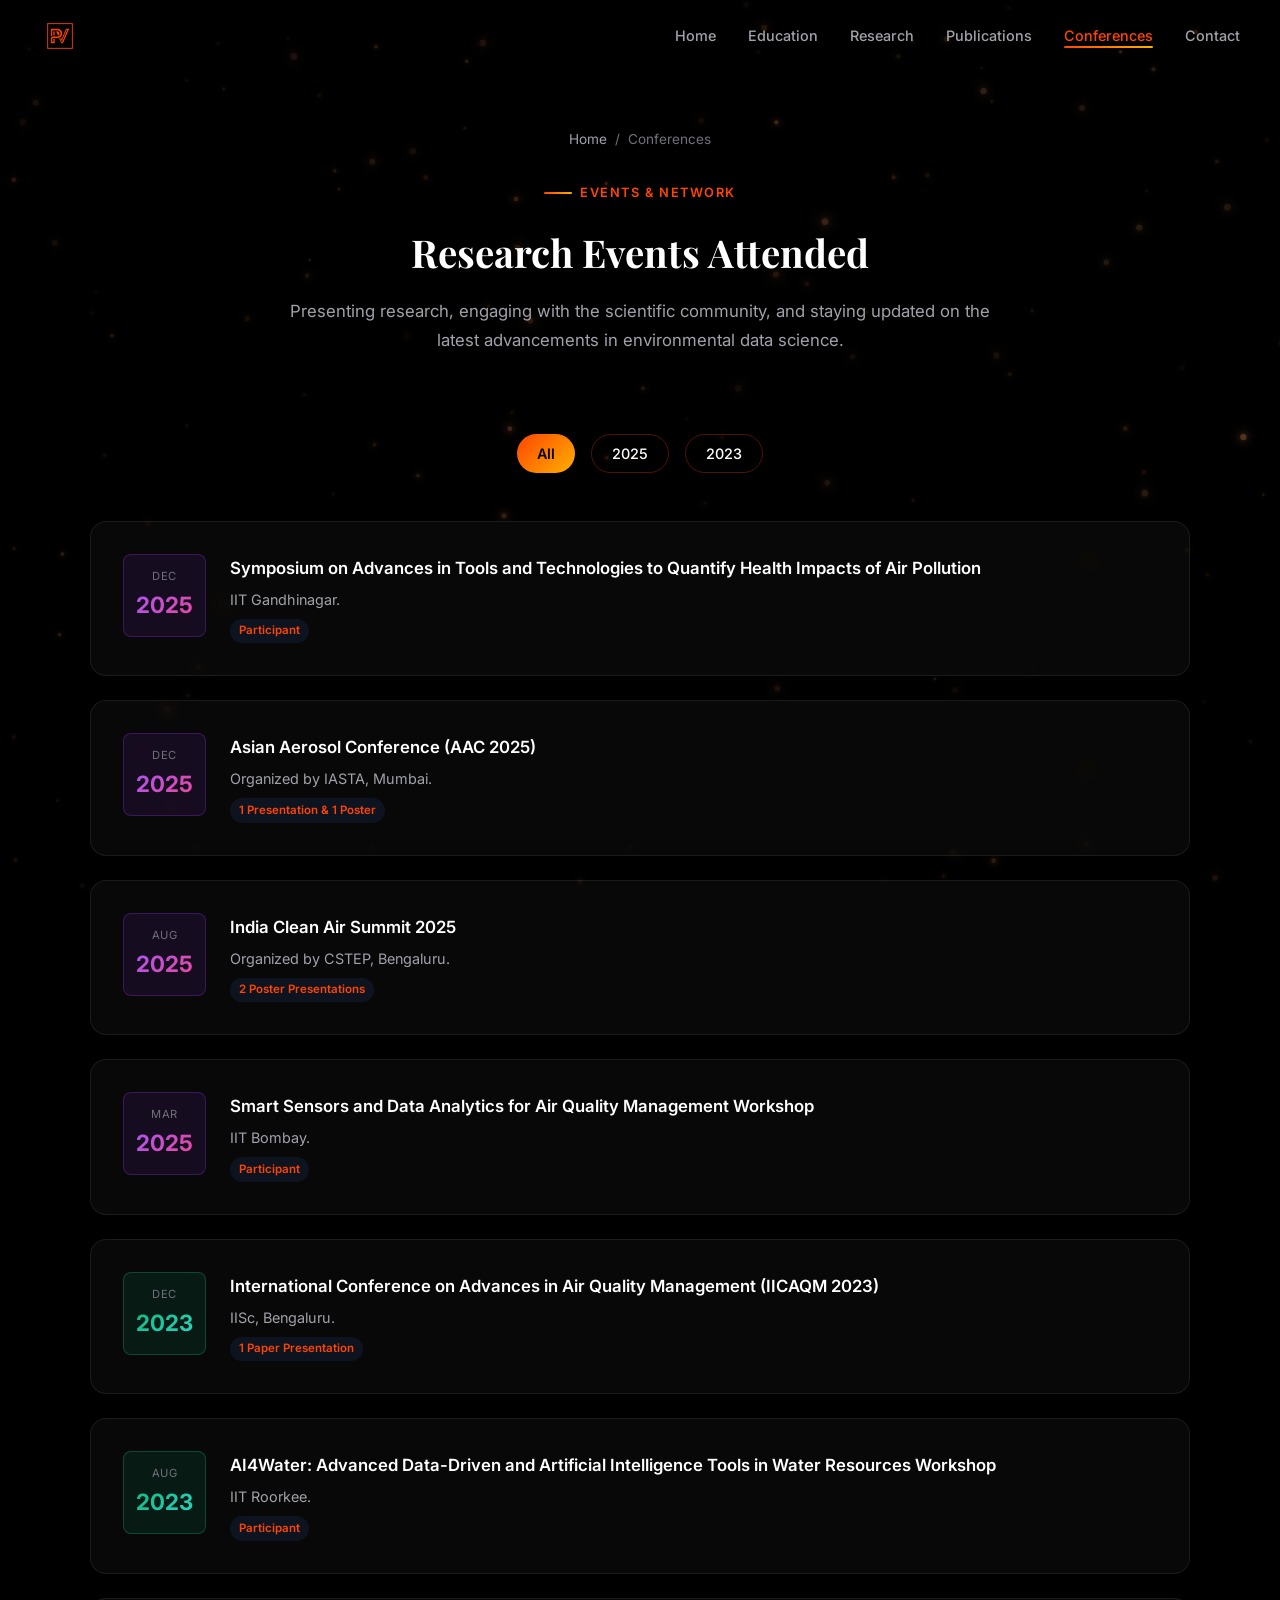
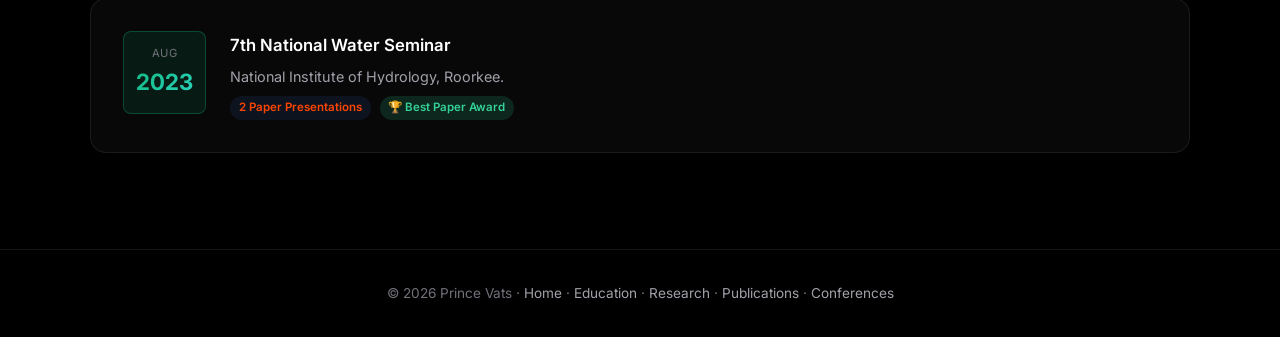
==== pages/conferences.html @ 76ac4cc3 "Add files via upload" ====
<!DOCTYPE html>
<html lang="en">
<head>
  <meta charset="UTF-8" />
  <meta name="viewport" content="width=device-width, initial-scale=1.0" />
  <title>Conferences - Prince Vats</title>
  <link rel="icon" type="image/png" href="../assets/images/PV.png" />
  <link rel="stylesheet" href="../css/style.css?v=3" />
</head>
<body>

<!-- Aerosol particle canvas -->
<canvas id="particleCanvas"></canvas>

<!-- ===== Navigation ===== -->
<nav class="navbar" id="navbar">
  <div class="nav-inner">
    <a href="../index.html" class="nav-logo">
      <img src="../assets/images/PV.png" alt="PV Logo" />
    </a>
    <ul class="nav-links" id="navLinks">
      <li><a href="../index.html">Home</a></li>
      <li><a href="education.html">Education</a></li>
      <li><a href="research.html">Research</a></li>
      <li><a href="publications.html">Publications</a></li>
      <li><a href="conferences.html" class="active">Conferences</a></li>
      <li><a href="../index.html#contact">Contact</a></li>
    </ul>
    <button class="hamburger" id="hamburger" aria-label="Toggle navigation">
      <span></span><span></span><span></span>
    </button>
  </div>
</nav>

<!-- ===== Page Header ===== -->
<div class="page-header">
  <div class="section-container reveal">
    <div class="breadcrumb">
      <a href="../index.html">Home</a> <span class="separator">/</span> <span>Conferences</span>
    </div>
    <span class="section-label">Events & Network</span>
    <h1 class="section-title">Research Events Attended</h1>
    <p class="section-subtitle">Presenting research, engaging with the scientific community, and staying updated on the latest advancements in environmental data science.</p>
  </div>
</div>

<!-- ===== Events Area ===== -->
<section id="conferences" style="padding-top: 2rem;">
  <div class="section-container reveal">
    
    <!-- Year Filters -->
    <div class="filter-controls" id="eventFilters">
      <button class="btn btn-primary filter-btn active" data-filter="all">All</button>
      <button class="btn btn-outline filter-btn" data-filter="2025">2025</button>
      <button class="btn btn-outline filter-btn" data-filter="2023">2023</button>
    </div>

    <div class="event-list" id="eventList">
      
      <!-- Event 1 -->
      <div class="event-item filterable-item" data-year="2025">
        <div class="event-date year-2025">
          <span class="label">Dec</span>
          <span class="year">2025</span>
        </div>
        <div class="event-content">
          <h3>Symposium on Advances in Tools and Technologies to Quantify Health Impacts of Air Pollution</h3>
          <p>IIT Gandhinagar.</p>
          <span class="event-tag">Participant</span>
        </div>
      </div>

      <!-- Event 2 -->
      <div class="event-item filterable-item" data-year="2025">
        <div class="event-date year-2025">
          <span class="label">Dec</span>
          <span class="year">2025</span>
        </div>
        <div class="event-content">
          <h3>Asian Aerosol Conference (AAC 2025)</h3>
          <p>Organized by IASTA, Mumbai.</p>
          <span class="event-tag">1 Presentation &amp; 1 Poster</span>
        </div>
      </div>

      <!-- Event 3 -->
      <div class="event-item filterable-item" data-year="2025">
        <div class="event-date year-2025">
          <span class="label">Aug</span>
          <span class="year">2025</span>
        </div>
        <div class="event-content">
          <h3>India Clean Air Summit 2025</h3>
          <p>Organized by CSTEP, Bengaluru.</p>
          <span class="event-tag">2 Poster Presentations</span>
        </div>
      </div>

      <!-- Event 4 -->
      <div class="event-item filterable-item" data-year="2025">
        <div class="event-date year-2025">
          <span class="label">Mar</span>
          <span class="year">2025</span>
        </div>
        <div class="event-content">
          <h3>Smart Sensors and Data Analytics for Air Quality Management Workshop</h3>
          <p>IIT Bombay.</p>
          <span class="event-tag">Participant</span>
        </div>
      </div>

      <!-- Event 5 -->
      <div class="event-item filterable-item" data-year="2023">
        <div class="event-date year-2023">
          <span class="label">Dec</span>
          <span class="year">2023</span>
        </div>
        <div class="event-content">
          <h3>International Conference on Advances in Air Quality Management (IICAQM 2023)</h3>
          <p>IISc, Bengaluru.</p>
          <span class="event-tag">1 Paper Presentation</span>
        </div>
      </div>

      <!-- Event 6 -->
      <div class="event-item filterable-item" data-year="2023">
        <div class="event-date year-2023">
          <span class="label">Aug</span>
          <span class="year">2023</span>
        </div>
        <div class="event-content">
          <h3>AI4Water: Advanced Data-Driven and Artificial Intelligence Tools in Water Resources Workshop</h3>
          <p>IIT Roorkee.</p>
          <span class="event-tag">Participant</span>
        </div>
      </div>

      <!-- Event 7 -->
      <div class="event-item filterable-item" data-year="2023">
        <div class="event-date year-2023">
          <span class="label">Aug</span>
          <span class="year">2023</span>
        </div>
        <div class="event-content">
          <h3>7th National Water Seminar</h3>
          <p>National Institute of Hydrology, Roorkee.</p>
          <span class="event-tag">2 Paper Presentations</span>
          <span class="event-tag" style="background:rgba(52, 211, 153, 0.15);color:#34d399;margin-left:5px;">🏆 Best Paper Award</span>
        </div>
      </div>

    </div>

  </div>
</section>

<!-- ===== Footer ===== -->
<footer class="footer">
  © 2026 Prince Vats · <a href="../index.html">Home</a> · <a href="education.html">Education</a> · <a href="research.html">Research</a> · <a href="publications.html">Publications</a> · <a href="conferences.html">Conferences</a>
</footer>

<!-- ===== Scripts ===== -->
<script src="../js/particles.js"></script>
<script src="../js/nav.js"></script>
<script>
  // Simple filtering logic
  document.addEventListener('DOMContentLoaded', () => {
    const filterBtns = document.querySelectorAll('#eventFilters .filter-btn');
    const items = document.querySelectorAll('#eventList .filterable-item');

    filterBtns.forEach(btn => {
      btn.addEventListener('click', () => {
        // Update active class
        filterBtns.forEach(b => {
          b.classList.remove('btn-primary', 'active');
          if(!b.classList.contains('btn-outline')) b.classList.add('btn-outline');
        });
        btn.classList.add('btn-primary', 'active');
        btn.classList.remove('btn-outline');

        const filterVal = btn.getAttribute('data-filter');

        // Show/hide items
        items.forEach(item => {
          if (filterVal === 'all' || item.getAttribute('data-year') === filterVal) {
            item.style.display = 'grid'; // .event-item uses grid
            // trigger small reflow for animation if wanted
            item.style.opacity = '1';
          } else {
            item.style.display = 'none';
          }
        });
      });
    });
  });
</script>

</body>
</html>
---- css/style.css ----
/* ===== Google Fonts ===== */
@import url('https://fonts.googleapis.com/css2?family=Inter:wght@300;400;500;600;700;800&family=Playfair+Display:ital,wght@0,500;0,700;1,500&display=swap');

/* ===== Design Tokens ===== */
:root {
  --bg-primary: #000000;
  --bg-secondary: #0a0a0a;
  --bg-card: rgba(15, 15, 15, 0.7);
  --bg-glass: rgba(255, 255, 255, 0.03);
  --text-primary: #ffffff;
  --text-secondary: #a1a1aa;
  --text-muted: #71717a;
  --accent-1: #FF4500;
  --accent-2: #eb4000;
  --accent-3: #d13a00;
  --accent-gradient: linear-gradient(135deg, #FF4500, #ff7b00, #ffb000);
  --accent-glow: rgba(255, 69, 0, 0.15);
  --border-subtle: rgba(255, 255, 255, 0.08);
  --border-accent: rgba(255, 69, 0, 0.3);
  --radius-sm: 8px;
  --radius-md: 16px;
  --radius-lg: 24px;
  --shadow-card: 0 8px 32px rgba(0, 0, 0, 0.5);
  --shadow-glow: 0 0 60px rgba(255, 69, 0, 0.15);
  --transition-fast: 0.2s cubic-bezier(0.4, 0, 0.2, 1);
  --transition-smooth: 0.4s cubic-bezier(0.4, 0, 0.2, 1);
}

/* ===== Reset & Base ===== */
*, *::before, *::after {
  margin: 0;
  padding: 0;
  box-sizing: border-box;
}

html {
  scroll-behavior: smooth;
  font-size: 16px;
}

body {
  font-family: 'Inter', -apple-system, sans-serif;
  background: var(--bg-primary);
  color: var(--text-primary);
  line-height: 1.7;
  overflow-x: hidden;
  min-height: 100vh;
}

a {
  color: var(--accent-1);
  text-decoration: none;
  transition: var(--transition-fast);
}

a:hover {
  color: var(--accent-2);
}

/* ===== Particle Canvas ===== */
#particleCanvas {
  position: fixed;
  inset: 0;
  z-index: 0;
  pointer-events: none;
}

/* ===== Navigation ===== */
.navbar {
  position: fixed;
  top: 0;
  left: 0;
  right: 0;
  z-index: 100;
  padding: 1rem 2rem;
  transition: var(--transition-smooth);
  backdrop-filter: blur(0px);
}

.navbar.scrolled {
  backdrop-filter: blur(20px);
  background: rgba(0, 0, 0, 0.85);
  border-bottom: 1px solid var(--border-subtle);
  padding: 0.75rem 2rem;
}

.nav-inner {
  max-width: 1200px;
  margin: 0 auto;
  display: flex;
  align-items: center;
  justify-content: space-between;
}

.nav-logo {
  display: flex;
  align-items: center;
  text-decoration: none;
}

.nav-logo img {
  height: 40px;
  width: auto;
  object-fit: contain;
  border-radius: 4px; /* Slight rounding for a square image */
  transition: var(--transition-fast);
}

.nav-logo:hover img {
  transform: scale(1.05);
  box-shadow: var(--shadow-glow);
}

.nav-links {
  display: flex;
  gap: 2rem;
  list-style: none;
}

.nav-links a {
  text-decoration: none;
  color: var(--text-secondary);
  font-size: 0.9rem;
  font-weight: 500;
  transition: var(--transition-fast);
  position: relative;
}

.nav-links a::after {
  content: '';
  position: absolute;
  bottom: -4px;
  left: 0;
  width: 0;
  height: 2px;
  background: var(--accent-gradient);
  border-radius: 2px;
  transition: var(--transition-smooth);
}

.nav-links a:hover {
  color: var(--text-primary);
}

.nav-links a:hover::after {
  width: 100%;
}

.nav-links a.active {
  color: var(--accent-1);
}

.nav-links a.active::after {
  width: 100%;
}

.hamburger {
  display: none;
  flex-direction: column;
  gap: 5px;
  cursor: pointer;
  background: none;
  border: none;
  padding: 4px;
}

.hamburger span {
  width: 24px;
  height: 2px;
  background: var(--text-secondary);
  border-radius: 2px;
  transition: var(--transition-fast);
}

/* ===== Sections Common ===== */
section {
  position: relative;
  z-index: 1;
  padding: 6rem 2rem;
}

.section-container {
  max-width: 1100px;
  margin: 0 auto;
}

.section-label {
  display: inline-flex;
  align-items: center;
  gap: 0.5rem;
  font-size: 0.8rem;
  font-weight: 600;
  text-transform: uppercase;
  letter-spacing: 0.12em;
  color: var(--accent-1);
  margin-bottom: 1rem;
}

.section-label::before {
  content: '';
  width: 28px;
  height: 2px;
  background: var(--accent-gradient);
  border-radius: 2px;
}

.section-title {
  font-family: 'Playfair Display', serif;
  font-size: 2.4rem;
  font-weight: 700;
  margin-bottom: 1.5rem;
  color: var(--text-primary);
}

.section-subtitle {
  color: var(--text-secondary);
  font-size: 1.05rem;
  max-width: 700px;
  margin-bottom: 2.5rem;
}

/* ===== Page Header (for interior pages) ===== */
.page-header {
  padding-top: 8rem;
  padding-bottom: 3rem;
  position: relative;
  z-index: 1;
  text-align: center;
}

.page-header .section-label {
  justify-content: center;
}

.page-header .section-title {
  margin-bottom: 0.75rem;
}

.page-header .section-subtitle {
  margin: 0 auto;
}

/* breadcrumb */
.breadcrumb {
  display: flex;
  justify-content: center;
  gap: 0.5rem;
  font-size: 0.85rem;
  color: var(--text-muted);
  margin-bottom: 1.5rem;
}

.breadcrumb a {
  color: var(--text-secondary);
  text-decoration: none;
  transition: var(--transition-fast);
}

.breadcrumb a:hover {
  color: var(--accent-1);
}

.breadcrumb .separator {
  color: var(--text-muted);
}

/* ===== Hero Section ===== */
.hero {
  min-height: 100vh;
  display: flex;
  align-items: center;
  padding-top: 5rem;
}

.hero-grid {
  display: grid;
  grid-template-columns: 1fr 1fr;
  gap: 4rem;
  align-items: center;
}

.hero-text {
  animation: fadeInUp 0.8s ease-out;
}

.hero-badge {
  display: inline-flex;
  align-items: center;
  gap: 0.5rem;
  background: var(--bg-glass);
  border: 1px solid var(--border-accent);
  border-radius: 100px;
  padding: 0.4rem 1rem;
  font-size: 0.8rem;
  color: var(--accent-1);
  margin-bottom: 1.5rem;
  backdrop-filter: blur(10px);
}

.hero-badge .dot {
  width: 6px;
  height: 6px;
  background: #34d399;
  border-radius: 50%;
  animation: pulse 2s ease-in-out infinite;
}

.hero-name {
  font-family: 'Playfair Display', serif;
  font-size: 3.5rem;
  font-weight: 700;
  line-height: 1.15;
  margin-bottom: 0.5rem;
}

.hero-name .gradient {
  background: var(--accent-gradient);
  -webkit-background-clip: text;
  -webkit-text-fill-color: transparent;
  background-clip: text;
}

.hero-title {
  font-size: 1.2rem;
  color: var(--text-secondary);
  margin-bottom: 0.3rem;
  font-weight: 400;
}

.hero-affiliation {
  font-size: 1rem;
  color: var(--text-muted);
  margin-bottom: 2rem;
}

.hero-buttons {
  display: flex;
  gap: 1rem;
  flex-wrap: wrap;
}

/* Social links row */
.hero-socials {
  display: flex;
  gap: 0.75rem;
  margin-top: 1.5rem;
}

.social-link {
  display: inline-flex;
  align-items: center;
  justify-content: center;
  width: 42px;
  height: 42px;
  border-radius: 50%;
  background: var(--bg-glass);
  border: 1px solid var(--border-subtle);
  transition: var(--transition-fast);
  text-decoration: none;
}

.social-link:hover {
  border-color: var(--accent-1);
  background: rgba(59, 130, 246, 0.1);
  transform: translateY(-3px);
  box-shadow: 0 6px 20px rgba(59, 130, 246, 0.2);
}

.social-link svg {
  width: 20px;
  height: 20px;
  fill: var(--text-secondary);
  transition: var(--transition-fast);
}

.social-link:hover svg {
  fill: var(--accent-1);
}

/* ===== Buttons ===== */
.btn {
  display: inline-flex;
  align-items: center;
  gap: 0.5rem;
  padding: 0.75rem 1.5rem;
  border-radius: var(--radius-sm);
  font-size: 0.9rem;
  font-weight: 500;
  text-decoration: none;
  cursor: pointer;
  transition: var(--transition-fast);
  border: none;
  font-family: inherit;
}

.btn-primary {
  background: var(--accent-gradient);
  color: #000;
  font-weight: 600;
}

.btn-primary:hover {
  transform: translateY(-2px);
  box-shadow: 0 8px 30px rgba(59, 130, 246, 0.35);
  color: #000;
}

.btn-outline {
  background: transparent;
  color: var(--text-primary);
  border: 1px solid var(--border-accent);
}

.btn-outline:hover {
  background: var(--bg-glass);
  border-color: var(--accent-1);
  transform: translateY(-2px);
  color: var(--text-primary);
}

.btn-sm {
  padding: 0.5rem 1.1rem;
  font-size: 0.82rem;
}

/* Hero Image */
.hero-image-wrapper {
  display: flex;
  justify-content: center;
  animation: fadeInUp 0.8s ease-out 0.2s both;
}

.hero-image-frame {
  position: relative;
  width: 340px;
  height: 340px;
}

.hero-image-frame::before {
  content: '';
  position: absolute;
  inset: -3px;
  border-radius: 50%;
  background: var(--accent-gradient);
  opacity: 0.6;
  animation: rotate 8s linear infinite;
}

.hero-image-frame::after {
  content: '';
  position: absolute;
  inset: -20px;
  border-radius: 50%;
  border: 1px dashed var(--border-accent);
  animation: rotate 20s linear infinite reverse;
}

.hero-image {
  position: relative;
  width: 100%;
  height: 100%;
  border-radius: 50%;
  object-fit: cover;
  border: 4px solid var(--bg-primary);
  z-index: 1;
}

/* Floating particles around image */
.floating-particle {
  position: absolute;
  width: 8px;
  height: 8px;
  border-radius: 50%;
  z-index: 2;
}

.floating-particle:nth-child(2) {
  top: 10%;
  right: -5%;
  background: var(--accent-1);
  animation: float 3s ease-in-out infinite;
}

.floating-particle:nth-child(3) {
  bottom: 15%;
  left: -8%;
  background: var(--accent-2);
  animation: float 4s ease-in-out infinite 1s;
}

.floating-particle:nth-child(4) {
  top: 50%;
  right: -10%;
  background: var(--accent-3);
  width: 6px;
  height: 6px;
  animation: float 3.5s ease-in-out infinite 0.5s;
}

/* ===== About Section (Homepage) ===== */
.about-content {
  display: grid;
  grid-template-columns: 2fr 1fr;
  gap: 3rem;
}

.about-text p {
  color: var(--text-secondary);
  margin-bottom: 1rem;
  font-size: 1.05rem;
}

.stats-grid {
  display: grid;
  grid-template-columns: 1fr 1fr;
  gap: 1rem;
}

.stat-card {
  background: var(--bg-glass);
  border: 1px solid var(--border-subtle);
  border-radius: var(--radius-md);
  padding: 1.5rem;
  text-align: center;
  transition: var(--transition-fast);
  backdrop-filter: blur(10px);
}

.stat-card:hover {
  border-color: var(--border-accent);
  transform: translateY(-4px);
  box-shadow: var(--shadow-glow);
}

.stat-number {
  font-size: 1.8rem;
  font-weight: 700;
  background: var(--accent-gradient);
  -webkit-background-clip: text;
  -webkit-text-fill-color: transparent;
  background-clip: text;
}

.stat-label {
  font-size: 0.8rem;
  color: var(--text-muted);
  margin-top: 0.25rem;
}

/* ===== Summary Cards (Homepage) ===== */
.summary-grid {
  display: grid;
  grid-template-columns: repeat(auto-fill, minmax(300px, 1fr));
  gap: 1.5rem;
}

.summary-card {
  background: var(--bg-glass);
  border: 1px solid var(--border-subtle);
  border-radius: var(--radius-md);
  padding: 2rem;
  transition: var(--transition-smooth);
  backdrop-filter: blur(10px);
  position: relative;
  overflow: hidden;
  display: flex;
  flex-direction: column;
}

.summary-card::before {
  content: '';
  position: absolute;
  top: 0;
  left: 0;
  right: 0;
  height: 3px;
  background: var(--accent-gradient);
  opacity: 0;
  transition: var(--transition-fast);
}

.summary-card:hover {
  border-color: var(--border-accent);
  transform: translateY(-6px);
  box-shadow: var(--shadow-glow);
}

.summary-card:hover::before {
  opacity: 1;
}

.summary-icon {
  width: 48px;
  height: 48px;
  border-radius: var(--radius-sm);
  background: rgba(59, 130, 246, 0.1);
  display: flex;
  align-items: center;
  justify-content: center;
  font-size: 1.5rem;
  margin-bottom: 1.25rem;
}

.summary-card h3 {
  font-size: 1.15rem;
  font-weight: 600;
  margin-bottom: 0.5rem;
}

.summary-card p {
  color: var(--text-secondary);
  font-size: 0.9rem;
  line-height: 1.6;
  flex: 1;
}

.summary-card .btn {
  margin-top: 1.25rem;
  align-self: flex-start;
}

/* ===== Education Timeline ===== */
.timeline {
  position: relative;
  padding-left: 2rem;
}

.timeline::before {
  content: '';
  position: absolute;
  left: 0;
  top: 0;
  bottom: 0;
  width: 2px;
  background: linear-gradient(to bottom, var(--accent-1), var(--accent-3), transparent);
  border-radius: 2px;
}

.timeline-item {
  position: relative;
  padding-bottom: 2.5rem;
}

.timeline-item:last-child {
  padding-bottom: 0;
}

.timeline-item::before {
  content: '';
  position: absolute;
  left: -2rem;
  top: 6px;
  width: 12px;
  height: 12px;
  border-radius: 50%;
  border: 2px solid var(--accent-1);
  background: var(--bg-primary);
  transform: translateX(-5px);
}

.timeline-item.active::before {
  background: var(--accent-1);
  box-shadow: 0 0 12px var(--accent-1);
}

.timeline-card {
  background: var(--bg-glass);
  border: 1px solid var(--border-subtle);
  border-radius: var(--radius-md);
  padding: 1.5rem 2rem;
  transition: var(--transition-fast);
  backdrop-filter: blur(10px);
}

.timeline-card:hover {
  border-color: var(--border-accent);
  box-shadow: var(--shadow-glow);
}

.timeline-year {
  display: inline-block;
  font-size: 0.75rem;
  font-weight: 600;
  color: var(--accent-1);
  background: rgba(59, 130, 246, 0.1);
  padding: 0.2rem 0.7rem;
  border-radius: 100px;
  margin-bottom: 0.75rem;
}

.timeline-degree {
  font-size: 1.15rem;
  font-weight: 600;
  margin-bottom: 0.25rem;
}

.timeline-school {
  color: var(--text-secondary);
  font-size: 0.95rem;
}

.timeline-details {
  color: var(--text-muted);
  font-size: 0.85rem;
  margin-top: 0.5rem;
  line-height: 1.6;
}

/* ===== Research Cards ===== */
.research-grid {
  display: grid;
  grid-template-columns: repeat(auto-fill, minmax(300px, 1fr));
  gap: 1.5rem;
}

.research-card {
  background: var(--bg-glass);
  border: 1px solid var(--border-subtle);
  border-radius: var(--radius-md);
  padding: 2rem;
  transition: var(--transition-smooth);
  backdrop-filter: blur(10px);
  position: relative;
  overflow: hidden;
}

.research-card::before {
  content: '';
  position: absolute;
  top: 0;
  left: 0;
  right: 0;
  height: 3px;
  background: var(--accent-gradient);
  opacity: 0;
  transition: var(--transition-fast);
}

.research-card:hover {
  border-color: var(--border-accent);
  transform: translateY(-6px);
  box-shadow: var(--shadow-glow);
}

.research-card:hover::before {
  opacity: 1;
}

.research-icon {
  width: 48px;
  height: 48px;
  border-radius: var(--radius-sm);
  background: rgba(59, 130, 246, 0.1);
  display: flex;
  align-items: center;
  justify-content: center;
  font-size: 1.5rem;
  margin-bottom: 1.25rem;
}

.research-card h3 {
  font-size: 1.05rem;
  font-weight: 600;
  margin-bottom: 0.5rem;
}

.research-card p {
  color: var(--text-secondary);
  font-size: 0.9rem;
  line-height: 1.6;
}

/* ===== Publications List ===== */
.publication-list {
  display: flex;
  flex-direction: column;
  gap: 1.5rem;
}

.publication-item {
  background: var(--bg-glass);
  border: 1px solid var(--border-subtle);
  border-radius: var(--radius-md);
  padding: 2rem;
  transition: var(--transition-smooth);
  backdrop-filter: blur(10px);
  position: relative;
  overflow: hidden;
  display: flex;
  flex-direction: column;
}

.publication-content-wrapper {
  display: grid;
  grid-template-columns: 140px 1fr;
  gap: 1.5rem;
  align-items: start;
}

.publication-thumbnail-link {
  display: block;
  width: 100%;
  flex-shrink: 0;
  border-radius: var(--radius-sm);
  overflow: hidden;
  border: 1px solid var(--border-subtle);
  transition: var(--transition-fast);
  background: var(--bg-secondary);
}

.publication-thumbnail-link:hover {
  border-color: var(--accent-1);
  box-shadow: var(--shadow-glow);
  transform: translateY(-3px);
}

.publication-thumbnail {
  width: 100%;
  height: auto;
  aspect-ratio: 3/4;
  object-fit: cover;
  display: block;
  opacity: 0.9;
  transition: opacity 0.3s ease;
}

.publication-thumbnail:hover {
  opacity: 1;
}

@media (max-width: 640px) {
  .publication-content-wrapper {
    grid-template-columns: 1fr;
  }
  .publication-thumbnail-link {
    width: 120px;
    margin-bottom: 1rem;
  }
}

.publication-item::before {
  content: '';
  position: absolute;
  top: 0;
  left: 0;
  bottom: 0;
  width: 3px;
  background: var(--accent-gradient);
  opacity: 0;
  transition: var(--transition-fast);
}

.publication-item:hover {
  border-color: var(--border-accent);
  box-shadow: var(--shadow-glow);
}

.publication-item:hover::before {
  opacity: 1;
}

.publication-number {
  display: inline-flex;
  align-items: center;
  justify-content: center;
  width: 28px;
  height: 28px;
  border-radius: 50%;
  background: rgba(59, 130, 246, 0.15);
  color: var(--accent-1);
  font-size: 0.8rem;
  font-weight: 700;
  margin-bottom: 0.75rem;
}

.publication-title {
  font-size: 1.05rem;
  font-weight: 600;
  margin-bottom: 0.5rem;
  line-height: 1.5;
  color: var(--text-primary);
}

.publication-authors {
  color: var(--text-secondary);
  font-size: 0.9rem;
  margin-bottom: 0.35rem;
}

.publication-authors strong {
  color: var(--accent-2);
}

.publication-venue {
  color: var(--text-muted);
  font-size: 0.85rem;
  font-style: italic;
}

.publication-year {
  display: inline-block;
  font-size: 0.75rem;
  font-weight: 600;
  color: var(--accent-1);
  background: rgba(59, 130, 246, 0.1);
  padding: 0.15rem 0.6rem;
  border-radius: 100px;
  margin-top: 0.75rem;
}

.scholar-cta {
  margin-top: 3rem;
  text-align: center;
}

/* ===== Conference / Events ===== */
.event-list {
  display: flex;
  flex-direction: column;
  gap: 1.5rem;
}

.event-item {
  background: var(--bg-glass);
  border: 1px solid var(--border-subtle);
  border-radius: var(--radius-md);
  padding: 2rem;
  transition: var(--transition-smooth);
  backdrop-filter: blur(10px);
  display: grid;
  grid-template-columns: auto 1fr;
  gap: 1.5rem;
  align-items: start;
}

.event-item:hover {
  border-color: var(--border-accent);
  box-shadow: var(--shadow-glow);
}

.event-date {
  display: flex;
  flex-direction: column;
  align-items: center;
  justify-content: center;
  min-width: 70px;
  padding: 0.75rem;
  border-radius: var(--radius-sm);
  background: rgba(59, 130, 246, 0.1);
  border: 1px solid var(--border-accent);
}

.event-date .year {
  font-size: 1.4rem;
  font-weight: 700;
  background: var(--accent-gradient);
  -webkit-background-clip: text;
  -webkit-text-fill-color: transparent;
  background-clip: text;
}

.event-date .label {
  font-size: 0.7rem;
  color: var(--text-muted);
  text-transform: uppercase;
  letter-spacing: 0.05em;
}

.event-content h3 {
  font-size: 1.05rem;
  font-weight: 600;
  margin-bottom: 0.35rem;
}

.event-content p {
  color: var(--text-secondary);
  font-size: 0.9rem;
  line-height: 1.6;
}

/* Custom Year Event Colors */
.event-date.year-2025 {
  background: rgba(147, 51, 234, 0.1);
  border-color: rgba(147, 51, 234, 0.3);
}
.event-date.year-2025 .year {
  background: linear-gradient(135deg, #a855f7 0%, #ec4899 100%);
  -webkit-background-clip: text;
  -webkit-text-fill-color: transparent;
  background-clip: text;
}
.event-date.year-2023 {
  background: rgba(16, 185, 129, 0.1);
  border-color: rgba(16, 185, 129, 0.3);
}
.event-date.year-2023 .year {
  background: linear-gradient(135deg, #10b981 0%, #2dd4bf 100%);
  -webkit-background-clip: text;
  -webkit-text-fill-color: transparent;
  background-clip: text;
}

/* ===== Filter Controls ===== */
.filter-controls {
  display: flex;
  justify-content: center;
  gap: 1rem;
  margin-bottom: 3rem;
  flex-wrap: wrap;
}

.filter-btn {
  padding: 0.6rem 1.25rem;
  font-size: 0.9rem;
  border-radius: 100px;
}

.event-tag {
  display: inline-block;
  font-size: 0.72rem;
  font-weight: 600;
  color: var(--accent-1);
  background: rgba(59, 130, 246, 0.1);
  padding: 0.15rem 0.55rem;
  border-radius: 100px;
  margin-top: 0.5rem;
}

/* ===== Skills / Tools ===== */
.skills-container {
  display: flex;
  flex-wrap: wrap;
  gap: 0.75rem;
}

.skill-tag {
  display: inline-flex;
  align-items: center;
  gap: 0.4rem;
  padding: 0.5rem 1rem;
  background: var(--bg-glass);
  border: 1px solid var(--border-subtle);
  border-radius: 100px;
  font-size: 0.85rem;
  color: var(--text-secondary);
  transition: var(--transition-fast);
  backdrop-filter: blur(10px);
}

.skill-tag:hover {
  border-color: var(--border-accent);
  color: var(--accent-1);
  transform: translateY(-2px);
}

/* ===== Contact Section ===== */
.contact-grid {
  display: grid;
  grid-template-columns: 1fr 1fr;
  gap: 2rem;
}

.contact-info {
  display: flex;
  flex-direction: column;
  gap: 1.5rem;
}

.contact-item {
  display: flex;
  align-items: center;
  gap: 1rem;
  color: var(--text-secondary);
}

.contact-icon {
  width: 44px;
  height: 44px;
  border-radius: var(--radius-sm);
  background: rgba(59, 130, 246, 0.1);
  display: flex;
  align-items: center;
  justify-content: center;
  font-size: 1.2rem;
  flex-shrink: 0;
}

.contact-item a {
  color: var(--text-secondary);
  text-decoration: none;
  transition: var(--transition-fast);
}

.contact-item a:hover {
  color: var(--accent-1);
}

.contact-form {
  display: flex;
  flex-direction: column;
  gap: 1rem;
}

.form-group input,
.form-group textarea {
  width: 100%;
  padding: 0.85rem 1rem;
  background: var(--bg-glass);
  border: 1px solid var(--border-subtle);
  border-radius: var(--radius-sm);
  color: var(--text-primary);
  font-family: 'Inter', sans-serif;
  font-size: 0.9rem;
  transition: var(--transition-fast);
  outline: none;
}

.form-group input:focus,
.form-group textarea:focus {
  border-color: var(--accent-1);
  box-shadow: 0 0 0 3px rgba(255, 69, 0, 0.12);
}

.form-group textarea {
  min-height: 120px;
  resize: vertical;
}

.form-group input::placeholder,
.form-group textarea::placeholder {
  color: var(--text-muted);
}

/* ===== Footer ===== */
.footer {
  position: relative;
  z-index: 1;
  text-align: center;
  padding: 2rem;
  border-top: 1px solid var(--border-subtle);
  color: var(--text-muted);
  font-size: 0.85rem;
}

.footer a {
  color: var(--text-secondary);
  text-decoration: none;
  transition: var(--transition-fast);
}

.footer a:hover {
  color: var(--accent-1);
}

/* ===== Animations ===== */
@keyframes fadeInUp {
  from {
    opacity: 0;
    transform: translateY(30px);
  }
  to {
    opacity: 1;
    transform: translateY(0);
  }
}

@keyframes float {
  0%, 100% { transform: translateY(0); }
  50% { transform: translateY(-12px); }
}

@keyframes pulse {
  0%, 100% { opacity: 1; transform: scale(1); }
  50% { opacity: 0.5; transform: scale(1.5); }
}

@keyframes rotate {
  from { transform: rotate(0deg); }
  to { transform: rotate(360deg); }
}

/* Scroll reveal */
.reveal {
  opacity: 0;
  transform: translateY(30px);
  transition: opacity 0.6s ease-out, transform 0.6s ease-out;
}

.reveal.visible {
  opacity: 1;
  transform: translateY(0);
}

/* ===== Responsive ===== */
@media (max-width: 900px) {
  .hero-grid {
    grid-template-columns: 1fr;
    text-align: center;
    gap: 3rem;
  }

  .hero-image-wrapper {
    order: -1;
  }

  .hero-image-frame {
    width: 260px;
    height: 260px;
  }

  .hero-buttons {
    justify-content: center;
  }

  .hero-socials {
    justify-content: center;
  }

  .hero-name {
    font-size: 2.6rem;
  }

  .about-content {
    grid-template-columns: 1fr;
  }

  .contact-grid {
    grid-template-columns: 1fr;
  }

  .section-title {
    font-size: 2rem;
  }

  .nav-links {
    display: none;
    position: absolute;
    top: 100%;
    left: 0;
    right: 0;
    flex-direction: column;
    background: rgba(0, 0, 0, 0.95);
    backdrop-filter: blur(20px);
    padding: 1rem 2rem;
    gap: 1rem;
    border-bottom: 1px solid var(--border-subtle);
  }

  .nav-links.active {
    display: flex;
  }

  .hamburger {
    display: flex;
  }

  .event-item {
    grid-template-columns: 1fr;
  }
}

@media (max-width: 600px) {
  section {
    padding: 4rem 1.25rem;
  }

  .hero-name {
    font-size: 2rem;
  }

  .research-grid,
  .summary-grid {
    grid-template-columns: 1fr;
  }

  .stats-grid {
    grid-template-columns: 1fr 1fr;
  }

  .page-header {
    padding-top: 6rem;
  }
}
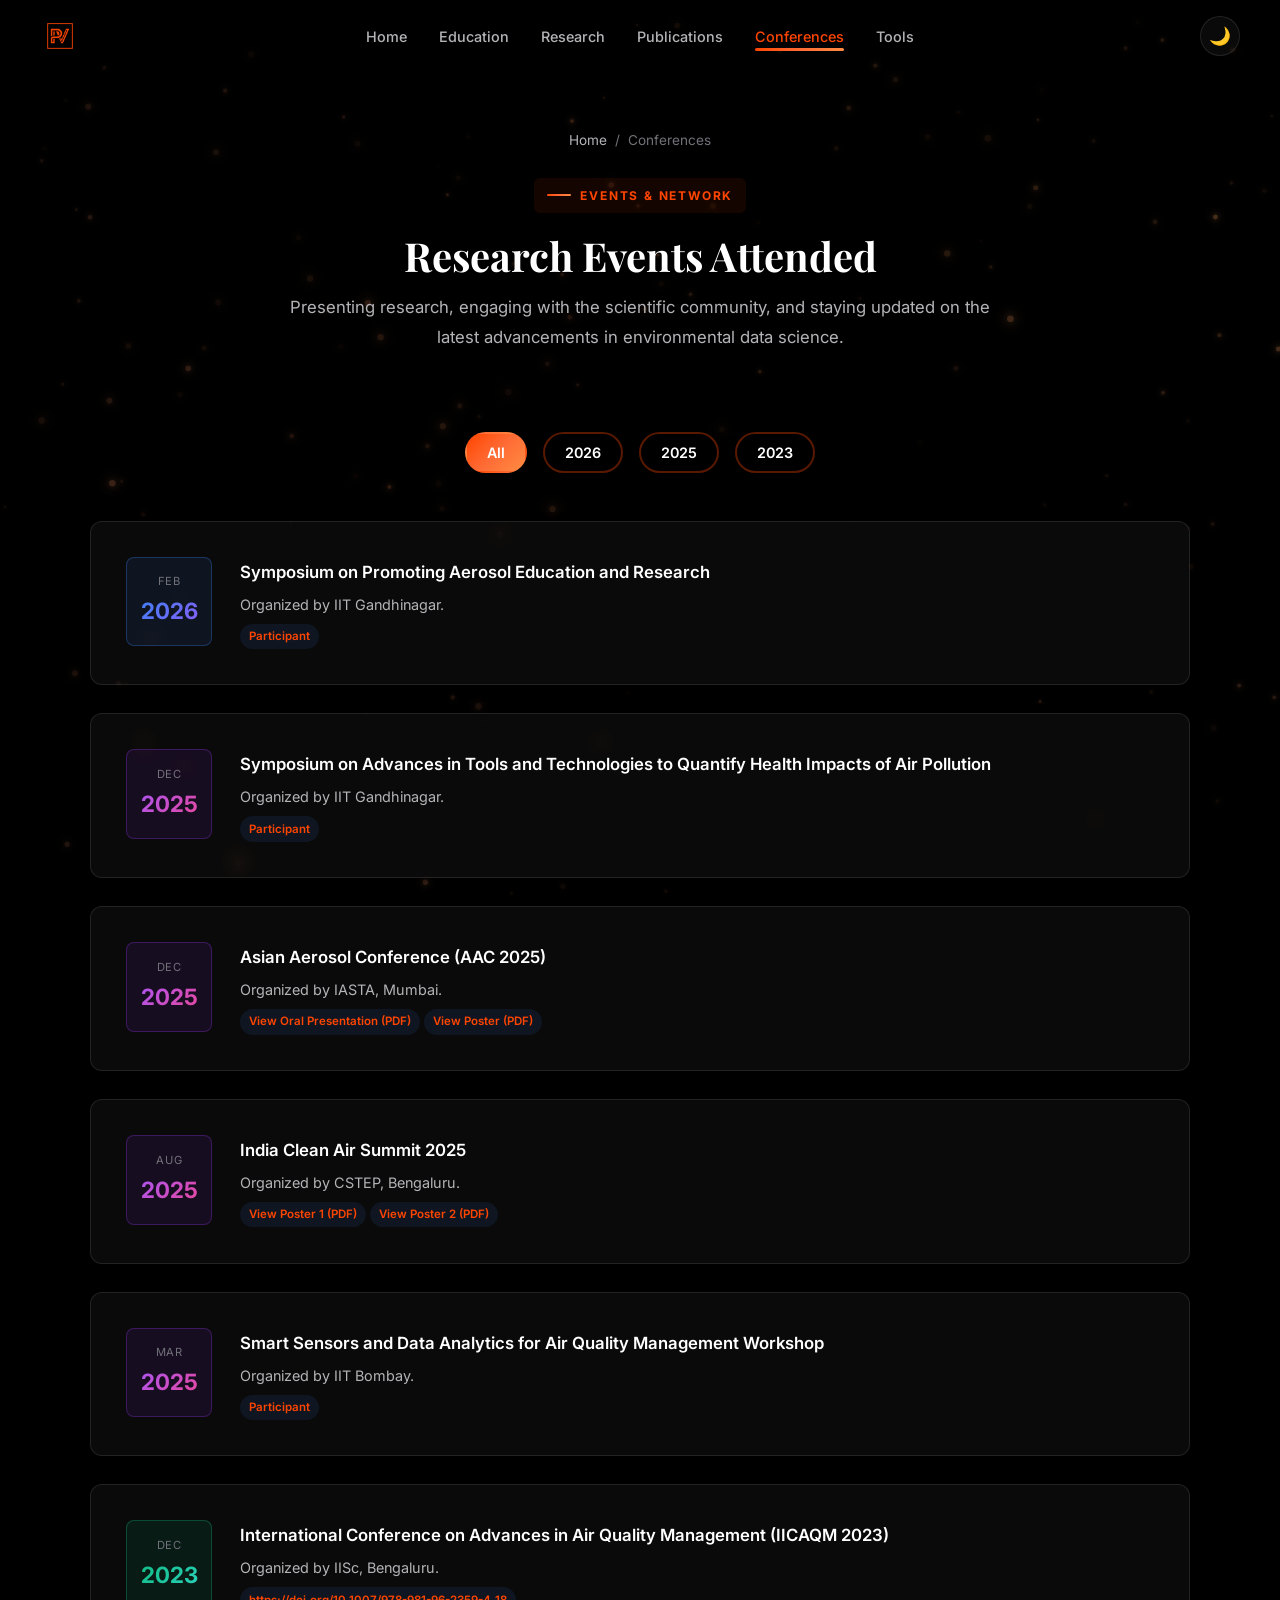
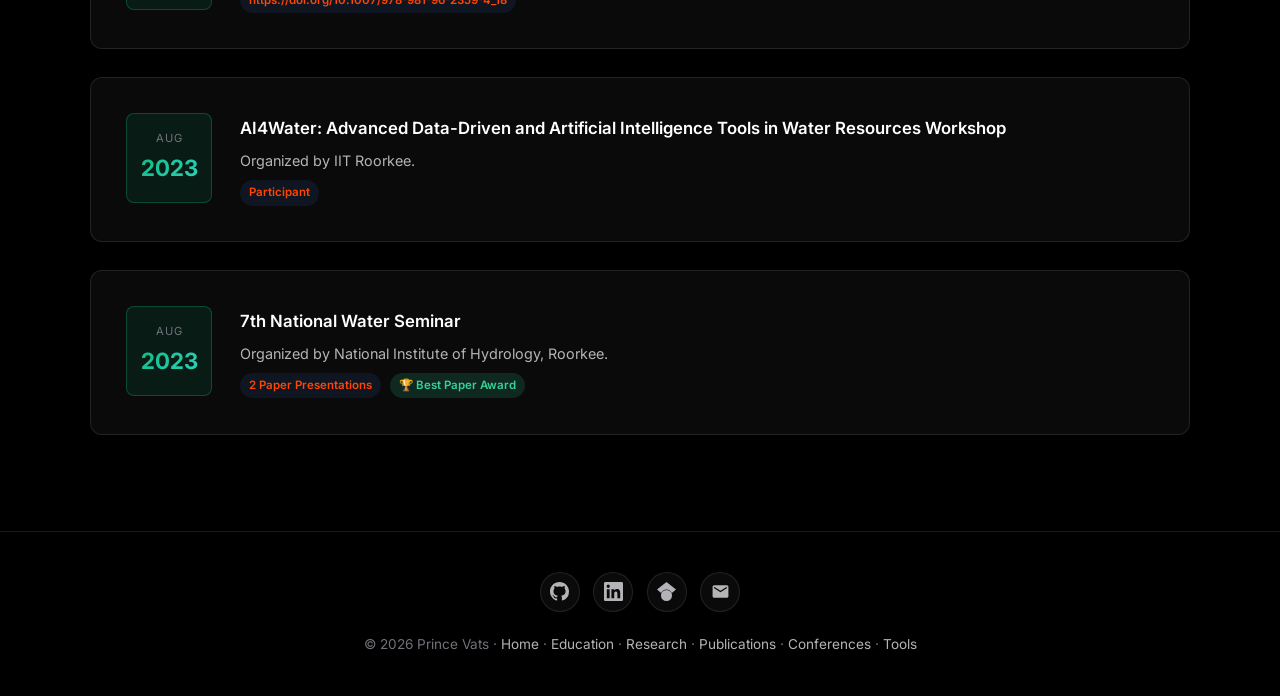
==== commit aa24e9aa: "Add Github link" ====
--- a/pages/conferences.html
+++ b/pages/conferences.html
@@ -4,8 +4,36 @@
   <meta charset="UTF-8" />
   <meta name="viewport" content="width=device-width, initial-scale=1.0" />
   <title>Conferences - Prince Vats</title>
-  <link rel="icon" type="image/png" href="../assets/images/PV.png" />
+  <link rel="icon" type="image/png" href="../assets/images/PV_logo.png" />
   <link rel="stylesheet" href="../css/style.css?v=3" />
+  <style>
+    /* Custom Year Event Colors */
+    .event-date.year-2027 {
+      --event-bg: rgba(245, 158, 11, 0.1); /* Example: Orange theme */
+      --event-border: rgba(245, 158, 11, 0.3);
+      --event-grad: linear-gradient(135deg, #f59e0b 0%, #ef4444 100%);
+    }
+    .event-date.year-2026 {
+      --event-bg: rgba(59, 130, 246, 0.1); /* Example: Blue theme */
+      --event-border: rgba(59, 130, 246, 0.3);
+      --event-grad: linear-gradient(135deg, #3b82f6 0%, #8b5cf6 100%);
+    }
+    .event-date.year-2025 {
+      --event-bg: rgba(147, 51, 234, 0.1);
+      --event-border: rgba(147, 51, 234, 0.3);
+      --event-grad: linear-gradient(135deg, #a855f7 0%, #ec4899 100%);
+    }
+    .event-date.year-2024 {
+      --event-bg: rgba(236, 72, 153, 0.1); /* Example: Pink theme */
+      --event-border: rgba(236, 72, 153, 0.3);
+      --event-grad: linear-gradient(135deg, #ec4899 0%, #f43f5e 100%);
+    }
+    .event-date.year-2023 {
+      --event-bg: rgba(16, 185, 129, 0.1);
+      --event-border: rgba(16, 185, 129, 0.3);
+      --event-grad: linear-gradient(135deg, #10b981 0%, #2dd4bf 100%);
+    }
+  </style>
 </head>
 <body>
 
@@ -16,7 +44,7 @@
 <nav class="navbar" id="navbar">
   <div class="nav-inner">
     <a href="../index.html" class="nav-logo">
-      <img src="../assets/images/PV.png" alt="PV Logo" />
+      <img src="../assets/images/PV_logo.png" alt="PV Logo" />
     </a>
     <ul class="nav-links" id="navLinks">
       <li><a href="../index.html">Home</a></li>
@@ -24,8 +52,11 @@
       <li><a href="research.html">Research</a></li>
       <li><a href="publications.html">Publications</a></li>
       <li><a href="conferences.html" class="active">Conferences</a></li>
-      <li><a href="../index.html#contact">Contact</a></li>
+      <li><a href="tools.html">Tools</a></li>
     </ul>
+    <button class="theme-toggle" id="themeToggle" aria-label="Toggle dark mode" title="Toggle theme">
+      <span>🌙</span>
+    </button>
     <button class="hamburger" id="hamburger" aria-label="Toggle navigation">
       <span></span><span></span><span></span>
     </button>
@@ -51,13 +82,27 @@
     <!-- Year Filters -->
     <div class="filter-controls" id="eventFilters">
       <button class="btn btn-primary filter-btn active" data-filter="all">All</button>
+      <button class="btn btn-outline filter-btn" data-filter="2026">2026</button>
       <button class="btn btn-outline filter-btn" data-filter="2025">2025</button>
       <button class="btn btn-outline filter-btn" data-filter="2023">2023</button>
     </div>
 
     <div class="event-list" id="eventList">
       
-      <!-- Event 1 -->
+      <!-- Event -->
+      <div class="event-item filterable-item" data-year="2026">
+        <div class="event-date year-2026">
+          <span class="label">Feb</span>
+          <span class="year">2026</span>
+        </div>
+        <div class="event-content">
+          <h3>Symposium on Promoting Aerosol Education and Research</h3>
+          <p>Organized by IIT Gandhinagar.</p>
+          <span class="event-tag">Participant</span>
+        </div>
+      </div>
+
+      <!-- Event -->
       <div class="event-item filterable-item" data-year="2025">
         <div class="event-date year-2025">
           <span class="label">Dec</span>
@@ -65,12 +110,12 @@
         </div>
         <div class="event-content">
           <h3>Symposium on Advances in Tools and Technologies to Quantify Health Impacts of Air Pollution</h3>
-          <p>IIT Gandhinagar.</p>
-          <span class="event-tag">Participant</span>
-        </div>
-      </div>
-
-      <!-- Event 2 -->
+          <p>Organized by IIT Gandhinagar.</p>
+          <span class="event-tag">Participant</span>
+        </div>
+      </div>
+
+      <!-- Event -->
       <div class="event-item filterable-item" data-year="2025">
         <div class="event-date year-2025">
           <span class="label">Dec</span>
@@ -79,11 +124,12 @@
         <div class="event-content">
           <h3>Asian Aerosol Conference (AAC 2025)</h3>
           <p>Organized by IASTA, Mumbai.</p>
-          <span class="event-tag">1 Presentation &amp; 1 Poster</span>
-        </div>
-      </div>
-
-      <!-- Event 3 -->
+          <a href="../assets/pdf/AAC_2025_Oral.pdf" target="_blank" rel="noopener"><span class="event-tag">View Oral Presentation (PDF)</span></a>
+          <a href="../assets/pdf/AAC_2025_Poster.pdf" target="_blank" rel="noopener"><span class="event-tag">View Poster (PDF)</span></a>
+        </div>
+      </div>
+
+      <!-- Event -->
       <div class="event-item filterable-item" data-year="2025">
         <div class="event-date year-2025">
           <span class="label">Aug</span>
@@ -92,11 +138,12 @@
         <div class="event-content">
           <h3>India Clean Air Summit 2025</h3>
           <p>Organized by CSTEP, Bengaluru.</p>
-          <span class="event-tag">2 Poster Presentations</span>
-        </div>
-      </div>
-
-      <!-- Event 4 -->
+          <a href="../assets/pdf/ICAS_2025_Poster_1.pdf" target="_blank" rel="noopener"><span class="event-tag">View Poster 1 (PDF)</span></a>
+          <a href="../assets/pdf/ICAS_2025_Poster_2.pdf" target="_blank" rel="noopener"><span class="event-tag">View Poster 2 (PDF)</span></a>
+        </div>
+      </div>
+
+      <!-- Event -->
       <div class="event-item filterable-item" data-year="2025">
         <div class="event-date year-2025">
           <span class="label">Mar</span>
@@ -104,12 +151,12 @@
         </div>
         <div class="event-content">
           <h3>Smart Sensors and Data Analytics for Air Quality Management Workshop</h3>
-          <p>IIT Bombay.</p>
-          <span class="event-tag">Participant</span>
-        </div>
-      </div>
-
-      <!-- Event 5 -->
+          <p>Organized by IIT Bombay.</p>
+          <span class="event-tag">Participant</span>
+        </div>
+      </div>
+
+      <!-- Event -->
       <div class="event-item filterable-item" data-year="2023">
         <div class="event-date year-2023">
           <span class="label">Dec</span>
@@ -117,12 +164,12 @@
         </div>
         <div class="event-content">
           <h3>International Conference on Advances in Air Quality Management (IICAQM 2023)</h3>
-          <p>IISc, Bengaluru.</p>
-          <span class="event-tag">1 Paper Presentation</span>
-        </div>
-      </div>
-
-      <!-- Event 6 -->
+          <p>Organized by IISc, Bengaluru.</p>
+          <a href="https://doi.org/10.1007/978-981-96-2359-4_18"><span class="event-tag">https://doi.org/10.1007/978-981-96-2359-4_18</span></a>
+        </div>
+      </div>
+
+      <!-- Event -->
       <div class="event-item filterable-item" data-year="2023">
         <div class="event-date year-2023">
           <span class="label">Aug</span>
@@ -130,12 +177,12 @@
         </div>
         <div class="event-content">
           <h3>AI4Water: Advanced Data-Driven and Artificial Intelligence Tools in Water Resources Workshop</h3>
-          <p>IIT Roorkee.</p>
-          <span class="event-tag">Participant</span>
-        </div>
-      </div>
-
-      <!-- Event 7 -->
+          <p>Organized by IIT Roorkee.</p>
+          <span class="event-tag">Participant</span>
+        </div>
+      </div>
+
+      <!-- Event -->
       <div class="event-item filterable-item" data-year="2023">
         <div class="event-date year-2023">
           <span class="label">Aug</span>
@@ -143,7 +190,7 @@
         </div>
         <div class="event-content">
           <h3>7th National Water Seminar</h3>
-          <p>National Institute of Hydrology, Roorkee.</p>
+          <p>Organized by National Institute of Hydrology, Roorkee.</p>
           <span class="event-tag">2 Paper Presentations</span>
           <span class="event-tag" style="background:rgba(52, 211, 153, 0.15);color:#34d399;margin-left:5px;">🏆 Best Paper Award</span>
         </div>
@@ -156,7 +203,21 @@
 
 <!-- ===== Footer ===== -->
 <footer class="footer">
-  © 2026 Prince Vats · <a href="../index.html">Home</a> · <a href="education.html">Education</a> · <a href="research.html">Research</a> · <a href="publications.html">Publications</a> · <a href="conferences.html">Conferences</a>
+  <div class="footer-socials">
+    <a href="https://github.com/prince-vats" target="_blank" rel="noopener" title="GitHub">
+      <svg xmlns="http://www.w3.org/2000/svg" viewBox="0 0 24 24"><path d="M12 0C5.37 0 0 5.37 0 12c0 5.31 3.435 9.795 8.205 11.385.6.105.825-.255.825-.57 0-.285-.015-1.23-.015-2.235-3.015.555-3.795-.735-4.035-1.41-.135-.345-.72-1.41-1.23-1.695-.42-.225-1.02-.78-.015-.795.945-.015 1.62.87 1.845 1.23 1.08 1.815 2.805 1.305 3.495.99.105-.78.42-1.305.765-1.605-2.67-.3-5.46-1.335-5.46-5.925 0-1.305.465-2.385 1.23-3.225-.12-.3-.54-1.53.12-3.18 0 0 1.005-.315 3.3 1.23.96-.27 1.98-.405 3-.405s2.04.135 3 .405c2.295-1.56 3.3-1.23 3.3-1.23.66 1.65.24 2.88.12 3.18.765.84 1.23 1.905 1.23 3.225 0 4.605-2.805 5.625-5.475 5.925.435.375.81 1.095.81 2.22 0 1.605-.015 2.895-.015 3.3 0 .315.225.69.825.57A12.02 12.02 0 0024 12c0-6.63-5.37-12-12-12z"/></svg>
+    </a>
+    <a href="https://www.linkedin.com/in/prince-vats-iitrpr/" target="_blank" rel="noopener" title="LinkedIn">
+      <svg xmlns="http://www.w3.org/2000/svg" viewBox="0 0 24 24"><path d="M20.447 20.452h-3.554v-5.569c0-1.328-.027-3.037-1.852-3.037-1.853 0-2.136 1.445-2.136 2.939v5.667H9.351V9h3.414v1.561h.046c.477-.9 1.637-1.85 3.37-1.85 3.601 0 4.267 2.37 4.267 5.455v6.286zM5.337 7.433a2.062 2.062 0 01-2.063-2.065 2.064 2.064 1 112.063 2.065zm1.782 13.019H3.555V9h3.564v11.452zM22.225 0H1.771C.792 0 0 .774 0 1.729v20.542C0 23.227.792 24 1.771 24h20.451C23.2 24 24 23.227 24 22.271V1.729C24 .774 23.2 0 22.222 0h.003z"/></svg>
+    </a>
+    <a href="https://scholar.google.com/citations?user=SPHQZR8AAAAJ&hl=en" target="_blank" rel="noopener" title="Google Scholar">
+      <svg xmlns="http://www.w3.org/2000/svg" viewBox="0 0 24 24"><path d="M5.242 13.769L0 9.5 12 0l12 9.5-5.242 4.269C17.548 11.249 14.978 9.5 12 9.5c-2.977 0-5.548 1.748-6.758 4.269zM12 10a7 7 0 1 0 0 14 7 7 0 0 0 0-14z"/></svg>
+    </a>
+    <a href="mailto:princevatsiitrpr@gmail.com" title="Email">
+      <svg xmlns="http://www.w3.org/2000/svg" viewBox="0 0 24 24"><path d="M20 4H4c-1.1 0-1.99.9-1.99 2L2 18c0 1.1.9 2 2 2h16c1.1 0 2-.9 2-2V6c0-1.1-.9-2-2-2zm0 4l-8 5-8-5V6l8 5 8-5v2z"/></svg>
+    </a>
+  </div>
+  <p>© 2026 Prince Vats · <a href="../index.html">Home</a> · <a href="education.html">Education</a> · <a href="research.html">Research</a> · <a href="publications.html">Publications</a> · <a href="conferences.html">Conferences</a> · <a href="tools.html">Tools</a></p>
 </footer>
 
 <!-- ===== Scripts ===== -->
--- a/css/style.css
+++ b/css/style.css
@@ -1,29 +1,85 @@
 /* ===== Google Fonts ===== */
 @import url('https://fonts.googleapis.com/css2?family=Inter:wght@300;400;500;600;700;800&family=Playfair+Display:ital,wght@0,500;0,700;1,500&display=swap');
 
-/* ===== Design Tokens ===== */
+/* ===== Design Tokens (Dark Mode - Default) ===== */
 :root {
+  /* Background Colors */
   --bg-primary: #000000;
   --bg-secondary: #0a0a0a;
   --bg-card: rgba(15, 15, 15, 0.7);
-  --bg-glass: rgba(255, 255, 255, 0.03);
+  --bg-glass: rgba(255, 255, 255, 0.04);
+  
+  /* Text Colors */
   --text-primary: #ffffff;
-  --text-secondary: #a1a1aa;
+  --text-secondary: #b4b4b8;
   --text-muted: #71717a;
+  
+  /* Primary Accent - Orange-Red */
+  --accent-1: #FF4500;        /* Orange-red primary */
+  --accent-1-hover: #FF6B35;  /* Lighter hover state */
+  --accent-1-dark: #E63E00;   /* Darker state */
+  --accent-2: #FF6B35;        /* Secondary lighter orange */
+  --accent-3: #D93000;        /* Tertiary darker orange */
+  
+  /* Accent Gradients */
+  --accent-gradient: linear-gradient(135deg, #FF4500 0%, #FF6B35 50%, #FF8C42 100%);
+  --accent-glow: rgba(255, 69, 0, 0.15);
+  --accent-soft-glow: rgba(255, 69, 0, 0.08);
+  
+  /* Borders */
+  --border-subtle: rgba(255, 255, 255, 0.10);
+  --border-accent: rgba(255, 69, 0, 0.35);
+  --border-accent-hover: rgba(255, 69, 0, 0.50);
+  
+  /* Border Radius */
+  --radius-sm: 8px;
+  --radius-md: 12px;
+  --radius-lg: 16px;
+  
+  /* Shadows */
+  --shadow-sm: 0 4px 12px rgba(0, 0, 0, 0.4);
+  --shadow-card: 0 8px 32px rgba(0, 0, 0, 0.5);
+  --shadow-lg: 0 16px 48px rgba(0, 0, 0, 0.6);
+  --shadow-glow: 0 0 24px rgba(255, 69, 0, 0.20);
+  --shadow-glow-lg: 0 0 48px rgba(255, 69, 0, 0.25);
+  
+  /* Transitions */
+  --transition-fast: 0.2s cubic-bezier(0.4, 0, 0.2, 1);
+  --transition-smooth: 0.35s cubic-bezier(0.4, 0, 0.2, 1);
+  --transition-slow: 0.5s cubic-bezier(0.4, 0, 0.2, 1);
+}
+
+/* ===== Light Mode Colors (for dark mode toggle) ===== */
+:root.light-mode {
+  /* Background Colors */
+  --bg-primary: #fafafa;
+  --bg-secondary: #f5f5f5;
+  --bg-card: rgba(255, 255, 255, 0.8);
+  --bg-glass: rgba(255, 255, 255, 0.6);
+  
+  /* Text Colors */
+  --text-primary: #1a1a1a;
+  --text-secondary: #4b5563;
+  --text-muted: #8b92a0;
+  
+  /* Accent Colors - Orange-Red */
   --accent-1: #FF4500;
-  --accent-2: #eb4000;
-  --accent-3: #d13a00;
-  --accent-gradient: linear-gradient(135deg, #FF4500, #ff7b00, #ffb000);
-  --accent-glow: rgba(255, 69, 0, 0.15);
-  --border-subtle: rgba(255, 255, 255, 0.08);
-  --border-accent: rgba(255, 69, 0, 0.3);
-  --radius-sm: 8px;
-  --radius-md: 16px;
-  --radius-lg: 24px;
-  --shadow-card: 0 8px 32px rgba(0, 0, 0, 0.5);
-  --shadow-glow: 0 0 60px rgba(255, 69, 0, 0.15);
-  --transition-fast: 0.2s cubic-bezier(0.4, 0, 0.2, 1);
-  --transition-smooth: 0.4s cubic-bezier(0.4, 0, 0.2, 1);
+  --accent-1-hover: #FF6B35;
+  --accent-1-dark: #E63E00;
+  --accent-2: #FF6B35;
+  --accent-3: #D93000;
+  
+  /* Borders */
+  --border-subtle: rgba(0, 0, 0, 0.10);
+  --border-accent: rgba(255, 69, 0, 0.30);
+  --border-accent-hover: rgba(255, 69, 0, 0.45);
+  
+  /* Shadows */
+  --shadow-sm: 0 4px 12px rgba(0, 0, 0, 0.08);
+  --shadow-card: 0 8px 32px rgba(0, 0, 0, 0.12);
+  --shadow-lg: 0 16px 48px rgba(0, 0, 0, 0.15);
+  --shadow-glow: 0 0 24px rgba(255, 69, 0, 0.15);
+  --shadow-glow-lg: 0 0 48px rgba(255, 69, 0, 0.20);
 }
 
 /* ===== Reset & Base ===== */
@@ -42,9 +98,10 @@
   font-family: 'Inter', -apple-system, sans-serif;
   background: var(--bg-primary);
   color: var(--text-primary);
-  line-height: 1.7;
+  line-height: 1.8;
   overflow-x: hidden;
   min-height: 100vh;
+  transition: background 0.3s ease, color 0.3s ease;
 }
 
 a {
@@ -102,13 +159,36 @@
   height: 40px;
   width: auto;
   object-fit: contain;
-  border-radius: 4px; /* Slight rounding for a square image */
+  border-radius: 6px;
   transition: var(--transition-fast);
 }
 
 .nav-logo:hover img {
+  transform: scale(1.08);
+  box-shadow: var(--shadow-glow);
+}
+
+/* Dark mode toggle button */
+.theme-toggle {
+  display: flex;
+  align-items: center;
+  justify-content: center;
+  width: 40px;
+  height: 40px;
+  border-radius: 50%;
+  background: var(--bg-glass);
+  border: 1px solid var(--border-subtle);
+  cursor: pointer;
+  transition: var(--transition-fast);
+  color: var(--text-secondary);
+  font-size: 1.1rem;
+}
+
+.theme-toggle:hover {
+  border-color: var(--accent-1);
+  color: var(--accent-1);
+  background: rgba(255, 87, 34, 0.08);
   transform: scale(1.05);
-  box-shadow: var(--shadow-glow);
 }
 
 .nav-links {
@@ -124,15 +204,16 @@
   font-weight: 500;
   transition: var(--transition-fast);
   position: relative;
+  padding-bottom: 6px;
 }
 
 .nav-links a::after {
   content: '';
   position: absolute;
-  bottom: -4px;
+  bottom: 0;
   left: 0;
   width: 0;
-  height: 2px;
+  height: 3px;
   background: var(--accent-gradient);
   border-radius: 2px;
   transition: var(--transition-smooth);
@@ -142,16 +223,13 @@
   color: var(--text-primary);
 }
 
-.nav-links a:hover::after {
+.nav-links a:hover::after,
+.nav-links a.active::after {
   width: 100%;
 }
 
 .nav-links a.active {
   color: var(--accent-1);
-}
-
-.nav-links a.active::after {
-  width: 100%;
 }
 
 .hamburger {
@@ -187,18 +265,21 @@
 .section-label {
   display: inline-flex;
   align-items: center;
-  gap: 0.5rem;
-  font-size: 0.8rem;
-  font-weight: 600;
+  gap: 0.6rem;
+  font-size: 0.75rem;
+  font-weight: 700;
   text-transform: uppercase;
-  letter-spacing: 0.12em;
+  letter-spacing: 0.15em;
   color: var(--accent-1);
-  margin-bottom: 1rem;
+  margin-bottom: 1.2rem;
+  padding: 0.4rem 0.8rem;
+  background: var(--accent-soft-glow);
+  border-radius: 6px;
 }
 
 .section-label::before {
   content: '';
-  width: 28px;
+  width: 24px;
   height: 2px;
   background: var(--accent-gradient);
   border-radius: 2px;
@@ -206,10 +287,11 @@
 
 .section-title {
   font-family: 'Playfair Display', serif;
-  font-size: 2.4rem;
+  font-size: 2.5rem;
   font-weight: 700;
-  margin-bottom: 1.5rem;
+  margin-bottom: 1.75rem;
   color: var(--text-primary);
+  line-height: 1.2;
 }
 
 .section-subtitle {
@@ -286,15 +368,22 @@
 .hero-badge {
   display: inline-flex;
   align-items: center;
-  gap: 0.5rem;
-  background: var(--bg-glass);
-  border: 1px solid var(--border-accent);
-  border-radius: 100px;
-  padding: 0.4rem 1rem;
+  gap: 0.6rem;
+  background: var(--accent-soft-glow);
+  border: 1.5px solid var(--border-accent);
+  border-radius: 50px;
+  padding: 0.5rem 1.2rem;
   font-size: 0.8rem;
+  font-weight: 600;
   color: var(--accent-1);
-  margin-bottom: 1.5rem;
+  margin-bottom: 2rem;
   backdrop-filter: blur(10px);
+  transition: var(--transition-fast);
+}
+
+.hero-badge:hover {
+  border-color: var(--accent-1-hover);
+  background: rgba(255, 87, 34, 0.12);
 }
 
 .hero-badge .dot {
@@ -307,10 +396,11 @@
 
 .hero-name {
   font-family: 'Playfair Display', serif;
-  font-size: 3.5rem;
-  font-weight: 700;
-  line-height: 1.15;
+  font-size: 3.8rem;
+  font-weight: 800;
+  line-height: 1.1;
   margin-bottom: 0.5rem;
+  letter-spacing: -1px;
 }
 
 .hero-name .gradient {
@@ -350,72 +440,88 @@
   display: inline-flex;
   align-items: center;
   justify-content: center;
-  width: 42px;
-  height: 42px;
+  width: 44px;
+  height: 44px;
   border-radius: 50%;
   background: var(--bg-glass);
-  border: 1px solid var(--border-subtle);
-  transition: var(--transition-fast);
+  border: 1.5px solid var(--border-subtle);
+  transition: var(--transition-smooth);
   text-decoration: none;
+  cursor: pointer;
 }
 
 .social-link:hover {
   border-color: var(--accent-1);
-  background: rgba(59, 130, 246, 0.1);
-  transform: translateY(-3px);
-  box-shadow: 0 6px 20px rgba(59, 130, 246, 0.2);
+  background: var(--accent-soft-glow);
+  transform: translateY(-4px);
+  box-shadow: var(--shadow-glow);
 }
 
 .social-link svg {
-  width: 20px;
-  height: 20px;
+  width: 22px;
+  height: 22px;
   fill: var(--text-secondary);
   transition: var(--transition-fast);
 }
 
 .social-link:hover svg {
   fill: var(--accent-1);
+}
+
+.social-link:focus {
+  outline: none;
+  box-shadow: 0 0 0 3px var(--accent-soft-glow);
 }
 
 /* ===== Buttons ===== */
 .btn {
   display: inline-flex;
   align-items: center;
+  justify-content: center;
   gap: 0.5rem;
-  padding: 0.75rem 1.5rem;
-  border-radius: var(--radius-sm);
+  padding: 0.85rem 1.8rem;
+  border-radius: var(--radius-md);
   font-size: 0.9rem;
-  font-weight: 500;
+  font-weight: 600;
   text-decoration: none;
   cursor: pointer;
-  transition: var(--transition-fast);
-  border: none;
+  transition: var(--transition-smooth);
+  border: 2px solid transparent;
   font-family: inherit;
 }
 
 .btn-primary {
   background: var(--accent-gradient);
-  color: #000;
-  font-weight: 600;
+  color: #fff;
+  box-shadow: var(--shadow-sm);
 }
 
 .btn-primary:hover {
-  transform: translateY(-2px);
-  box-shadow: 0 8px 30px rgba(59, 130, 246, 0.35);
-  color: #000;
+  transform: translateY(-3px);
+  box-shadow: var(--shadow-glow-lg);
+  filter: brightness(1.1);
+}
+
+.btn-primary:active {
+  transform: translateY(-1px);
 }
 
 .btn-outline {
   background: transparent;
   color: var(--text-primary);
-  border: 1px solid var(--border-accent);
+  border: 2px solid var(--border-accent);
 }
 
 .btn-outline:hover {
-  background: var(--bg-glass);
+  background: var(--accent-soft-glow);
   border-color: var(--accent-1);
+  color: var(--accent-1);
   transform: translateY(-2px);
-  color: var(--text-primary);
+}
+
+.btn:focus {
+  outline: none;
+  box-shadow: 0 0 0 3px var(--accent-soft-glow);
 }
 
 .btn-sm {
@@ -434,6 +540,11 @@
   position: relative;
   width: 340px;
   height: 340px;
+  transition: var(--transition-smooth);
+}
+
+.hero-image-frame:hover {
+  transform: scale(1.02);
 }
 
 .hero-image-frame::before {
@@ -442,7 +553,7 @@
   inset: -3px;
   border-radius: 50%;
   background: var(--accent-gradient);
-  opacity: 0.6;
+  opacity: 0.5;
   animation: rotate 8s linear infinite;
 }
 
@@ -451,8 +562,9 @@
   position: absolute;
   inset: -20px;
   border-radius: 50%;
-  border: 1px dashed var(--border-accent);
+  border: 2px dashed var(--border-accent);
   animation: rotate 20s linear infinite reverse;
+  opacity: 0.6;
 }
 
 .hero-image {
@@ -461,8 +573,13 @@
   height: 100%;
   border-radius: 50%;
   object-fit: cover;
-  border: 4px solid var(--bg-primary);
+  border: 5px solid var(--bg-primary);
   z-index: 1;
+  transition: var(--transition-smooth);
+}
+
+.hero-image-frame:hover .hero-image {
+  filter: brightness(1.05);
 }
 
 /* Floating particles around image */
@@ -518,33 +635,57 @@
 
 .stat-card {
   background: var(--bg-glass);
-  border: 1px solid var(--border-subtle);
+  border: 1.5px solid var(--border-subtle);
   border-radius: var(--radius-md);
-  padding: 1.5rem;
+  padding: 2rem 1.5rem;
   text-align: center;
-  transition: var(--transition-fast);
+  transition: var(--transition-smooth);
   backdrop-filter: blur(10px);
+  position: relative;
+  overflow: hidden;
+}
+
+.stat-card::before {
+  content: '';
+  position: absolute;
+  top: 0;
+  left: 0;
+  right: 0;
+  height: 2px;
+  background: var(--accent-gradient);
+  opacity: 0;
+  transition: opacity var(--transition-fast);
 }
 
 .stat-card:hover {
-  border-color: var(--border-accent);
-  transform: translateY(-4px);
+  border-color: var(--border-accent-hover);
+  transform: translateY(-5px);
   box-shadow: var(--shadow-glow);
+  background: rgba(255, 87, 34, 0.06);
+}
+
+.stat-card:hover::before {
+  opacity: 1;
 }
 
 .stat-number {
-  font-size: 1.8rem;
-  font-weight: 700;
+  font-size: 2rem;
+  font-weight: 800;
   background: var(--accent-gradient);
   -webkit-background-clip: text;
   -webkit-text-fill-color: transparent;
   background-clip: text;
+  line-height: 1;
+  min-height: 2.5rem;
 }
 
 .stat-label {
   font-size: 0.8rem;
   color: var(--text-muted);
-  margin-top: 0.25rem;
+  margin-top: 0.4rem;
+  font-weight: 600;
+  text-transform: uppercase;
+  letter-spacing: 0.05em;
 }
 
 /* ===== Summary Cards (Homepage) ===== */
@@ -556,15 +697,16 @@
 
 .summary-card {
   background: var(--bg-glass);
-  border: 1px solid var(--border-subtle);
+  border: 1.5px solid var(--border-subtle);
   border-radius: var(--radius-md);
-  padding: 2rem;
+  padding: 2.2rem;
   transition: var(--transition-smooth);
   backdrop-filter: blur(10px);
   position: relative;
   overflow: hidden;
   display: flex;
   flex-direction: column;
+  box-shadow: var(--shadow-sm);
 }
 
 .summary-card::before {
@@ -576,13 +718,14 @@
   height: 3px;
   background: var(--accent-gradient);
   opacity: 0;
-  transition: var(--transition-fast);
+  transition: opacity var(--transition-fast);
 }
 
 .summary-card:hover {
-  border-color: var(--border-accent);
-  transform: translateY(-6px);
+  border-color: var(--border-accent-hover);
+  transform: translateY(-8px);
   box-shadow: var(--shadow-glow);
+  background: var(--bg-glass);
 }
 
 .summary-card:hover::before {
@@ -619,109 +762,241 @@
   align-self: flex-start;
 }
 
+/* ===== Research Focus Areas ===== */
+.focus-areas-grid {
+  display: grid;
+  grid-template-columns: repeat(auto-fit, minmax(280px, 1fr));
+  gap: 1.5rem;
+}
+
+.focus-area-card {
+  background: linear-gradient(135deg, var(--bg-glass) 0%, rgba(74, 124, 126, 0.05) 100%);
+  border: 1.5px solid var(--border-accent);
+  border-radius: var(--radius-md);
+  padding: 2rem;
+  transition: var(--transition-smooth);
+  backdrop-filter: blur(10px);
+  position: relative;
+  overflow: hidden;
+  box-shadow: var(--shadow-sm);
+}
+
+.focus-area-card::before {
+  content: '';
+  position: absolute;
+  inset: 0;
+  background: linear-gradient(135deg, rgba(74, 124, 126, 0.1) 0%, transparent 100%);
+  opacity: 0;
+  transition: opacity var(--transition-fast);
+  pointer-events: none;
+}
+
+.focus-area-card:hover {
+  border-color: var(--accent-1-hover);
+  transform: translateY(-8px);
+  box-shadow: var(--shadow-glow);
+}
+
+.focus-area-card:hover::before {
+  opacity: 1;
+}
+
+.focus-area-card h3 {
+  font-size: 1.2rem;
+  font-weight: 600;
+  color: var(--text-primary);
+  margin-bottom: 0.75rem;
+  display: flex;
+  align-items: center;
+  gap: 0.5rem;
+}
+
+.focus-area-card p {
+  color: var(--text-secondary);
+  font-size: 0.9rem;
+  line-height: 1.7;
+  margin: 0;
+}
+
 /* ===== Education Timeline ===== */
 .timeline {
   position: relative;
-  padding-left: 2rem;
+  padding-left: 2.5rem;
 }
 
 .timeline::before {
+  content: '';
+  position: absolute;
+  left: 0;
+  top: 8px;
+  bottom: 0;
+  width: 3px;
+  background: linear-gradient(to bottom, var(--accent-1), var(--accent-2), var(--accent-3), transparent);
+  border-radius: 2px;
+}
+
+.timeline-item {
+  position: relative;
+  padding-bottom: 3rem;
+}
+
+.timeline-item:last-child {
+  padding-bottom: 0;
+}
+
+.timeline-item::before {
+  content: '';
+  position: absolute;
+  left: -2.75rem;
+  top: 8px;
+  width: 16px;
+  height: 16px;
+  border-radius: 50%;
+  border: 3px solid var(--accent-1);
+  background: var(--bg-primary);
+  transition: var(--transition-smooth);
+  box-shadow: 0 0 0 3px rgba(255, 87, 34, 0.1);
+}
+
+.timeline-item.active::before {
+  background: var(--accent-1);
+  box-shadow: 0 0 20px var(--shadow-glow);
+  transform: scale(1.2);
+}
+
+.timeline-card {
+  background: var(--bg-glass);
+  border: 1.5px solid var(--border-subtle);
+  border-radius: var(--radius-md);
+  padding: 2rem;
+  transition: var(--transition-smooth);
+  backdrop-filter: blur(10px);
+  position: relative;
+  overflow: hidden;
+}
+
+.timeline-card::before {
   content: '';
   position: absolute;
   left: 0;
   top: 0;
   bottom: 0;
-  width: 2px;
-  background: linear-gradient(to bottom, var(--accent-1), var(--accent-3), transparent);
-  border-radius: 2px;
-}
-
-.timeline-item {
-  position: relative;
-  padding-bottom: 2.5rem;
-}
-
-.timeline-item:last-child {
-  padding-bottom: 0;
-}
-
-.timeline-item::before {
-  content: '';
-  position: absolute;
-  left: -2rem;
-  top: 6px;
-  width: 12px;
-  height: 12px;
-  border-radius: 50%;
-  border: 2px solid var(--accent-1);
-  background: var(--bg-primary);
-  transform: translateX(-5px);
-}
-
-.timeline-item.active::before {
-  background: var(--accent-1);
-  box-shadow: 0 0 12px var(--accent-1);
-}
-
-.timeline-card {
-  background: var(--bg-glass);
-  border: 1px solid var(--border-subtle);
-  border-radius: var(--radius-md);
-  padding: 1.5rem 2rem;
-  transition: var(--transition-fast);
-  backdrop-filter: blur(10px);
+  width: 3px;
+  background: var(--accent-gradient);
+  opacity: 0;
+  transition: opacity var(--transition-fast);
 }
 
 .timeline-card:hover {
-  border-color: var(--border-accent);
+  border-color: var(--border-accent-hover);
   box-shadow: var(--shadow-glow);
+  transform: translateX(4px);
+}
+
+.timeline-card:hover::before {
+  opacity: 1;
 }
 
 .timeline-year {
   display: inline-block;
-  font-size: 0.75rem;
-  font-weight: 600;
+  font-size: 0.7rem;
+  font-weight: 700;
+  text-transform: uppercase;
+  letter-spacing: 0.1em;
   color: var(--accent-1);
-  background: rgba(59, 130, 246, 0.1);
-  padding: 0.2rem 0.7rem;
-  border-radius: 100px;
-  margin-bottom: 0.75rem;
+  background: var(--accent-soft-glow);
+  padding: 0.35rem 0.8rem;
+  border-radius: 50px;
+  margin-bottom: 1rem;
+  border: 1px solid var(--border-accent);
 }
 
 .timeline-degree {
-  font-size: 1.15rem;
-  font-weight: 600;
-  margin-bottom: 0.25rem;
+  font-size: 1.2rem;
+  font-weight: 700;
+  margin-bottom: 0.3rem;
+  color: var(--text-primary);
 }
 
 .timeline-school {
   color: var(--text-secondary);
   font-size: 0.95rem;
+  font-weight: 500;
 }
 
 .timeline-details {
-  color: var(--text-muted);
-  font-size: 0.85rem;
-  margin-top: 0.5rem;
-  line-height: 1.6;
+  color: var(--text-secondary);
+  font-size: 0.9rem;
+  margin-top: 0.8rem;
+  line-height: 1.7;
 }
 
 /* ===== Research Cards ===== */
 .research-grid {
   display: grid;
   grid-template-columns: repeat(auto-fill, minmax(300px, 1fr));
-  gap: 1.5rem;
+  gap: 1.75rem;
+}
+
+/* ===== Featured Project Card ===== */
+.project-featured {
+  background: linear-gradient(135deg, var(--bg-glass) 0%, rgba(74, 124, 126, 0.08) 100%);
+  border: 2px solid var(--border-accent);
+  border-radius: var(--radius-lg);
+  padding: 2.5rem;
+  backdrop-filter: blur(10px);
+  transition: var(--transition-smooth);
+  box-shadow: var(--shadow-card);
+  position: relative;
+  overflow: hidden;
+}
+
+.project-featured::before {
+  content: '';
+  position: absolute;
+  top: 0;
+  left: 0;
+  right: 0;
+  height: 4px;
+  background: var(--accent-gradient);
+}
+
+.project-featured:hover {
+  border-color: var(--accent-1-hover);
+  box-shadow: var(--shadow-glow-lg);
+  transform: translateY(-4px);
+}
+
+.project-header {
+  margin-bottom: 1.5rem;
+  padding-bottom: 1.5rem;
+  border-bottom: 1px solid var(--border-subtle);
+}
+
+.project-description {
+  position: relative;
+  z-index: 1;
+}
+
+/* ===== Research Cards ===== */
+.research-grid {
+  display: grid;
+  grid-template-columns: repeat(auto-fill, minmax(300px, 1fr));
+  gap: 1.75rem;
 }
 
 .research-card {
   background: var(--bg-glass);
-  border: 1px solid var(--border-subtle);
+  border: 1.5px solid var(--border-subtle);
   border-radius: var(--radius-md);
-  padding: 2rem;
+  padding: 2.2rem;
   transition: var(--transition-smooth);
   backdrop-filter: blur(10px);
   position: relative;
   overflow: hidden;
+  display: flex;
+  flex-direction: column;
+  box-shadow: var(--shadow-sm);
 }
 
 .research-card::before {
@@ -733,12 +1008,12 @@
   height: 3px;
   background: var(--accent-gradient);
   opacity: 0;
-  transition: var(--transition-fast);
+  transition: opacity var(--transition-fast);
 }
 
 .research-card:hover {
-  border-color: var(--border-accent);
-  transform: translateY(-6px);
+  border-color: var(--border-accent-hover);
+  transform: translateY(-8px);
   box-shadow: var(--shadow-glow);
 }
 
@@ -747,27 +1022,30 @@
 }
 
 .research-icon {
-  width: 48px;
-  height: 48px;
+  width: 52px;
+  height: 52px;
   border-radius: var(--radius-sm);
-  background: rgba(59, 130, 246, 0.1);
+  background: var(--accent-soft-glow);
   display: flex;
   align-items: center;
   justify-content: center;
-  font-size: 1.5rem;
-  margin-bottom: 1.25rem;
+  font-size: 1.6rem;
+  margin-bottom: 1.5rem;
+  border: 1.5px solid var(--border-accent);
 }
 
 .research-card h3 {
-  font-size: 1.05rem;
-  font-weight: 600;
-  margin-bottom: 0.5rem;
+  font-size: 1.1rem;
+  font-weight: 700;
+  margin-bottom: 0.7rem;
+  color: var(--text-primary);
 }
 
 .research-card p {
   color: var(--text-secondary);
   font-size: 0.9rem;
-  line-height: 1.6;
+  line-height: 1.7;
+  flex: 1;
 }
 
 /* ===== Publications List ===== */
@@ -779,21 +1057,22 @@
 
 .publication-item {
   background: var(--bg-glass);
-  border: 1px solid var(--border-subtle);
+  border: 1.5px solid var(--border-subtle);
   border-radius: var(--radius-md);
-  padding: 2rem;
+  padding: 2.2rem;
   transition: var(--transition-smooth);
   backdrop-filter: blur(10px);
   position: relative;
   overflow: hidden;
   display: flex;
   flex-direction: column;
+  box-shadow: var(--shadow-sm);
 }
 
 .publication-content-wrapper {
   display: grid;
   grid-template-columns: 140px 1fr;
-  gap: 1.5rem;
+  gap: 1.75rem;
   align-items: start;
 }
 
@@ -803,15 +1082,16 @@
   flex-shrink: 0;
   border-radius: var(--radius-sm);
   overflow: hidden;
-  border: 1px solid var(--border-subtle);
-  transition: var(--transition-fast);
+  border: 1.5px solid var(--border-subtle);
+  transition: var(--transition-smooth);
   background: var(--bg-secondary);
+  box-shadow: var(--shadow-sm);
 }
 
 .publication-thumbnail-link:hover {
   border-color: var(--accent-1);
   box-shadow: var(--shadow-glow);
-  transform: translateY(-3px);
+  transform: translateY(-4px) scale(1.02);
 }
 
 .publication-thumbnail {
@@ -847,12 +1127,13 @@
   width: 3px;
   background: var(--accent-gradient);
   opacity: 0;
-  transition: var(--transition-fast);
+  transition: opacity var(--transition-fast);
 }
 
 .publication-item:hover {
-  border-color: var(--border-accent);
+  border-color: var(--border-accent-hover);
   box-shadow: var(--shadow-glow);
+  transform: translateX(3px);
 }
 
 .publication-item:hover::before {
@@ -899,13 +1180,73 @@
 
 .publication-year {
   display: inline-block;
-  font-size: 0.75rem;
+  font-size: 0.7rem;
+  font-weight: 700;
+  text-transform: uppercase;
+  letter-spacing: 0.1em;
+  color: var(--accent-1);
+  background: var(--accent-soft-glow);
+  padding: 0.3rem 0.7rem;
+  border-radius: 50px;
+  margin-top: 1rem;
+  border: 1px solid var(--border-accent);
+}
+
+/* ===== Publication Status Badge & Categories ===== */
+.pub-status-badge {
+  display: inline-block;
+  font-size: 0.7rem;
+  font-weight: 700;
+  text-transform: uppercase;
+  letter-spacing: 0.1em;
+  padding: 0.4rem 0.9rem;
+  border-radius: 50px;
+  margin-bottom: 1rem;
+  border: 1px solid currentColor;
+  background: rgba(74, 124, 126, 0.1);
+  color: var(--accent-1);
+}
+
+.pub-categories {
+  display: flex;
+  flex-wrap: wrap;
+  gap: 0.5rem;
+  margin: 0.75rem 0 1rem 0;
+}
+
+.pub-category {
+  display: inline-flex;
+  align-items: center;
+  padding: 0.3rem 0.75rem;
+  background: rgba(74, 124, 126, 0.12);
+  color: var(--accent-2);
+  font-size: 0.8rem;
+  font-weight: 500;
+  border-radius: 6px;
+  border: 1px solid var(--border-accent);
+  transition: var(--transition-fast);
+}
+
+.pub-category:hover {
+  background: rgba(74, 124, 126, 0.2);
+  border-color: var(--accent-1-hover);
+  color: var(--accent-1-hover);
+}
+
+.pub-link {
+  display: inline-block;
+  margin-top: 1rem;
+  color: var(--accent-1);
+  font-size: 0.9rem;
   font-weight: 600;
-  color: var(--accent-1);
-  background: rgba(59, 130, 246, 0.1);
-  padding: 0.15rem 0.6rem;
-  border-radius: 100px;
-  margin-top: 0.75rem;
+  text-decoration: none;
+  transition: var(--transition-fast);
+  border-bottom: 2px solid transparent;
+}
+
+.pub-link:hover {
+  color: var(--accent-1-hover);
+  border-bottom-color: var(--accent-1-hover);
 }
 
 .scholar-cta {
@@ -917,25 +1258,45 @@
 .event-list {
   display: flex;
   flex-direction: column;
-  gap: 1.5rem;
+  gap: 1.75rem;
 }
 
 .event-item {
   background: var(--bg-glass);
-  border: 1px solid var(--border-subtle);
+  border: 1.5px solid var(--border-subtle);
   border-radius: var(--radius-md);
-  padding: 2rem;
+  padding: 2.2rem;
   transition: var(--transition-smooth);
   backdrop-filter: blur(10px);
   display: grid;
   grid-template-columns: auto 1fr;
-  gap: 1.5rem;
+  gap: 1.75rem;
   align-items: start;
+  box-shadow: var(--shadow-sm);
+  position: relative;
+  overflow: hidden;
+}
+
+.event-item::before {
+  content: '';
+  position: absolute;
+  left: 0;
+  top: 0;
+  bottom: 0;
+  width: 3px;
+  background: var(--accent-gradient);
+  opacity: 0;
+  transition: opacity var(--transition-fast);
 }
 
 .event-item:hover {
-  border-color: var(--border-accent);
+  border-color: var(--border-accent-hover);
   box-shadow: var(--shadow-glow);
+  transform: translateX(3px);
+}
+
+.event-item:hover::before {
+  opacity: 1;
 }
 
 .event-date {
@@ -943,17 +1304,18 @@
   flex-direction: column;
   align-items: center;
   justify-content: center;
-  min-width: 70px;
-  padding: 0.75rem;
+  min-width: 80px;
+  padding: 0.85rem;
   border-radius: var(--radius-sm);
-  background: rgba(59, 130, 246, 0.1);
-  border: 1px solid var(--border-accent);
+  background: var(--event-bg, var(--accent-soft-glow));
+  border: 1.5px solid var(--event-border, var(--border-accent));
+  transition: var(--transition-smooth);
 }
 
 .event-date .year {
   font-size: 1.4rem;
   font-weight: 700;
-  background: var(--accent-gradient);
+  background: var(--event-grad, var(--accent-gradient));
   -webkit-background-clip: text;
   -webkit-text-fill-color: transparent;
   background-clip: text;
@@ -976,28 +1338,6 @@
   color: var(--text-secondary);
   font-size: 0.9rem;
   line-height: 1.6;
-}
-
-/* Custom Year Event Colors */
-.event-date.year-2025 {
-  background: rgba(147, 51, 234, 0.1);
-  border-color: rgba(147, 51, 234, 0.3);
-}
-.event-date.year-2025 .year {
-  background: linear-gradient(135deg, #a855f7 0%, #ec4899 100%);
-  -webkit-background-clip: text;
-  -webkit-text-fill-color: transparent;
-  background-clip: text;
-}
-.event-date.year-2023 {
-  background: rgba(16, 185, 129, 0.1);
-  border-color: rgba(16, 185, 129, 0.3);
-}
-.event-date.year-2023 .year {
-  background: linear-gradient(135deg, #10b981 0%, #2dd4bf 100%);
-  -webkit-background-clip: text;
-  -webkit-text-fill-color: transparent;
-  background-clip: text;
 }
 
 /* ===== Filter Controls ===== */
@@ -1030,59 +1370,92 @@
 .skills-container {
   display: flex;
   flex-wrap: wrap;
-  gap: 0.75rem;
+  gap: 0.8rem;
 }
 
 .skill-tag {
   display: inline-flex;
   align-items: center;
   gap: 0.4rem;
-  padding: 0.5rem 1rem;
+  padding: 0.6rem 1.1rem;
   background: var(--bg-glass);
-  border: 1px solid var(--border-subtle);
-  border-radius: 100px;
+  border: 1.5px solid var(--border-subtle);
+  border-radius: 50px;
   font-size: 0.85rem;
   color: var(--text-secondary);
-  transition: var(--transition-fast);
+  transition: var(--transition-smooth);
   backdrop-filter: blur(10px);
+  font-weight: 500;
 }
 
 .skill-tag:hover {
   border-color: var(--border-accent);
   color: var(--accent-1);
-  transform: translateY(-2px);
+  background: var(--accent-soft-glow);
+  transform: translateY(-3px);
 }
 
 /* ===== Contact Section ===== */
 .contact-grid {
   display: grid;
   grid-template-columns: 1fr 1fr;
-  gap: 2rem;
+  gap: 3rem;
 }
 
 .contact-info {
-  display: flex;
-  flex-direction: column;
+  display: grid;
+  grid-template-columns: repeat(auto-fit, minmax(300px, 1fr));
   gap: 1.5rem;
 }
 
 .contact-item {
   display: flex;
   align-items: center;
-  gap: 1rem;
+  gap: 1.25rem;
+  padding: 1.25rem 1.5rem;
+  background: var(--bg-glass);
+  border: 1.5px solid var(--border-subtle);
+  border-radius: var(--radius-md);
+  backdrop-filter: blur(10px);
   color: var(--text-secondary);
+  transition: var(--transition-smooth);
+}
+
+.contact-item:hover {
+  border-color: var(--border-accent-hover);
+  transform: translateY(-4px);
+  box-shadow: var(--shadow-glow);
+  background: rgba(255, 69, 0, 0.04);
 }
 
 .contact-icon {
-  width: 44px;
-  height: 44px;
+  width: 48px;
+  height: 48px;
   border-radius: var(--radius-sm);
-  background: rgba(59, 130, 246, 0.1);
+  background: var(--accent-soft-glow);
   display: flex;
   align-items: center;
   justify-content: center;
-  font-size: 1.2rem;
+  font-size: 1.3rem;
   flex-shrink: 0;
+  border: 1.5px solid var(--border-accent);
+  transition: var(--transition-smooth);
+}
+
+.contact-item:hover .contact-icon {
+  border-color: var(--accent-1);
+  box-shadow: var(--shadow-glow);
+}
+
+.contact-icon svg {
+  width: 22px;
+  height: 22px;
+  fill: var(--text-secondary);
+  transition: var(--transition-fast);
+}
+
+.contact-item:hover .contact-icon svg {
+  fill: var(--accent-1);
 }
 
 .contact-item a {
@@ -1104,31 +1477,27 @@
 .form-group input,
 .form-group textarea {
   width: 100%;
-  padding: 0.85rem 1rem;
+  padding: 1rem;
   background: var(--bg-glass);
-  border: 1px solid var(--border-subtle);
+  border: 1.5px solid var(--border-subtle);
   border-radius: var(--radius-sm);
   color: var(--text-primary);
   font-family: 'Inter', sans-serif;
   font-size: 0.9rem;
-  transition: var(--transition-fast);
+  transition: var(--transition-smooth);
   outline: none;
+}
+
+.form-group input::placeholder,
+.form-group textarea::placeholder {
+  color: var(--text-muted);
 }
 
 .form-group input:focus,
 .form-group textarea:focus {
   border-color: var(--accent-1);
-  box-shadow: 0 0 0 3px rgba(255, 69, 0, 0.12);
-}
-
-.form-group textarea {
-  min-height: 120px;
-  resize: vertical;
-}
-
-.form-group input::placeholder,
-.form-group textarea::placeholder {
-  color: var(--text-muted);
+  box-shadow: 0 0 0 3px var(--accent-soft-glow);
+  background: rgba(255, 87, 34, 0.04);
 }
 
 /* ===== Footer ===== */
@@ -1136,10 +1505,47 @@
   position: relative;
   z-index: 1;
   text-align: center;
-  padding: 2rem;
+  padding: 2.5rem 2rem;
   border-top: 1px solid var(--border-subtle);
   color: var(--text-muted);
   font-size: 0.85rem;
+}
+
+.footer-socials {
+  display: flex;
+  justify-content: center;
+  gap: 0.85rem;
+  margin-bottom: 1.25rem;
+}
+
+.footer-socials a {
+  display: inline-flex;
+  align-items: center;
+  justify-content: center;
+  width: 40px;
+  height: 40px;
+  border-radius: 50%;
+  background: var(--bg-glass);
+  border: 1.5px solid var(--border-subtle);
+  transition: var(--transition-smooth);
+}
+
+.footer-socials a:hover {
+  border-color: var(--accent-1);
+  background: var(--accent-soft-glow);
+  transform: translateY(-3px);
+  box-shadow: var(--shadow-glow);
+}
+
+.footer-socials svg {
+  width: 19px;
+  height: 19px;
+  fill: var(--text-secondary);
+  transition: var(--transition-fast);
+}
+
+.footer-socials a:hover svg {
+  fill: var(--accent-1);
 }
 
 .footer a {
@@ -1165,18 +1571,43 @@
 }
 
 @keyframes float {
-  0%, 100% { transform: translateY(0); }
-  50% { transform: translateY(-12px); }
+  0%, 100% { 
+    transform: translateY(0) rotateZ(0deg); 
+  }
+  50% { 
+    transform: translateY(-15px) rotateZ(3deg); 
+  }
 }
 
 @keyframes pulse {
-  0%, 100% { opacity: 1; transform: scale(1); }
-  50% { opacity: 0.5; transform: scale(1.5); }
+  0%, 100% { 
+    opacity: 1; 
+    transform: scale(1); 
+  }
+  50% { 
+    opacity: 0.6; 
+    transform: scale(1.3); 
+  }
 }
 
 @keyframes rotate {
-  from { transform: rotate(0deg); }
-  to { transform: rotate(360deg); }
+  from { 
+    transform: rotate(0deg); 
+  }
+  to { 
+    transform: rotate(360deg); 
+  }
+}
+
+@keyframes counterUp {
+  from {
+    opacity: 0;
+    transform: translateY(10px);
+  }
+  to {
+    opacity: 1;
+    transform: translateY(0);
+  }
 }
 
 /* Scroll reveal */
@@ -1204,8 +1635,8 @@
   }
 
   .hero-image-frame {
-    width: 260px;
-    height: 260px;
+    width: 280px;
+    height: 280px;
   }
 
   .hero-buttons {
@@ -1217,7 +1648,7 @@
   }
 
   .hero-name {
-    font-size: 2.6rem;
+    font-size: 2.8rem;
   }
 
   .about-content {
@@ -1229,7 +1660,7 @@
   }
 
   .section-title {
-    font-size: 2rem;
+    font-size: 2.2rem;
   }
 
   .nav-links {
@@ -1244,6 +1675,7 @@
     padding: 1rem 2rem;
     gap: 1rem;
     border-bottom: 1px solid var(--border-subtle);
+    z-index: 50;
   }
 
   .nav-links.active {
@@ -1254,6 +1686,18 @@
     display: flex;
   }
 
+  .hamburger.active span:nth-child(1) {
+    transform: rotate(45deg) translate(8px, 8px);
+  }
+
+  .hamburger.active span:nth-child(2) {
+    opacity: 0;
+  }
+
+  .hamburger.active span:nth-child(3) {
+    transform: rotate(-45deg) translate(7px, -6px);
+  }
+
   .event-item {
     grid-template-columns: 1fr;
   }
@@ -1261,11 +1705,24 @@
 
 @media (max-width: 600px) {
   section {
-    padding: 4rem 1.25rem;
+    padding: 4rem 1.5rem;
   }
 
   .hero-name {
     font-size: 2rem;
+  }
+
+  .hero-image-frame {
+    width: 240px;
+    height: 240px;
+  }
+
+  .hero-title {
+    font-size: 1.1rem;
+  }
+
+  .section-title {
+    font-size: 1.8rem;
   }
 
   .research-grid,
@@ -1274,10 +1731,25 @@
   }
 
   .stats-grid {
-    grid-template-columns: 1fr 1fr;
+    grid-template-columns: 1fr;
   }
 
   .page-header {
     padding-top: 6rem;
-  }
-}
+    padding-bottom: 2rem;
+  }
+
+  .nav-logo img {
+    height: 36px;
+  }
+
+  .btn-sm {
+    width: 100%;
+  }
+
+  .contact-icon {
+    width: 45px;
+    height: 45px;
+    font-size: 1.1rem;
+  }
+}
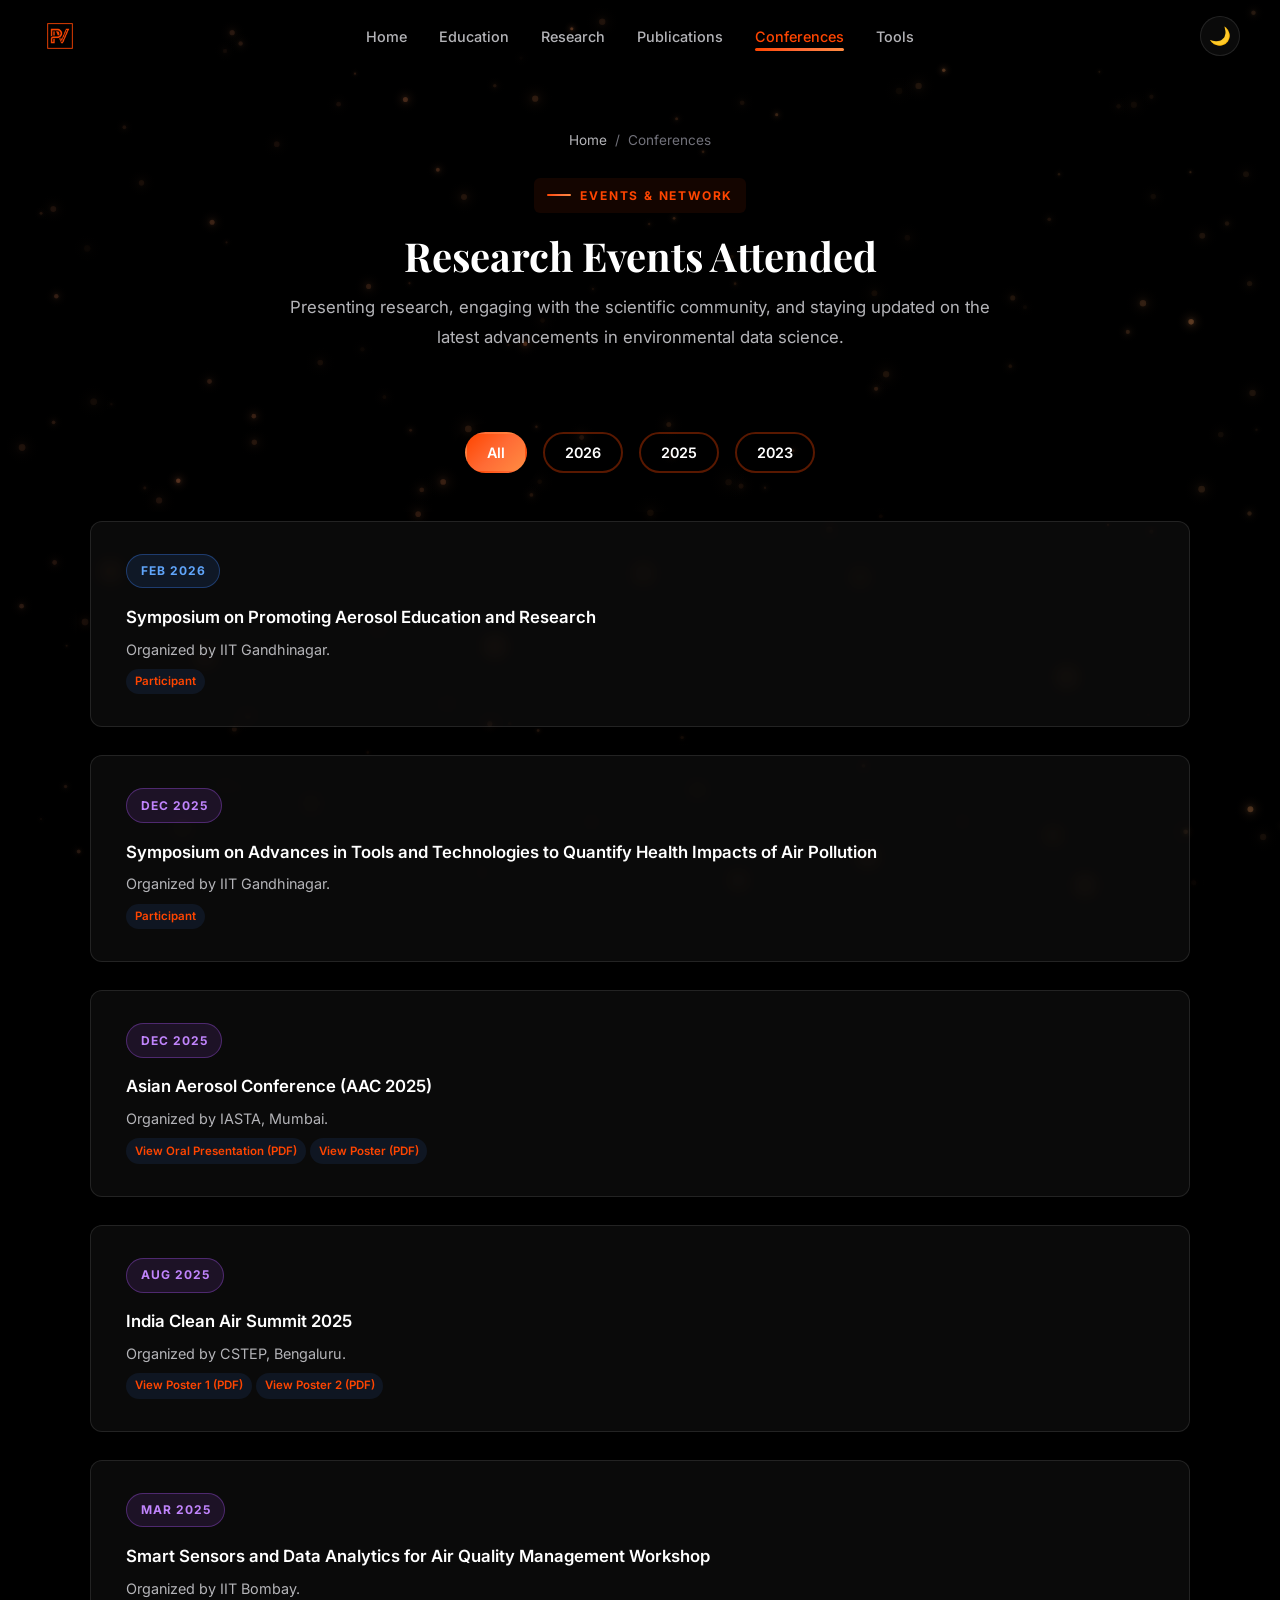
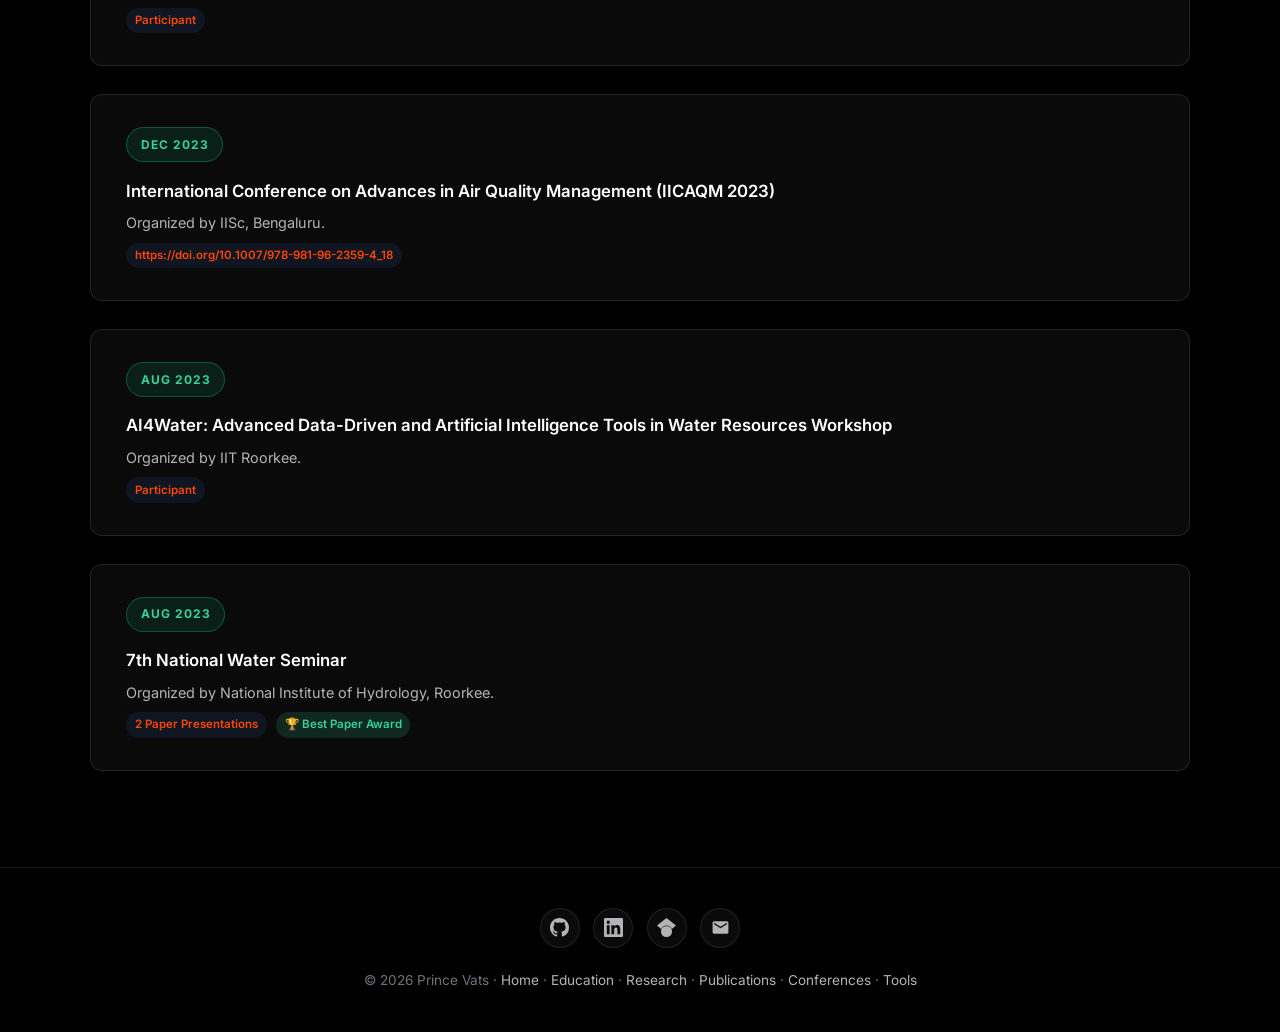
==== commit da43c296: "Add Github link" ====
--- a/pages/conferences.html
+++ b/pages/conferences.html
@@ -7,31 +7,31 @@
   <link rel="icon" type="image/png" href="../assets/images/PV_logo.png" />
   <link rel="stylesheet" href="../css/style.css?v=3" />
   <style>
-    /* Custom Year Event Colors */
-    .event-date.year-2027 {
-      --event-bg: rgba(245, 158, 11, 0.1); /* Example: Orange theme */
-      --event-border: rgba(245, 158, 11, 0.3);
-      --event-grad: linear-gradient(135deg, #f59e0b 0%, #ef4444 100%);
-    }
-    .event-date.year-2026 {
-      --event-bg: rgba(59, 130, 246, 0.1); /* Example: Blue theme */
-      --event-border: rgba(59, 130, 246, 0.3);
-      --event-grad: linear-gradient(135deg, #3b82f6 0%, #8b5cf6 100%);
-    }
-    .event-date.year-2025 {
-      --event-bg: rgba(147, 51, 234, 0.1);
-      --event-border: rgba(147, 51, 234, 0.3);
-      --event-grad: linear-gradient(135deg, #a855f7 0%, #ec4899 100%);
-    }
-    .event-date.year-2024 {
-      --event-bg: rgba(236, 72, 153, 0.1); /* Example: Pink theme */
-      --event-border: rgba(236, 72, 153, 0.3);
-      --event-grad: linear-gradient(135deg, #ec4899 0%, #f43f5e 100%);
-    }
-    .event-date.year-2023 {
-      --event-bg: rgba(16, 185, 129, 0.1);
-      --event-border: rgba(16, 185, 129, 0.3);
-      --event-grad: linear-gradient(135deg, #10b981 0%, #2dd4bf 100%);
+    /* Custom Year Event Badge Colors */
+    .event-date-badge.year-2027 {
+      --event-bg: rgba(245, 158, 11, 0.12);
+      --event-border: rgba(245, 158, 11, 0.35);
+      --event-text: #fbbf24;
+    }
+    .event-date-badge.year-2026 {
+      --event-bg: rgba(59, 130, 246, 0.12);
+      --event-border: rgba(59, 130, 246, 0.35);
+      --event-text: #60a5fa;
+    }
+    .event-date-badge.year-2025 {
+      --event-bg: rgba(168, 85, 247, 0.12);
+      --event-border: rgba(168, 85, 247, 0.35);
+      --event-text: #c084fc;
+    }
+    .event-date-badge.year-2024 {
+      --event-bg: rgba(236, 72, 153, 0.12);
+      --event-border: rgba(236, 72, 153, 0.35);
+      --event-text: #f472b6;
+    }
+    .event-date-badge.year-2023 {
+      --event-bg: rgba(16, 185, 129, 0.12);
+      --event-border: rgba(16, 185, 129, 0.35);
+      --event-text: #34d399;
     }
   </style>
 </head>
@@ -91,11 +91,8 @@
       
       <!-- Event -->
       <div class="event-item filterable-item" data-year="2026">
-        <div class="event-date year-2026">
-          <span class="label">Feb</span>
-          <span class="year">2026</span>
-        </div>
-        <div class="event-content">
+        <div class="event-content">
+          <span class="event-date-badge year-2026">Feb 2026</span>
           <h3>Symposium on Promoting Aerosol Education and Research</h3>
           <p>Organized by IIT Gandhinagar.</p>
           <span class="event-tag">Participant</span>
@@ -104,11 +101,8 @@
 
       <!-- Event -->
       <div class="event-item filterable-item" data-year="2025">
-        <div class="event-date year-2025">
-          <span class="label">Dec</span>
-          <span class="year">2025</span>
-        </div>
-        <div class="event-content">
+        <div class="event-content">
+          <span class="event-date-badge year-2025">Dec 2025</span>
           <h3>Symposium on Advances in Tools and Technologies to Quantify Health Impacts of Air Pollution</h3>
           <p>Organized by IIT Gandhinagar.</p>
           <span class="event-tag">Participant</span>
@@ -117,11 +111,8 @@
 
       <!-- Event -->
       <div class="event-item filterable-item" data-year="2025">
-        <div class="event-date year-2025">
-          <span class="label">Dec</span>
-          <span class="year">2025</span>
-        </div>
-        <div class="event-content">
+        <div class="event-content">
+          <span class="event-date-badge year-2025">Dec 2025</span>
           <h3>Asian Aerosol Conference (AAC 2025)</h3>
           <p>Organized by IASTA, Mumbai.</p>
           <a href="../assets/pdf/AAC_2025_Oral.pdf" target="_blank" rel="noopener"><span class="event-tag">View Oral Presentation (PDF)</span></a>
@@ -131,11 +122,8 @@
 
       <!-- Event -->
       <div class="event-item filterable-item" data-year="2025">
-        <div class="event-date year-2025">
-          <span class="label">Aug</span>
-          <span class="year">2025</span>
-        </div>
-        <div class="event-content">
+        <div class="event-content">
+          <span class="event-date-badge year-2025">Aug 2025</span>
           <h3>India Clean Air Summit 2025</h3>
           <p>Organized by CSTEP, Bengaluru.</p>
           <a href="../assets/pdf/ICAS_2025_Poster_1.pdf" target="_blank" rel="noopener"><span class="event-tag">View Poster 1 (PDF)</span></a>
@@ -145,11 +133,8 @@
 
       <!-- Event -->
       <div class="event-item filterable-item" data-year="2025">
-        <div class="event-date year-2025">
-          <span class="label">Mar</span>
-          <span class="year">2025</span>
-        </div>
-        <div class="event-content">
+        <div class="event-content">
+          <span class="event-date-badge year-2025">Mar 2025</span>
           <h3>Smart Sensors and Data Analytics for Air Quality Management Workshop</h3>
           <p>Organized by IIT Bombay.</p>
           <span class="event-tag">Participant</span>
@@ -158,24 +143,18 @@
 
       <!-- Event -->
       <div class="event-item filterable-item" data-year="2023">
-        <div class="event-date year-2023">
-          <span class="label">Dec</span>
-          <span class="year">2023</span>
-        </div>
-        <div class="event-content">
+        <div class="event-content">
+          <span class="event-date-badge year-2023">Dec 2023</span>
           <h3>International Conference on Advances in Air Quality Management (IICAQM 2023)</h3>
           <p>Organized by IISc, Bengaluru.</p>
-          <a href="https://doi.org/10.1007/978-981-96-2359-4_18"><span class="event-tag">https://doi.org/10.1007/978-981-96-2359-4_18</span></a>
+          <a href="https://doi.org/10.1007/978-981-96-2359-4_18" target="_blank" rel="noopener"><span class="event-tag">https://doi.org/10.1007/978-981-96-2359-4_18</span></a>
         </div>
       </div>
 
       <!-- Event -->
       <div class="event-item filterable-item" data-year="2023">
-        <div class="event-date year-2023">
-          <span class="label">Aug</span>
-          <span class="year">2023</span>
-        </div>
-        <div class="event-content">
+        <div class="event-content">
+          <span class="event-date-badge year-2023">Aug 2023</span>
           <h3>AI4Water: Advanced Data-Driven and Artificial Intelligence Tools in Water Resources Workshop</h3>
           <p>Organized by IIT Roorkee.</p>
           <span class="event-tag">Participant</span>
@@ -184,11 +163,8 @@
 
       <!-- Event -->
       <div class="event-item filterable-item" data-year="2023">
-        <div class="event-date year-2023">
-          <span class="label">Aug</span>
-          <span class="year">2023</span>
-        </div>
-        <div class="event-content">
+        <div class="event-content">
+          <span class="event-date-badge year-2023">Aug 2023</span>
           <h3>7th National Water Seminar</h3>
           <p>Organized by National Institute of Hydrology, Roorkee.</p>
           <span class="event-tag">2 Paper Presentations</span>
@@ -244,8 +220,7 @@
         // Show/hide items
         items.forEach(item => {
           if (filterVal === 'all' || item.getAttribute('data-year') === filterVal) {
-            item.style.display = 'grid'; // .event-item uses grid
-            // trigger small reflow for animation if wanted
+            item.style.display = 'block'; // .event-item uses block
             item.style.opacity = '1';
           } else {
             item.style.display = 'none';
--- a/css/style.css
+++ b/css/style.css
@@ -1265,13 +1265,10 @@
   background: var(--bg-glass);
   border: 1.5px solid var(--border-subtle);
   border-radius: var(--radius-md);
-  padding: 2.2rem;
+  padding: 2rem 2.2rem;
   transition: var(--transition-smooth);
   backdrop-filter: blur(10px);
-  display: grid;
-  grid-template-columns: auto 1fr;
-  gap: 1.75rem;
-  align-items: start;
+  display: block;
   box-shadow: var(--shadow-sm);
   position: relative;
   overflow: hidden;
@@ -1299,33 +1296,26 @@
   opacity: 1;
 }
 
-.event-date {
-  display: flex;
-  flex-direction: column;
-  align-items: center;
-  justify-content: center;
-  min-width: 80px;
-  padding: 0.85rem;
-  border-radius: var(--radius-sm);
+.event-date-badge {
+  display: inline-flex;
+  align-items: center;
+  gap: 0.35rem;
+  font-size: 0.75rem;
+  font-weight: 700;
+  text-transform: uppercase;
+  letter-spacing: 0.08em;
+  padding: 0.35rem 0.85rem;
+  border-radius: 50px;
   background: var(--event-bg, var(--accent-soft-glow));
   border: 1.5px solid var(--event-border, var(--border-accent));
-  transition: var(--transition-smooth);
-}
-
-.event-date .year {
-  font-size: 1.4rem;
-  font-weight: 700;
-  background: var(--event-grad, var(--accent-gradient));
-  -webkit-background-clip: text;
-  -webkit-text-fill-color: transparent;
-  background-clip: text;
-}
-
-.event-date .label {
-  font-size: 0.7rem;
-  color: var(--text-muted);
-  text-transform: uppercase;
-  letter-spacing: 0.05em;
+  color: var(--event-text, var(--accent-1));
+  margin-bottom: 0.85rem;
+  transition: var(--transition-fast);
+}
+
+.event-date-badge:hover {
+  transform: translateY(-2px);
+  box-shadow: 0 4px 12px var(--accent-glow);
 }
 
 .event-content h3 {
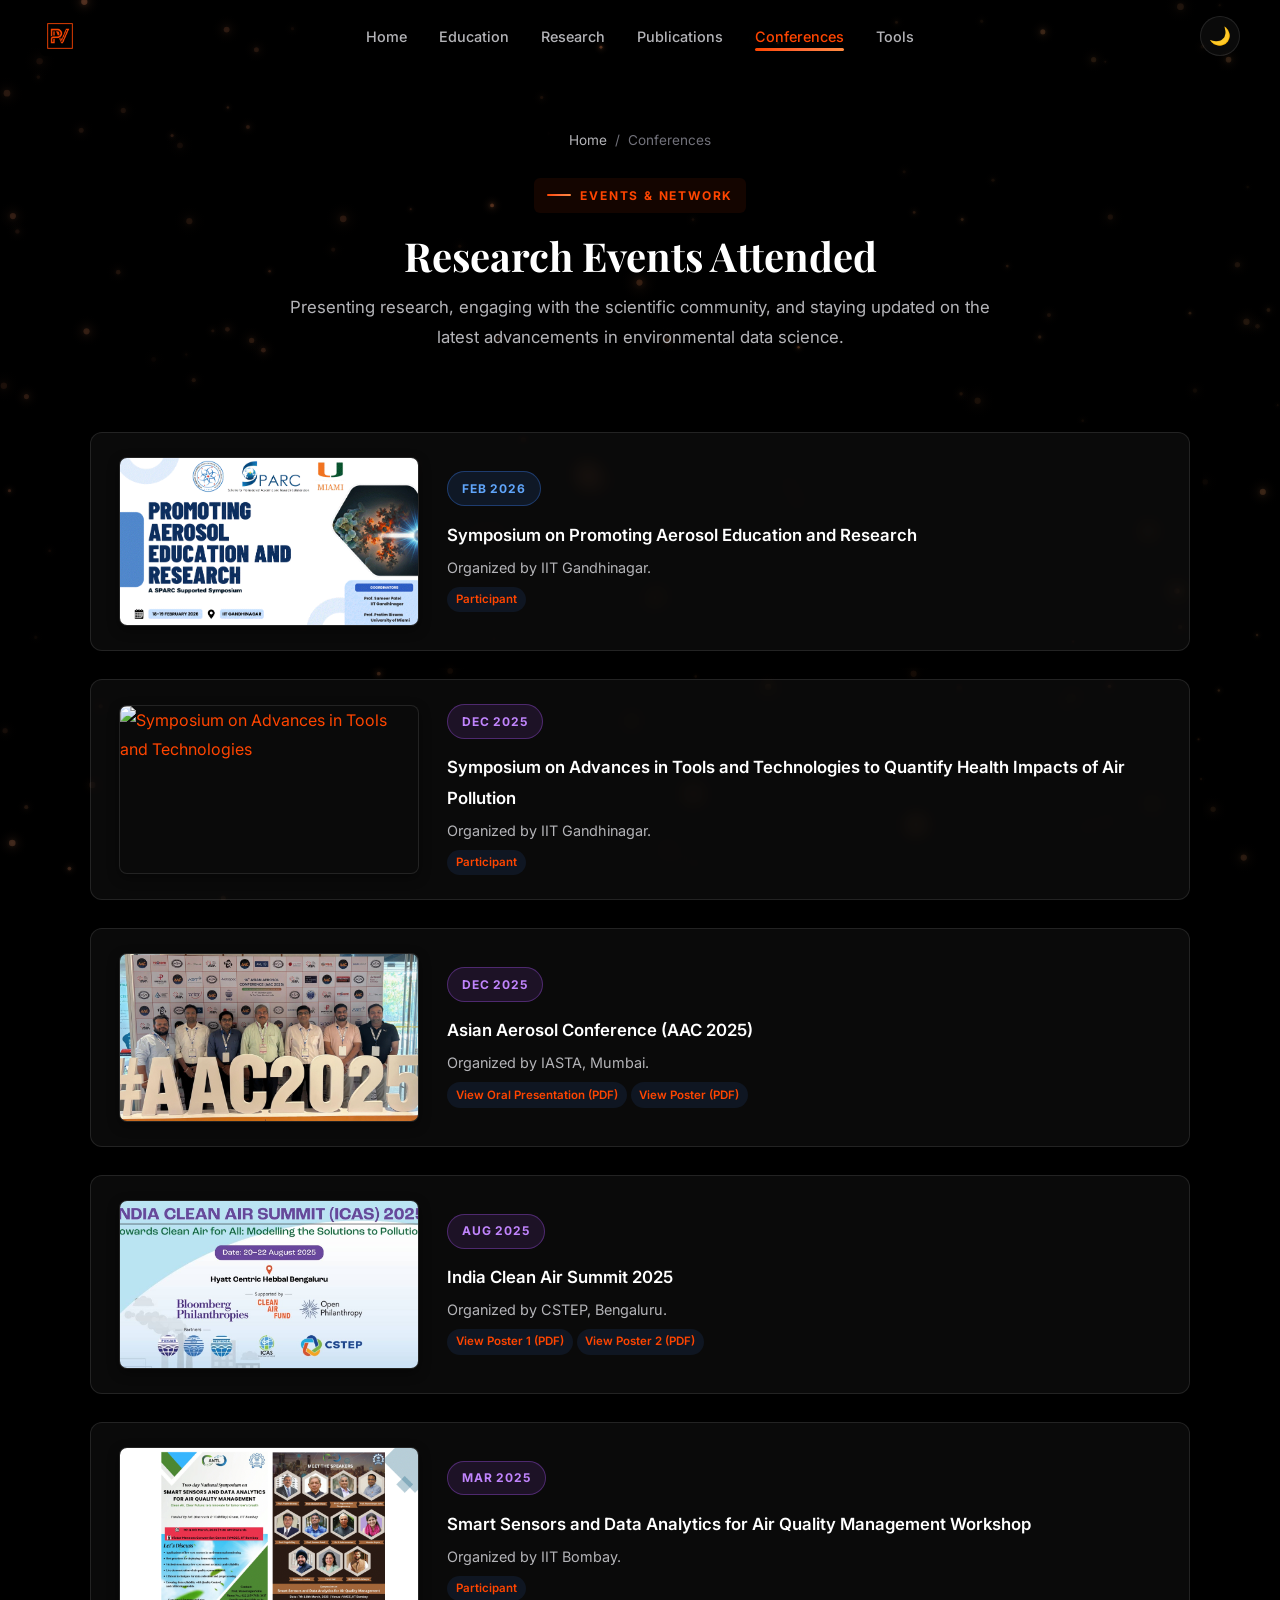
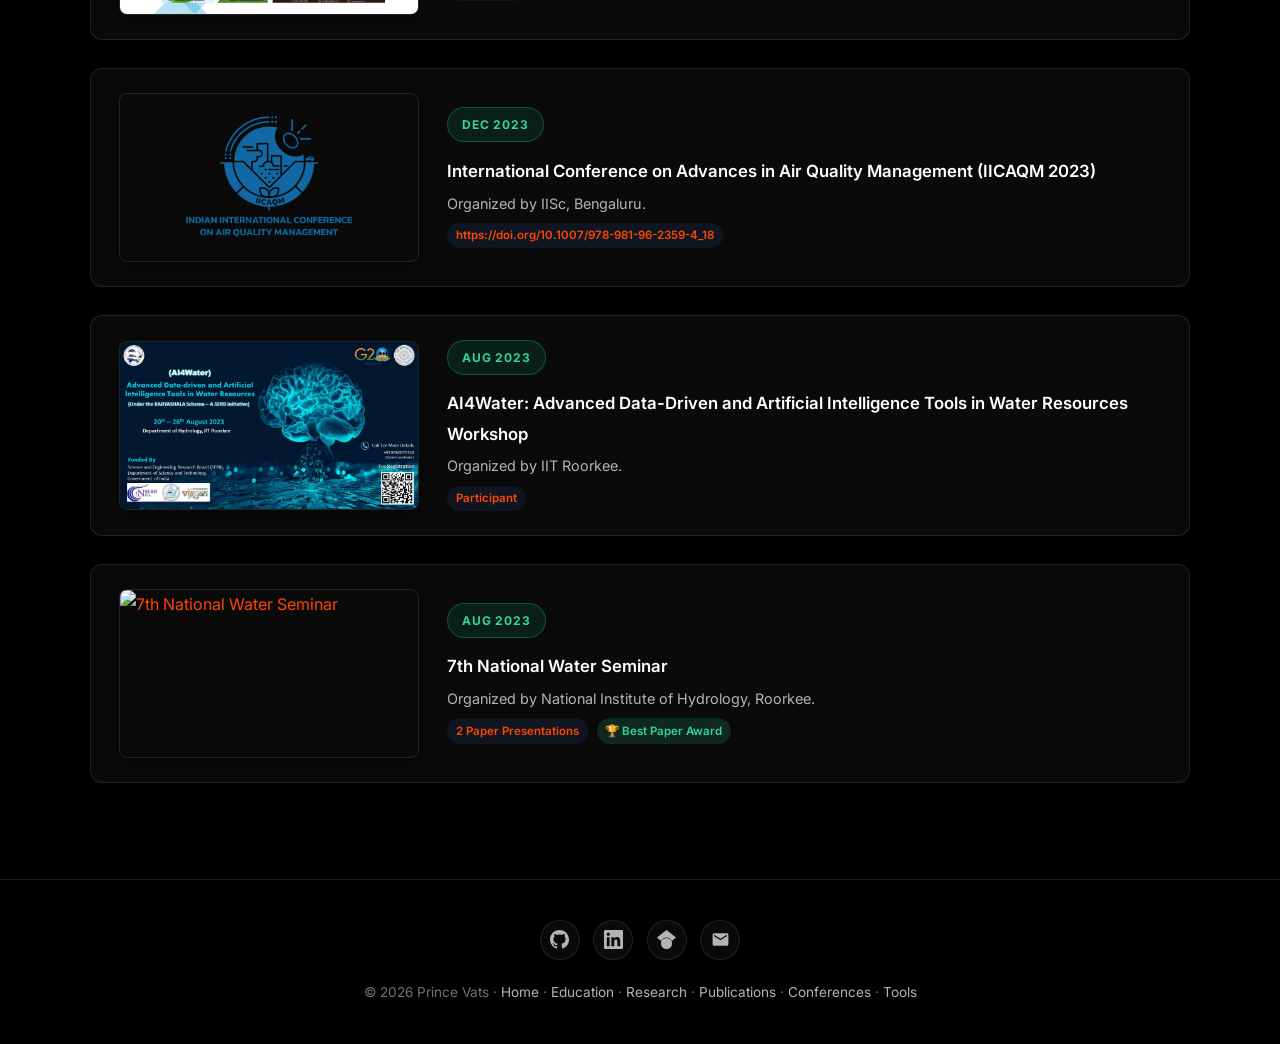
==== commit 01e1f948: "added date badge" ====
--- a/pages/conferences.html
+++ b/pages/conferences.html
@@ -79,18 +79,13 @@
 <section id="conferences" style="padding-top: 2rem;">
   <div class="section-container reveal">
     
-    <!-- Year Filters -->
-    <div class="filter-controls" id="eventFilters">
-      <button class="btn btn-primary filter-btn active" data-filter="all">All</button>
-      <button class="btn btn-outline filter-btn" data-filter="2026">2026</button>
-      <button class="btn btn-outline filter-btn" data-filter="2025">2025</button>
-      <button class="btn btn-outline filter-btn" data-filter="2023">2023</button>
-    </div>
-
     <div class="event-list" id="eventList">
       
       <!-- Event -->
       <div class="event-item filterable-item" data-year="2026">
+        <a href="../assets/gif/events/PAER2026.gif" target="_blank" rel="noopener" class="event-media">
+          <img src="../assets/gif/events/PAER2026.gif" alt="Symposium on Promoting Aerosol Education and Research" loading="lazy" />
+        </a>
         <div class="event-content">
           <span class="event-date-badge year-2026">Feb 2026</span>
           <h3>Symposium on Promoting Aerosol Education and Research</h3>
@@ -101,6 +96,9 @@
 
       <!-- Event -->
       <div class="event-item filterable-item" data-year="2025">
+        <a href="../assets/gif/events/APHES2025.gif" target="_blank" rel="noopener" class="event-media">
+          <img src="../assets/gif/events/APHES2025.gif" alt="Symposium on Advances in Tools and Technologies" loading="lazy" />
+        </a>
         <div class="event-content">
           <span class="event-date-badge year-2025">Dec 2025</span>
           <h3>Symposium on Advances in Tools and Technologies to Quantify Health Impacts of Air Pollution</h3>
@@ -111,6 +109,9 @@
 
       <!-- Event -->
       <div class="event-item filterable-item" data-year="2025">
+        <a href="../assets/gif/events/AAC2025.gif" target="_blank" rel="noopener" class="event-media">
+          <img src="../assets/gif/events/AAC2025.gif" alt="Asian Aerosol Conference (AAC 2025)" loading="lazy" />
+        </a>
         <div class="event-content">
           <span class="event-date-badge year-2025">Dec 2025</span>
           <h3>Asian Aerosol Conference (AAC 2025)</h3>
@@ -122,6 +123,9 @@
 
       <!-- Event -->
       <div class="event-item filterable-item" data-year="2025">
+        <a href="../assets/images/events/ICAS2025.jpg" target="_blank" rel="noopener" class="event-media">
+          <img src="../assets/images/events/ICAS2025.jpg" alt="India Clean Air Summit 2025" loading="lazy" />
+        </a>
         <div class="event-content">
           <span class="event-date-badge year-2025">Aug 2025</span>
           <h3>India Clean Air Summit 2025</h3>
@@ -133,6 +137,9 @@
 
       <!-- Event -->
       <div class="event-item filterable-item" data-year="2025">
+        <a href="../assets/gif/events/IITB2025.gif" target="_blank" rel="noopener" class="event-media">
+          <img src="../assets/gif/events/IITB2025.gif" alt="Smart Sensors and Data Analytics Workshop" loading="lazy" />
+        </a>
         <div class="event-content">
           <span class="event-date-badge year-2025">Mar 2025</span>
           <h3>Smart Sensors and Data Analytics for Air Quality Management Workshop</h3>
@@ -143,6 +150,9 @@
 
       <!-- Event -->
       <div class="event-item filterable-item" data-year="2023">
+        <a href="../assets/images/events/IICAQM.png" target="_blank" rel="noopener" class="event-media">
+          <img src="../assets/images/events/IICAQM.png" alt="International Conference on Advances in Air Quality Management" loading="lazy" />
+        </a>
         <div class="event-content">
           <span class="event-date-badge year-2023">Dec 2023</span>
           <h3>International Conference on Advances in Air Quality Management (IICAQM 2023)</h3>
@@ -153,6 +163,9 @@
 
       <!-- Event -->
       <div class="event-item filterable-item" data-year="2023">
+        <a href="../assets/images/events/AI4Water.jpg" target="_blank" rel="noopener" class="event-media">
+          <img src="../assets/images/events/AI4Water.jpg" alt="AI4Water Workshop" loading="lazy" />
+        </a>
         <div class="event-content">
           <span class="event-date-badge year-2023">Aug 2023</span>
           <h3>AI4Water: Advanced Data-Driven and Artificial Intelligence Tools in Water Resources Workshop</h3>
@@ -163,6 +176,9 @@
 
       <!-- Event -->
       <div class="event-item filterable-item" data-year="2023">
+        <a href="../assets/images/events/7NWS.JPG" target="_blank" rel="noopener" class="event-media">
+          <img src="../assets/images/events/7NWS.JPG" alt="7th National Water Seminar" loading="lazy" />
+        </a>
         <div class="event-content">
           <span class="event-date-badge year-2023">Aug 2023</span>
           <h3>7th National Water Seminar</h3>
@@ -199,37 +215,7 @@
 <!-- ===== Scripts ===== -->
 <script src="../js/particles.js"></script>
 <script src="../js/nav.js"></script>
-<script>
-  // Simple filtering logic
-  document.addEventListener('DOMContentLoaded', () => {
-    const filterBtns = document.querySelectorAll('#eventFilters .filter-btn');
-    const items = document.querySelectorAll('#eventList .filterable-item');
-
-    filterBtns.forEach(btn => {
-      btn.addEventListener('click', () => {
-        // Update active class
-        filterBtns.forEach(b => {
-          b.classList.remove('btn-primary', 'active');
-          if(!b.classList.contains('btn-outline')) b.classList.add('btn-outline');
-        });
-        btn.classList.add('btn-primary', 'active');
-        btn.classList.remove('btn-outline');
-
-        const filterVal = btn.getAttribute('data-filter');
-
-        // Show/hide items
-        items.forEach(item => {
-          if (filterVal === 'all' || item.getAttribute('data-year') === filterVal) {
-            item.style.display = 'block'; // .event-item uses block
-            item.style.opacity = '1';
-          } else {
-            item.style.display = 'none';
-          }
-        });
-      });
-    });
-  });
-</script>
+
 
 </body>
 </html>
--- a/css/style.css
+++ b/css/style.css
@@ -1265,10 +1265,13 @@
   background: var(--bg-glass);
   border: 1.5px solid var(--border-subtle);
   border-radius: var(--radius-md);
-  padding: 2rem 2.2rem;
+  padding: 1.5rem 1.75rem;
   transition: var(--transition-smooth);
   backdrop-filter: blur(10px);
-  display: block;
+  display: grid;
+  grid-template-columns: 300px 1fr;
+  gap: 1.75rem;
+  align-items: center;
   box-shadow: var(--shadow-sm);
   position: relative;
   overflow: hidden;
@@ -1294,6 +1297,37 @@
 
 .event-item:hover::before {
   opacity: 1;
+}
+
+.event-media {
+  display: block;
+  position: relative;
+  width: 100%;
+  aspect-ratio: 16 / 9;
+  border-radius: var(--radius-sm);
+  overflow: hidden;
+  border: 1.5px solid var(--border-subtle);
+  background: var(--bg-secondary);
+  box-shadow: var(--shadow-sm);
+  transition: var(--transition-smooth);
+  flex-shrink: 0;
+}
+
+.event-media img {
+  width: 100%;
+  height: 100%;
+  object-fit: cover;
+  display: block;
+  transition: transform 0.4s ease, filter 0.4s ease;
+}
+
+.event-item:hover .event-media {
+  border-color: var(--accent-1);
+  box-shadow: var(--shadow-glow);
+}
+
+.event-item:hover .event-media img {
+  transform: scale(1.05);
 }
 
 .event-date-badge {
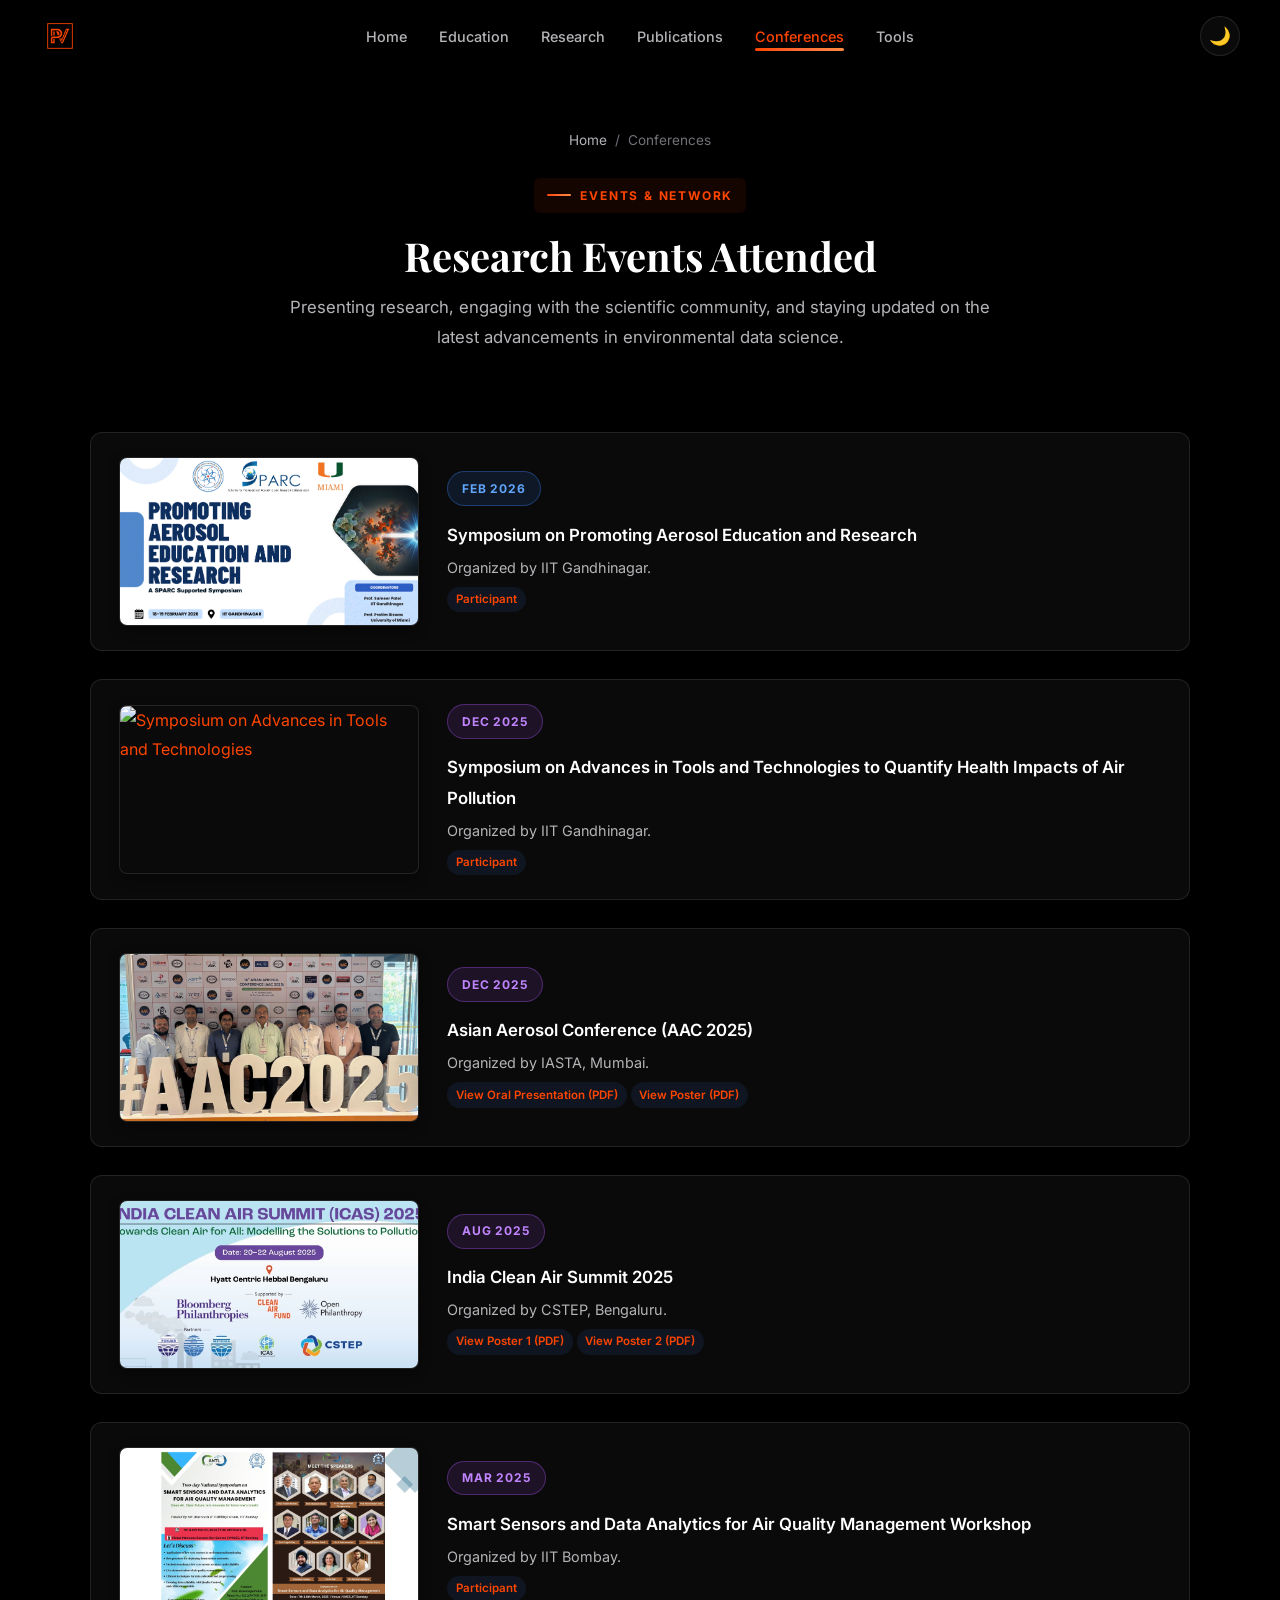
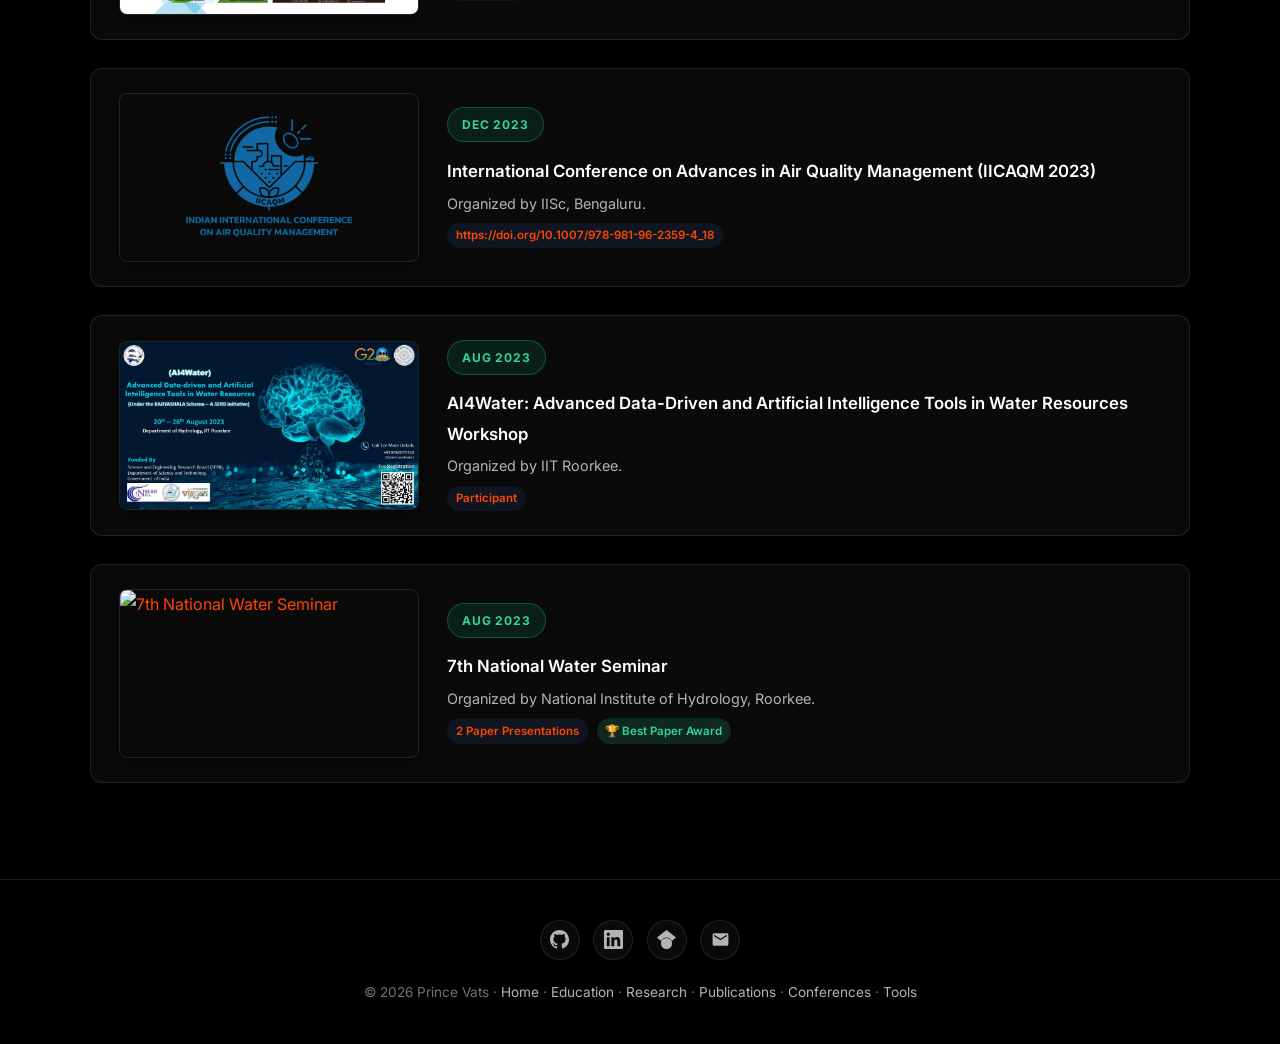
==== commit 8c6b8fa3: "added posters" ====
--- a/pages/conferences.html
+++ b/pages/conferences.html
@@ -130,7 +130,7 @@
           <span class="event-date-badge year-2025">Aug 2025</span>
           <h3>India Clean Air Summit 2025</h3>
           <p>Organized by CSTEP, Bengaluru.</p>
-          <a href="../assets/pdf/ICAS_2025_Poster_1.pdf" target="_blank" rel="noopener"><span class="event-tag">View Poster 1 (PDF)</span></a>
+          <a href="../assets/pdf/Prince_Vats_Poster.pdf" target="_blank" rel="noopener"><span class="event-tag">View Poster 1 (PDF)</span></a>
           <a href="../assets/pdf/ICAS_2025_Poster_2.pdf" target="_blank" rel="noopener"><span class="event-tag">View Poster 2 (PDF)</span></a>
         </div>
       </div>
--- a/css/style.css
+++ b/css/style.css
@@ -1777,3 +1777,179 @@
     font-size: 1.1rem;
   }
 }
+
+/* ===== Image Lightbox Modal ===== */
+.lightbox-modal {
+  position: fixed;
+  inset: 0;
+  z-index: 1000;
+  display: flex;
+  align-items: center;
+  justify-content: center;
+  background: rgba(0, 0, 0, 0.88);
+  backdrop-filter: blur(12px);
+  opacity: 0;
+  visibility: hidden;
+  transition: opacity 0.35s cubic-bezier(0.4, 0, 0.2, 1), visibility 0.35s cubic-bezier(0.4, 0, 0.2, 1);
+  padding: 2rem;
+}
+
+.lightbox-modal.active {
+  opacity: 1;
+  visibility: visible;
+}
+
+.lightbox-container {
+  position: relative;
+  max-width: 850px;
+  width: 92vw;
+  max-height: 90vh;
+  display: flex;
+  flex-direction: column;
+  align-items: center;
+  overflow-y: auto;
+  transform: scale(0.92);
+  transition: transform 0.35s cubic-bezier(0.4, 0, 0.2, 1);
+  padding: 1.5rem 0.5rem 0.5rem 0.5rem;
+}
+
+.lightbox-container::-webkit-scrollbar {
+  width: 6px;
+}
+.lightbox-container::-webkit-scrollbar-thumb {
+  background: var(--border-accent);
+  border-radius: 4px;
+}
+
+.lightbox-modal.active .lightbox-container {
+  transform: scale(1);
+}
+
+.lightbox-img {
+  max-width: 100%;
+  max-height: 55vh;
+  object-fit: contain;
+  border-radius: var(--radius-md);
+  border: 1.5px solid var(--border-accent);
+  box-shadow: 0 20px 50px rgba(0, 0, 0, 0.8), var(--shadow-glow-lg);
+  flex-shrink: 0;
+}
+
+.lightbox-details {
+  margin-top: 1.25rem;
+  width: 100%;
+  background: var(--bg-card);
+  border: 1.5px solid var(--border-subtle);
+  border-radius: var(--radius-md);
+  padding: 1.5rem;
+  backdrop-filter: blur(16px);
+  box-shadow: var(--shadow-card);
+  color: var(--text-primary);
+  text-align: left;
+  animation: fadeInUp 0.3s ease-out;
+}
+
+.lightbox-details .event-date-badge {
+  margin-bottom: 0.6rem;
+}
+
+.lightbox-details h3 {
+  font-size: 1.25rem;
+  font-weight: 700;
+  color: var(--text-primary);
+  margin-bottom: 0.5rem;
+  line-height: 1.35;
+}
+
+.lightbox-details p {
+  color: var(--text-secondary);
+  font-size: 0.95rem;
+  line-height: 1.6;
+  margin-bottom: 0.85rem;
+}
+
+.lightbox-details a {
+  text-decoration: none;
+  display: inline-block;
+}
+
+.lightbox-details .event-tag {
+  display: inline-block;
+  margin-right: 0.5rem;
+  margin-top: 0.35rem;
+}
+
+.lightbox-close {
+  position: absolute;
+  top: -45px;
+  right: -5px;
+  width: 40px;
+  height: 40px;
+  border-radius: 50%;
+  background: rgba(255, 255, 255, 0.15);
+  border: 1.5px solid rgba(255, 255, 255, 0.3);
+  color: #fff;
+  font-size: 1.3rem;
+  display: flex;
+  align-items: center;
+  justify-content: center;
+  cursor: pointer;
+  transition: var(--transition-fast);
+  line-height: 1;
+}
+
+.lightbox-close:hover {
+  background: var(--accent-1);
+  border-color: var(--accent-1);
+  transform: scale(1.1);
+}
+
+.lightbox-nav {
+  position: absolute;
+  top: 50%;
+  transform: translateY(-50%);
+  width: 48px;
+  height: 48px;
+  border-radius: 50%;
+  background: rgba(255, 255, 255, 0.12);
+  border: 1.5px solid rgba(255, 255, 255, 0.25);
+  color: #fff;
+  font-size: 1.4rem;
+  display: flex;
+  align-items: center;
+  justify-content: center;
+  cursor: pointer;
+  transition: var(--transition-fast);
+  z-index: 1010;
+  user-select: none;
+  backdrop-filter: blur(8px);
+}
+
+.lightbox-nav:hover {
+  background: var(--accent-1);
+  border-color: var(--accent-1);
+  transform: translateY(-50%) scale(1.1);
+  box-shadow: var(--shadow-glow);
+}
+
+.lightbox-prev {
+  left: 2rem;
+}
+
+.lightbox-next {
+  right: 2rem;
+}
+
+@media (max-width: 700px) {
+  .lightbox-prev {
+    left: 0.75rem;
+  }
+  .lightbox-next {
+    right: 0.75rem;
+  }
+  .lightbox-nav {
+    width: 40px;
+    height: 40px;
+    font-size: 1.1rem;
+  }
+}
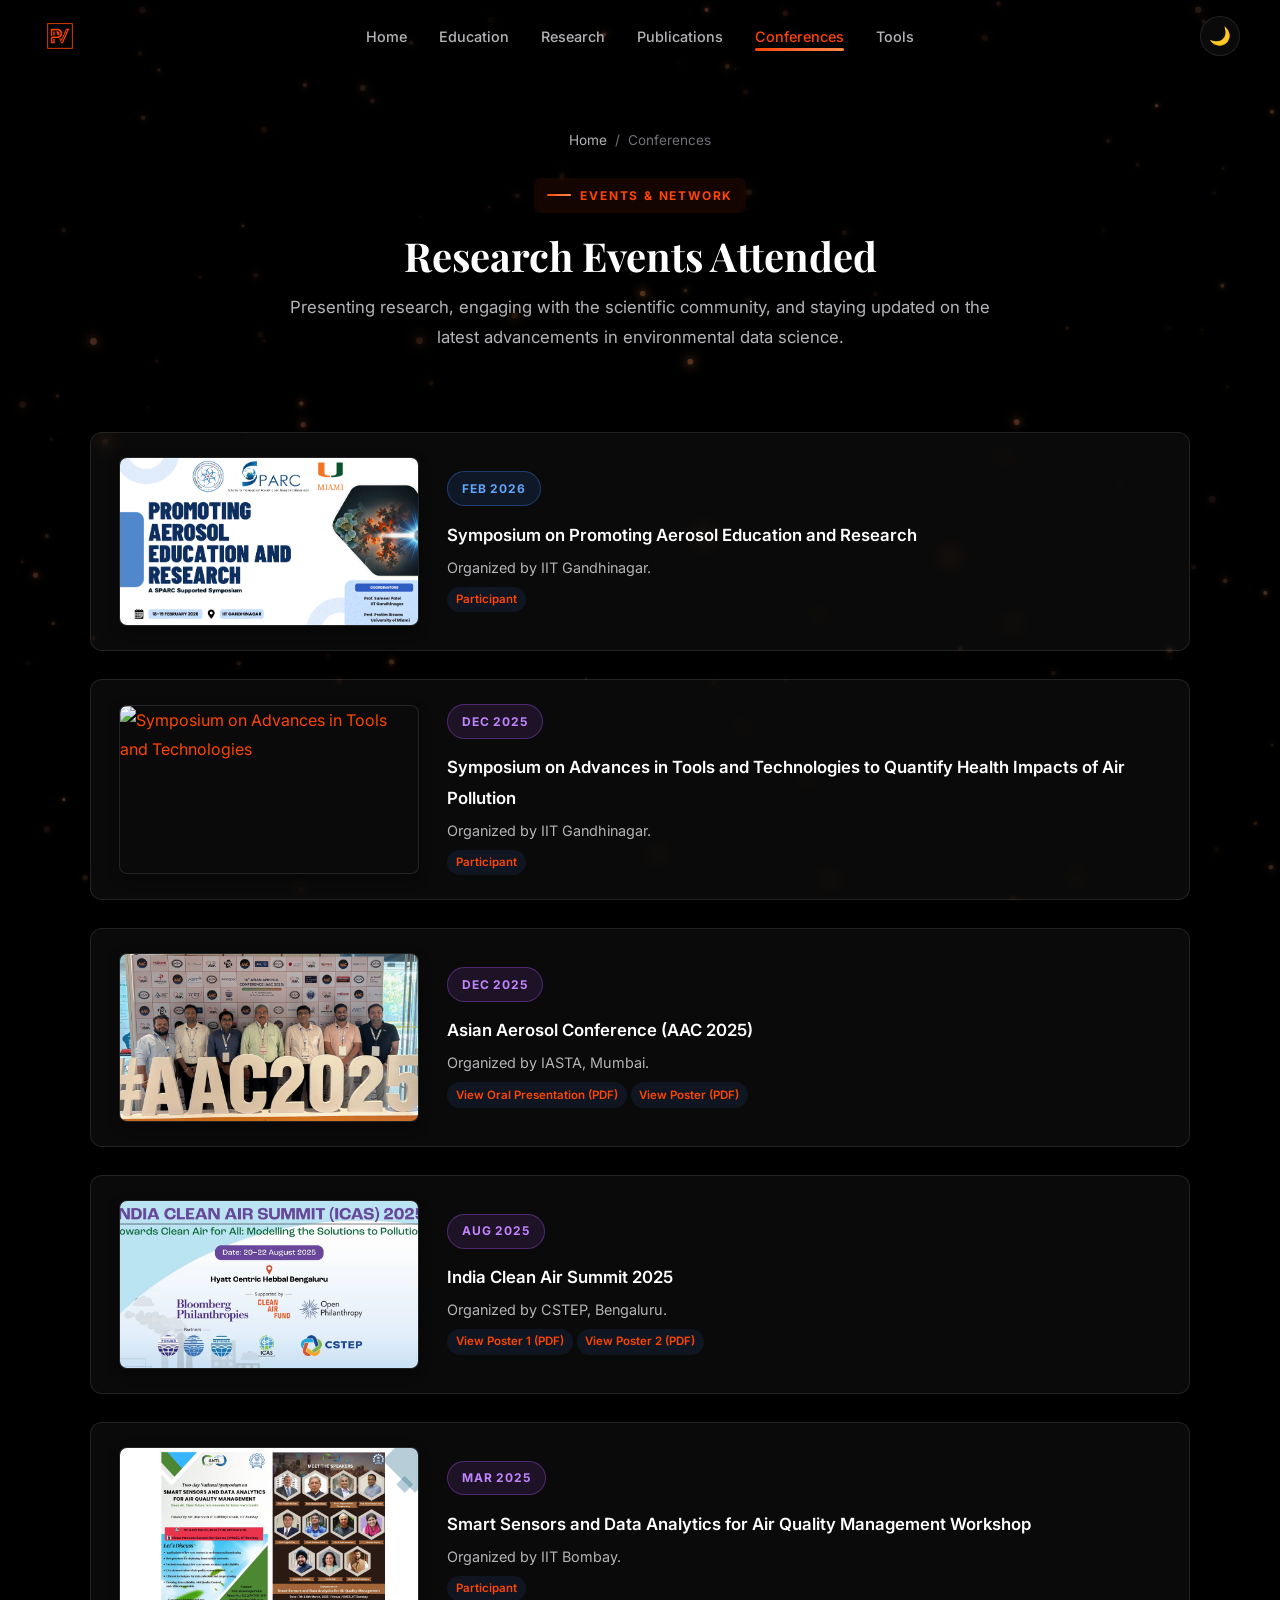
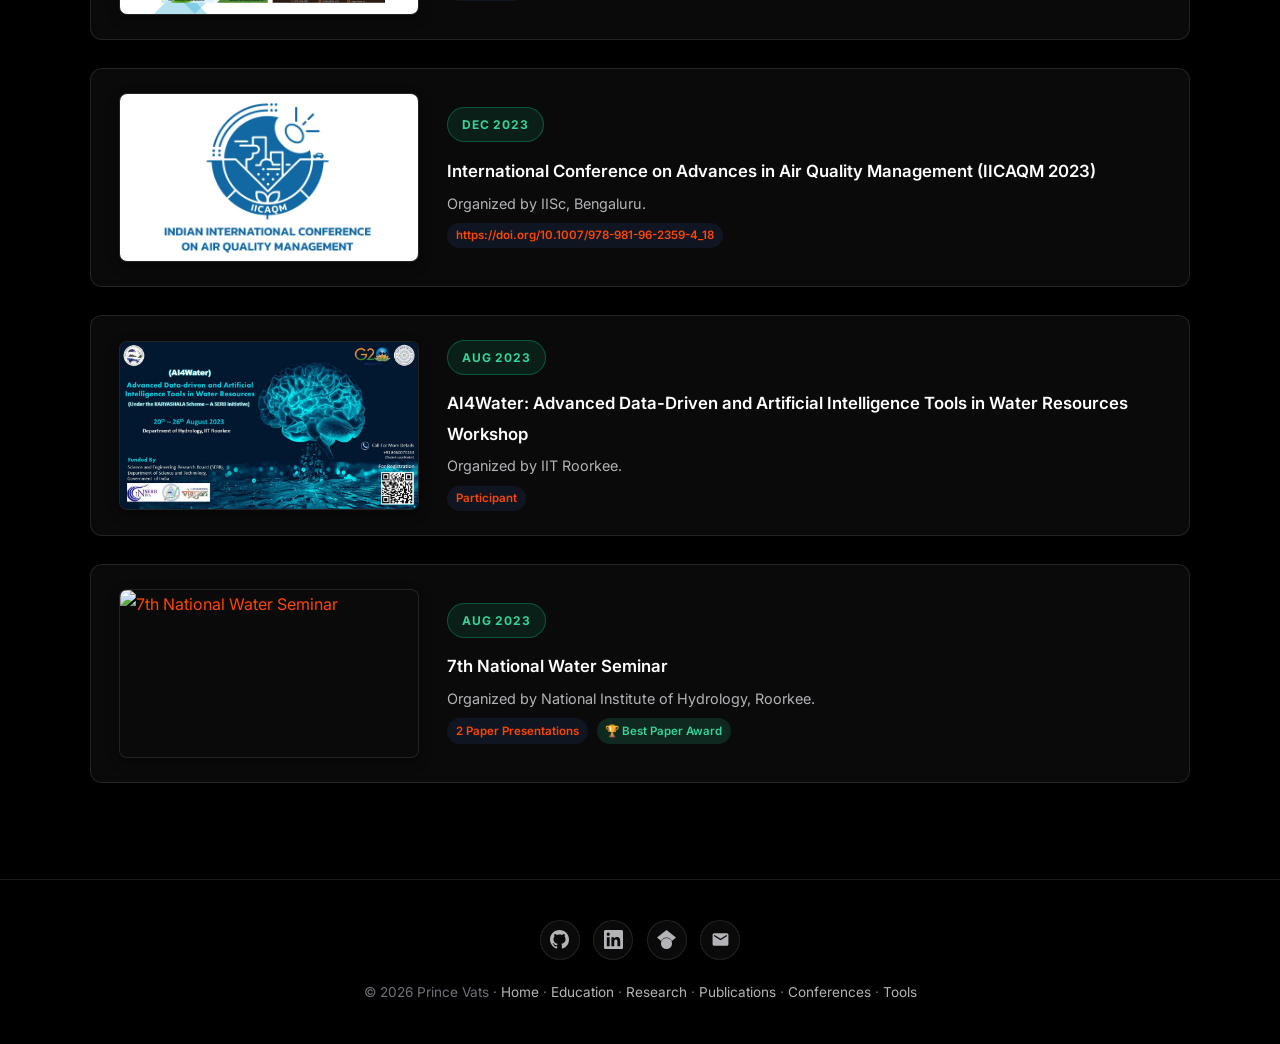
==== commit 31d8767e: "added images" ====
--- a/pages/conferences.html
+++ b/pages/conferences.html
@@ -1,5 +1,6 @@
 <!DOCTYPE html>
 <html lang="en">
+
 <head>
   <meta charset="UTF-8" />
   <meta name="viewport" content="width=device-width, initial-scale=1.0" />
@@ -13,21 +14,25 @@
       --event-border: rgba(245, 158, 11, 0.35);
       --event-text: #fbbf24;
     }
+
     .event-date-badge.year-2026 {
       --event-bg: rgba(59, 130, 246, 0.12);
       --event-border: rgba(59, 130, 246, 0.35);
       --event-text: #60a5fa;
     }
+
     .event-date-badge.year-2025 {
       --event-bg: rgba(168, 85, 247, 0.12);
       --event-border: rgba(168, 85, 247, 0.35);
       --event-text: #c084fc;
     }
+
     .event-date-badge.year-2024 {
       --event-bg: rgba(236, 72, 153, 0.12);
       --event-border: rgba(236, 72, 153, 0.35);
       --event-text: #f472b6;
     }
+
     .event-date-badge.year-2023 {
       --event-bg: rgba(16, 185, 129, 0.12);
       --event-border: rgba(16, 185, 129, 0.35);
@@ -35,187 +40,215 @@
     }
   </style>
 </head>
+
 <body>
 
-<!-- Aerosol particle canvas -->
-<canvas id="particleCanvas"></canvas>
-
-<!-- ===== Navigation ===== -->
-<nav class="navbar" id="navbar">
-  <div class="nav-inner">
-    <a href="../index.html" class="nav-logo">
-      <img src="../assets/images/PV_logo.png" alt="PV Logo" />
-    </a>
-    <ul class="nav-links" id="navLinks">
-      <li><a href="../index.html">Home</a></li>
-      <li><a href="education.html">Education</a></li>
-      <li><a href="research.html">Research</a></li>
-      <li><a href="publications.html">Publications</a></li>
-      <li><a href="conferences.html" class="active">Conferences</a></li>
-      <li><a href="tools.html">Tools</a></li>
-    </ul>
-    <button class="theme-toggle" id="themeToggle" aria-label="Toggle dark mode" title="Toggle theme">
-      <span>🌙</span>
-    </button>
-    <button class="hamburger" id="hamburger" aria-label="Toggle navigation">
-      <span></span><span></span><span></span>
-    </button>
+  <!-- Aerosol particle canvas -->
+  <canvas id="particleCanvas"></canvas>
+
+  <!-- ===== Navigation ===== -->
+  <nav class="navbar" id="navbar">
+    <div class="nav-inner">
+      <a href="../index.html" class="nav-logo">
+        <img src="../assets/images/PV_logo.png" alt="PV Logo" />
+      </a>
+      <ul class="nav-links" id="navLinks">
+        <li><a href="../index.html">Home</a></li>
+        <li><a href="education.html">Education</a></li>
+        <li><a href="research.html">Research</a></li>
+        <li><a href="publications.html">Publications</a></li>
+        <li><a href="conferences.html" class="active">Conferences</a></li>
+        <li><a href="tools.html">Tools</a></li>
+      </ul>
+      <button class="theme-toggle" id="themeToggle" aria-label="Toggle dark mode" title="Toggle theme">
+        <span>🌙</span>
+      </button>
+      <button class="hamburger" id="hamburger" aria-label="Toggle navigation">
+        <span></span><span></span><span></span>
+      </button>
+    </div>
+  </nav>
+
+  <!-- ===== Page Header ===== -->
+  <div class="page-header">
+    <div class="section-container reveal">
+      <div class="breadcrumb">
+        <a href="../index.html">Home</a> <span class="separator">/</span> <span>Conferences</span>
+      </div>
+      <span class="section-label">Events & Network</span>
+      <h1 class="section-title">Research Events Attended</h1>
+      <p class="section-subtitle">Presenting research, engaging with the scientific community, and staying updated on
+        the latest advancements in environmental data science.</p>
+    </div>
   </div>
-</nav>
-
-<!-- ===== Page Header ===== -->
-<div class="page-header">
-  <div class="section-container reveal">
-    <div class="breadcrumb">
-      <a href="../index.html">Home</a> <span class="separator">/</span> <span>Conferences</span>
-    </div>
-    <span class="section-label">Events & Network</span>
-    <h1 class="section-title">Research Events Attended</h1>
-    <p class="section-subtitle">Presenting research, engaging with the scientific community, and staying updated on the latest advancements in environmental data science.</p>
-  </div>
-</div>
-
-<!-- ===== Events Area ===== -->
-<section id="conferences" style="padding-top: 2rem;">
-  <div class="section-container reveal">
-    
-    <div class="event-list" id="eventList">
-      
-      <!-- Event -->
-      <div class="event-item filterable-item" data-year="2026">
-        <a href="../assets/gif/events/PAER2026.gif" target="_blank" rel="noopener" class="event-media">
-          <img src="../assets/gif/events/PAER2026.gif" alt="Symposium on Promoting Aerosol Education and Research" loading="lazy" />
-        </a>
-        <div class="event-content">
-          <span class="event-date-badge year-2026">Feb 2026</span>
-          <h3>Symposium on Promoting Aerosol Education and Research</h3>
-          <p>Organized by IIT Gandhinagar.</p>
-          <span class="event-tag">Participant</span>
-        </div>
+
+  <!-- ===== Events Area ===== -->
+  <section id="conferences" style="padding-top: 2rem;">
+    <div class="section-container reveal">
+
+      <div class="event-list" id="eventList">
+
+        <!-- Event -->
+        <div class="event-item filterable-item" data-year="2026">
+          <a href="../assets/gif/events/PAER2026.gif" target="_blank" rel="noopener" class="event-media">
+            <img src="../assets/gif/events/PAER2026.gif" alt="Symposium on Promoting Aerosol Education and Research"
+              loading="lazy" />
+          </a>
+          <div class="event-content">
+            <span class="event-date-badge year-2026">Feb 2026</span>
+            <h3>Symposium on Promoting Aerosol Education and Research</h3>
+            <p>Organized by IIT Gandhinagar.</p>
+            <span class="event-tag">Participant</span>
+          </div>
+        </div>
+
+        <!-- Event -->
+        <div class="event-item filterable-item" data-year="2025">
+          <a href="../assets/gif/events/APHES2025.gif" target="_blank" rel="noopener" class="event-media">
+            <img src="../assets/gif/events/APHES2025.gif" alt="Symposium on Advances in Tools and Technologies"
+              loading="lazy" />
+          </a>
+          <div class="event-content">
+            <span class="event-date-badge year-2025">Dec 2025</span>
+            <h3>Symposium on Advances in Tools and Technologies to Quantify Health Impacts of Air Pollution</h3>
+            <p>Organized by IIT Gandhinagar.</p>
+            <span class="event-tag">Participant</span>
+          </div>
+        </div>
+
+        <!-- Event -->
+        <div class="event-item filterable-item" data-year="2025">
+          <a href="../assets/gif/events/AAC2025.gif" target="_blank" rel="noopener" class="event-media">
+            <img src="../assets/gif/events/AAC2025.gif" alt="Asian Aerosol Conference (AAC 2025)" loading="lazy" />
+          </a>
+          <div class="event-content">
+            <span class="event-date-badge year-2025">Dec 2025</span>
+            <h3>Asian Aerosol Conference (AAC 2025)</h3>
+            <p>Organized by IASTA, Mumbai.</p>
+            <a href="../assets/pdf/AAC_2025_Oral.pdf" target="_blank" rel="noopener"><span class="event-tag">View Oral
+                Presentation (PDF)</span></a>
+            <a href="../assets/pdf/AAC_2025_Poster.pdf" target="_blank" rel="noopener"><span class="event-tag">View
+                Poster (PDF)</span></a>
+          </div>
+        </div>
+
+        <!-- Event -->
+        <div class="event-item filterable-item" data-year="2025">
+          <a href="../assets/images/events/ICAS2025.jpg" target="_blank" rel="noopener" class="event-media">
+            <img src="../assets/images/events/ICAS2025.jpg" alt="India Clean Air Summit 2025" loading="lazy" />
+          </a>
+          <div class="event-content">
+            <span class="event-date-badge year-2025">Aug 2025</span>
+            <h3>India Clean Air Summit 2025</h3>
+            <p>Organized by CSTEP, Bengaluru.</p>
+            <a href="../assets/pdf/Prince_Vats_Poster.pdf" target="_blank" rel="noopener"><span class="event-tag">View
+                Poster 1 (PDF)</span></a>
+            <a href="../assets/pdf/ICAS_2025_Poster_2.pdf" target="_blank" rel="noopener"><span class="event-tag">View
+                Poster 2 (PDF)</span></a>
+          </div>
+        </div>
+
+        <!-- Event -->
+        <div class="event-item filterable-item" data-year="2025">
+          <a href="../assets/gif/events/IITB2025.gif" target="_blank" rel="noopener" class="event-media">
+            <img src="../assets/gif/events/IITB2025.gif" alt="Smart Sensors and Data Analytics Workshop"
+              loading="lazy" />
+          </a>
+          <div class="event-content">
+            <span class="event-date-badge year-2025">Mar 2025</span>
+            <h3>Smart Sensors and Data Analytics for Air Quality Management Workshop</h3>
+            <p>Organized by IIT Bombay.</p>
+            <span class="event-tag">Participant</span>
+          </div>
+        </div>
+
+        <!-- Event -->
+        <div class="event-item filterable-item" data-year="2023">
+          <a href="../assets/images/events/IICAQM.jpg" target="_blank" rel="noopener" class="event-media">
+            <img src="../assets/images/events/IICAQM.jpg"
+              alt="International Conference on Advances in Air Quality Management" loading="lazy" />
+          </a>
+          <div class="event-content">
+            <span class="event-date-badge year-2023">Dec 2023</span>
+            <h3>International Conference on Advances in Air Quality Management (IICAQM 2023)</h3>
+            <p>Organized by IISc, Bengaluru.</p>
+            <a href="https://doi.org/10.1007/978-981-96-2359-4_18" target="_blank" rel="noopener"><span
+                class="event-tag">https://doi.org/10.1007/978-981-96-2359-4_18</span></a>
+          </div>
+        </div>
+
+        <!-- Event -->
+        <div class="event-item filterable-item" data-year="2023">
+          <a href="../assets/images/events/AI4Water.jpg" target="_blank" rel="noopener" class="event-media">
+            <img src="../assets/images/events/AI4Water.jpg" alt="AI4Water Workshop" loading="lazy" />
+          </a>
+          <div class="event-content">
+            <span class="event-date-badge year-2023">Aug 2023</span>
+            <h3>AI4Water: Advanced Data-Driven and Artificial Intelligence Tools in Water Resources Workshop</h3>
+            <p>Organized by IIT Roorkee.</p>
+            <span class="event-tag">Participant</span>
+          </div>
+        </div>
+
+        <!-- Event -->
+        <div class="event-item filterable-item" data-year="2023">
+          <a href="../assets/images/events/7NWS.JPG" target="_blank" rel="noopener" class="event-media">
+            <img src="../assets/images/events/7NWS.JPG" alt="7th National Water Seminar" loading="lazy" />
+          </a>
+          <div class="event-content">
+            <span class="event-date-badge year-2023">Aug 2023</span>
+            <h3>7th National Water Seminar</h3>
+            <p>Organized by National Institute of Hydrology, Roorkee.</p>
+            <span class="event-tag">2 Paper Presentations</span>
+            <span class="event-tag" style="background:rgba(52, 211, 153, 0.15);color:#34d399;margin-left:5px;">🏆 Best
+              Paper Award</span>
+          </div>
+        </div>
+
       </div>
 
-      <!-- Event -->
-      <div class="event-item filterable-item" data-year="2025">
-        <a href="../assets/gif/events/APHES2025.gif" target="_blank" rel="noopener" class="event-media">
-          <img src="../assets/gif/events/APHES2025.gif" alt="Symposium on Advances in Tools and Technologies" loading="lazy" />
-        </a>
-        <div class="event-content">
-          <span class="event-date-badge year-2025">Dec 2025</span>
-          <h3>Symposium on Advances in Tools and Technologies to Quantify Health Impacts of Air Pollution</h3>
-          <p>Organized by IIT Gandhinagar.</p>
-          <span class="event-tag">Participant</span>
-        </div>
-      </div>
-
-      <!-- Event -->
-      <div class="event-item filterable-item" data-year="2025">
-        <a href="../assets/gif/events/AAC2025.gif" target="_blank" rel="noopener" class="event-media">
-          <img src="../assets/gif/events/AAC2025.gif" alt="Asian Aerosol Conference (AAC 2025)" loading="lazy" />
-        </a>
-        <div class="event-content">
-          <span class="event-date-badge year-2025">Dec 2025</span>
-          <h3>Asian Aerosol Conference (AAC 2025)</h3>
-          <p>Organized by IASTA, Mumbai.</p>
-          <a href="../assets/pdf/AAC_2025_Oral.pdf" target="_blank" rel="noopener"><span class="event-tag">View Oral Presentation (PDF)</span></a>
-          <a href="../assets/pdf/AAC_2025_Poster.pdf" target="_blank" rel="noopener"><span class="event-tag">View Poster (PDF)</span></a>
-        </div>
-      </div>
-
-      <!-- Event -->
-      <div class="event-item filterable-item" data-year="2025">
-        <a href="../assets/images/events/ICAS2025.jpg" target="_blank" rel="noopener" class="event-media">
-          <img src="../assets/images/events/ICAS2025.jpg" alt="India Clean Air Summit 2025" loading="lazy" />
-        </a>
-        <div class="event-content">
-          <span class="event-date-badge year-2025">Aug 2025</span>
-          <h3>India Clean Air Summit 2025</h3>
-          <p>Organized by CSTEP, Bengaluru.</p>
-          <a href="../assets/pdf/Prince_Vats_Poster.pdf" target="_blank" rel="noopener"><span class="event-tag">View Poster 1 (PDF)</span></a>
-          <a href="../assets/pdf/ICAS_2025_Poster_2.pdf" target="_blank" rel="noopener"><span class="event-tag">View Poster 2 (PDF)</span></a>
-        </div>
-      </div>
-
-      <!-- Event -->
-      <div class="event-item filterable-item" data-year="2025">
-        <a href="../assets/gif/events/IITB2025.gif" target="_blank" rel="noopener" class="event-media">
-          <img src="../assets/gif/events/IITB2025.gif" alt="Smart Sensors and Data Analytics Workshop" loading="lazy" />
-        </a>
-        <div class="event-content">
-          <span class="event-date-badge year-2025">Mar 2025</span>
-          <h3>Smart Sensors and Data Analytics for Air Quality Management Workshop</h3>
-          <p>Organized by IIT Bombay.</p>
-          <span class="event-tag">Participant</span>
-        </div>
-      </div>
-
-      <!-- Event -->
-      <div class="event-item filterable-item" data-year="2023">
-        <a href="../assets/images/events/IICAQM.png" target="_blank" rel="noopener" class="event-media">
-          <img src="../assets/images/events/IICAQM.png" alt="International Conference on Advances in Air Quality Management" loading="lazy" />
-        </a>
-        <div class="event-content">
-          <span class="event-date-badge year-2023">Dec 2023</span>
-          <h3>International Conference on Advances in Air Quality Management (IICAQM 2023)</h3>
-          <p>Organized by IISc, Bengaluru.</p>
-          <a href="https://doi.org/10.1007/978-981-96-2359-4_18" target="_blank" rel="noopener"><span class="event-tag">https://doi.org/10.1007/978-981-96-2359-4_18</span></a>
-        </div>
-      </div>
-
-      <!-- Event -->
-      <div class="event-item filterable-item" data-year="2023">
-        <a href="../assets/images/events/AI4Water.jpg" target="_blank" rel="noopener" class="event-media">
-          <img src="../assets/images/events/AI4Water.jpg" alt="AI4Water Workshop" loading="lazy" />
-        </a>
-        <div class="event-content">
-          <span class="event-date-badge year-2023">Aug 2023</span>
-          <h3>AI4Water: Advanced Data-Driven and Artificial Intelligence Tools in Water Resources Workshop</h3>
-          <p>Organized by IIT Roorkee.</p>
-          <span class="event-tag">Participant</span>
-        </div>
-      </div>
-
-      <!-- Event -->
-      <div class="event-item filterable-item" data-year="2023">
-        <a href="../assets/images/events/7NWS.JPG" target="_blank" rel="noopener" class="event-media">
-          <img src="../assets/images/events/7NWS.JPG" alt="7th National Water Seminar" loading="lazy" />
-        </a>
-        <div class="event-content">
-          <span class="event-date-badge year-2023">Aug 2023</span>
-          <h3>7th National Water Seminar</h3>
-          <p>Organized by National Institute of Hydrology, Roorkee.</p>
-          <span class="event-tag">2 Paper Presentations</span>
-          <span class="event-tag" style="background:rgba(52, 211, 153, 0.15);color:#34d399;margin-left:5px;">🏆 Best Paper Award</span>
-        </div>
-      </div>
-
-    </div>
-
-  </div>
-</section>
-
-<!-- ===== Footer ===== -->
-<footer class="footer">
-  <div class="footer-socials">
-    <a href="https://github.com/prince-vats" target="_blank" rel="noopener" title="GitHub">
-      <svg xmlns="http://www.w3.org/2000/svg" viewBox="0 0 24 24"><path d="M12 0C5.37 0 0 5.37 0 12c0 5.31 3.435 9.795 8.205 11.385.6.105.825-.255.825-.57 0-.285-.015-1.23-.015-2.235-3.015.555-3.795-.735-4.035-1.41-.135-.345-.72-1.41-1.23-1.695-.42-.225-1.02-.78-.015-.795.945-.015 1.62.87 1.845 1.23 1.08 1.815 2.805 1.305 3.495.99.105-.78.42-1.305.765-1.605-2.67-.3-5.46-1.335-5.46-5.925 0-1.305.465-2.385 1.23-3.225-.12-.3-.54-1.53.12-3.18 0 0 1.005-.315 3.3 1.23.96-.27 1.98-.405 3-.405s2.04.135 3 .405c2.295-1.56 3.3-1.23 3.3-1.23.66 1.65.24 2.88.12 3.18.765.84 1.23 1.905 1.23 3.225 0 4.605-2.805 5.625-5.475 5.925.435.375.81 1.095.81 2.22 0 1.605-.015 2.895-.015 3.3 0 .315.225.69.825.57A12.02 12.02 0 0024 12c0-6.63-5.37-12-12-12z"/></svg>
-    </a>
-    <a href="https://www.linkedin.com/in/prince-vats-iitrpr/" target="_blank" rel="noopener" title="LinkedIn">
-      <svg xmlns="http://www.w3.org/2000/svg" viewBox="0 0 24 24"><path d="M20.447 20.452h-3.554v-5.569c0-1.328-.027-3.037-1.852-3.037-1.853 0-2.136 1.445-2.136 2.939v5.667H9.351V9h3.414v1.561h.046c.477-.9 1.637-1.85 3.37-1.85 3.601 0 4.267 2.37 4.267 5.455v6.286zM5.337 7.433a2.062 2.062 0 01-2.063-2.065 2.064 2.064 1 112.063 2.065zm1.782 13.019H3.555V9h3.564v11.452zM22.225 0H1.771C.792 0 0 .774 0 1.729v20.542C0 23.227.792 24 1.771 24h20.451C23.2 24 24 23.227 24 22.271V1.729C24 .774 23.2 0 22.222 0h.003z"/></svg>
-    </a>
-    <a href="https://scholar.google.com/citations?user=SPHQZR8AAAAJ&hl=en" target="_blank" rel="noopener" title="Google Scholar">
-      <svg xmlns="http://www.w3.org/2000/svg" viewBox="0 0 24 24"><path d="M5.242 13.769L0 9.5 12 0l12 9.5-5.242 4.269C17.548 11.249 14.978 9.5 12 9.5c-2.977 0-5.548 1.748-6.758 4.269zM12 10a7 7 0 1 0 0 14 7 7 0 0 0 0-14z"/></svg>
-    </a>
-    <a href="mailto:princevatsiitrpr@gmail.com" title="Email">
-      <svg xmlns="http://www.w3.org/2000/svg" viewBox="0 0 24 24"><path d="M20 4H4c-1.1 0-1.99.9-1.99 2L2 18c0 1.1.9 2 2 2h16c1.1 0 2-.9 2-2V6c0-1.1-.9-2-2-2zm0 4l-8 5-8-5V6l8 5 8-5v2z"/></svg>
-    </a>
-  </div>
-  <p>© 2026 Prince Vats · <a href="../index.html">Home</a> · <a href="education.html">Education</a> · <a href="research.html">Research</a> · <a href="publications.html">Publications</a> · <a href="conferences.html">Conferences</a> · <a href="tools.html">Tools</a></p>
-</footer>
-
-<!-- ===== Scripts ===== -->
-<script src="../js/particles.js"></script>
-<script src="../js/nav.js"></script>
+    </div>
+  </section>
+
+  <!-- ===== Footer ===== -->
+  <footer class="footer">
+    <div class="footer-socials">
+      <a href="https://github.com/prince-vats" target="_blank" rel="noopener" title="GitHub">
+        <svg xmlns="http://www.w3.org/2000/svg" viewBox="0 0 24 24">
+          <path
+            d="M12 0C5.37 0 0 5.37 0 12c0 5.31 3.435 9.795 8.205 11.385.6.105.825-.255.825-.57 0-.285-.015-1.23-.015-2.235-3.015.555-3.795-.735-4.035-1.41-.135-.345-.72-1.41-1.23-1.695-.42-.225-1.02-.78-.015-.795.945-.015 1.62.87 1.845 1.23 1.08 1.815 2.805 1.305 3.495.99.105-.78.42-1.305.765-1.605-2.67-.3-5.46-1.335-5.46-5.925 0-1.305.465-2.385 1.23-3.225-.12-.3-.54-1.53.12-3.18 0 0 1.005-.315 3.3 1.23.96-.27 1.98-.405 3-.405s2.04.135 3 .405c2.295-1.56 3.3-1.23 3.3-1.23.66 1.65.24 2.88.12 3.18.765.84 1.23 1.905 1.23 3.225 0 4.605-2.805 5.625-5.475 5.925.435.375.81 1.095.81 2.22 0 1.605-.015 2.895-.015 3.3 0 .315.225.69.825.57A12.02 12.02 0 0024 12c0-6.63-5.37-12-12-12z" />
+        </svg>
+      </a>
+      <a href="https://www.linkedin.com/in/prince-vats-iitrpr/" target="_blank" rel="noopener" title="LinkedIn">
+        <svg xmlns="http://www.w3.org/2000/svg" viewBox="0 0 24 24">
+          <path
+            d="M20.447 20.452h-3.554v-5.569c0-1.328-.027-3.037-1.852-3.037-1.853 0-2.136 1.445-2.136 2.939v5.667H9.351V9h3.414v1.561h.046c.477-.9 1.637-1.85 3.37-1.85 3.601 0 4.267 2.37 4.267 5.455v6.286zM5.337 7.433a2.062 2.062 0 01-2.063-2.065 2.064 2.064 1 112.063 2.065zm1.782 13.019H3.555V9h3.564v11.452zM22.225 0H1.771C.792 0 0 .774 0 1.729v20.542C0 23.227.792 24 1.771 24h20.451C23.2 24 24 23.227 24 22.271V1.729C24 .774 23.2 0 22.222 0h.003z" />
+        </svg>
+      </a>
+      <a href="https://scholar.google.com/citations?user=SPHQZR8AAAAJ&hl=en" target="_blank" rel="noopener"
+        title="Google Scholar">
+        <svg xmlns="http://www.w3.org/2000/svg" viewBox="0 0 24 24">
+          <path
+            d="M5.242 13.769L0 9.5 12 0l12 9.5-5.242 4.269C17.548 11.249 14.978 9.5 12 9.5c-2.977 0-5.548 1.748-6.758 4.269zM12 10a7 7 0 1 0 0 14 7 7 0 0 0 0-14z" />
+        </svg>
+      </a>
+      <a href="mailto:princevatsiitrpr@gmail.com" title="Email">
+        <svg xmlns="http://www.w3.org/2000/svg" viewBox="0 0 24 24">
+          <path
+            d="M20 4H4c-1.1 0-1.99.9-1.99 2L2 18c0 1.1.9 2 2 2h16c1.1 0 2-.9 2-2V6c0-1.1-.9-2-2-2zm0 4l-8 5-8-5V6l8 5 8-5v2z" />
+        </svg>
+      </a>
+    </div>
+    <p>© 2026 Prince Vats · <a href="../index.html">Home</a> · <a href="education.html">Education</a> · <a
+        href="research.html">Research</a> · <a href="publications.html">Publications</a> · <a
+        href="conferences.html">Conferences</a> · <a href="tools.html">Tools</a></p>
+  </footer>
+
+  <!-- ===== Scripts ===== -->
+  <script src="../js/particles.js"></script>
+  <script src="../js/nav.js"></script>
 
 
 </body>
-</html>
+
+</html>
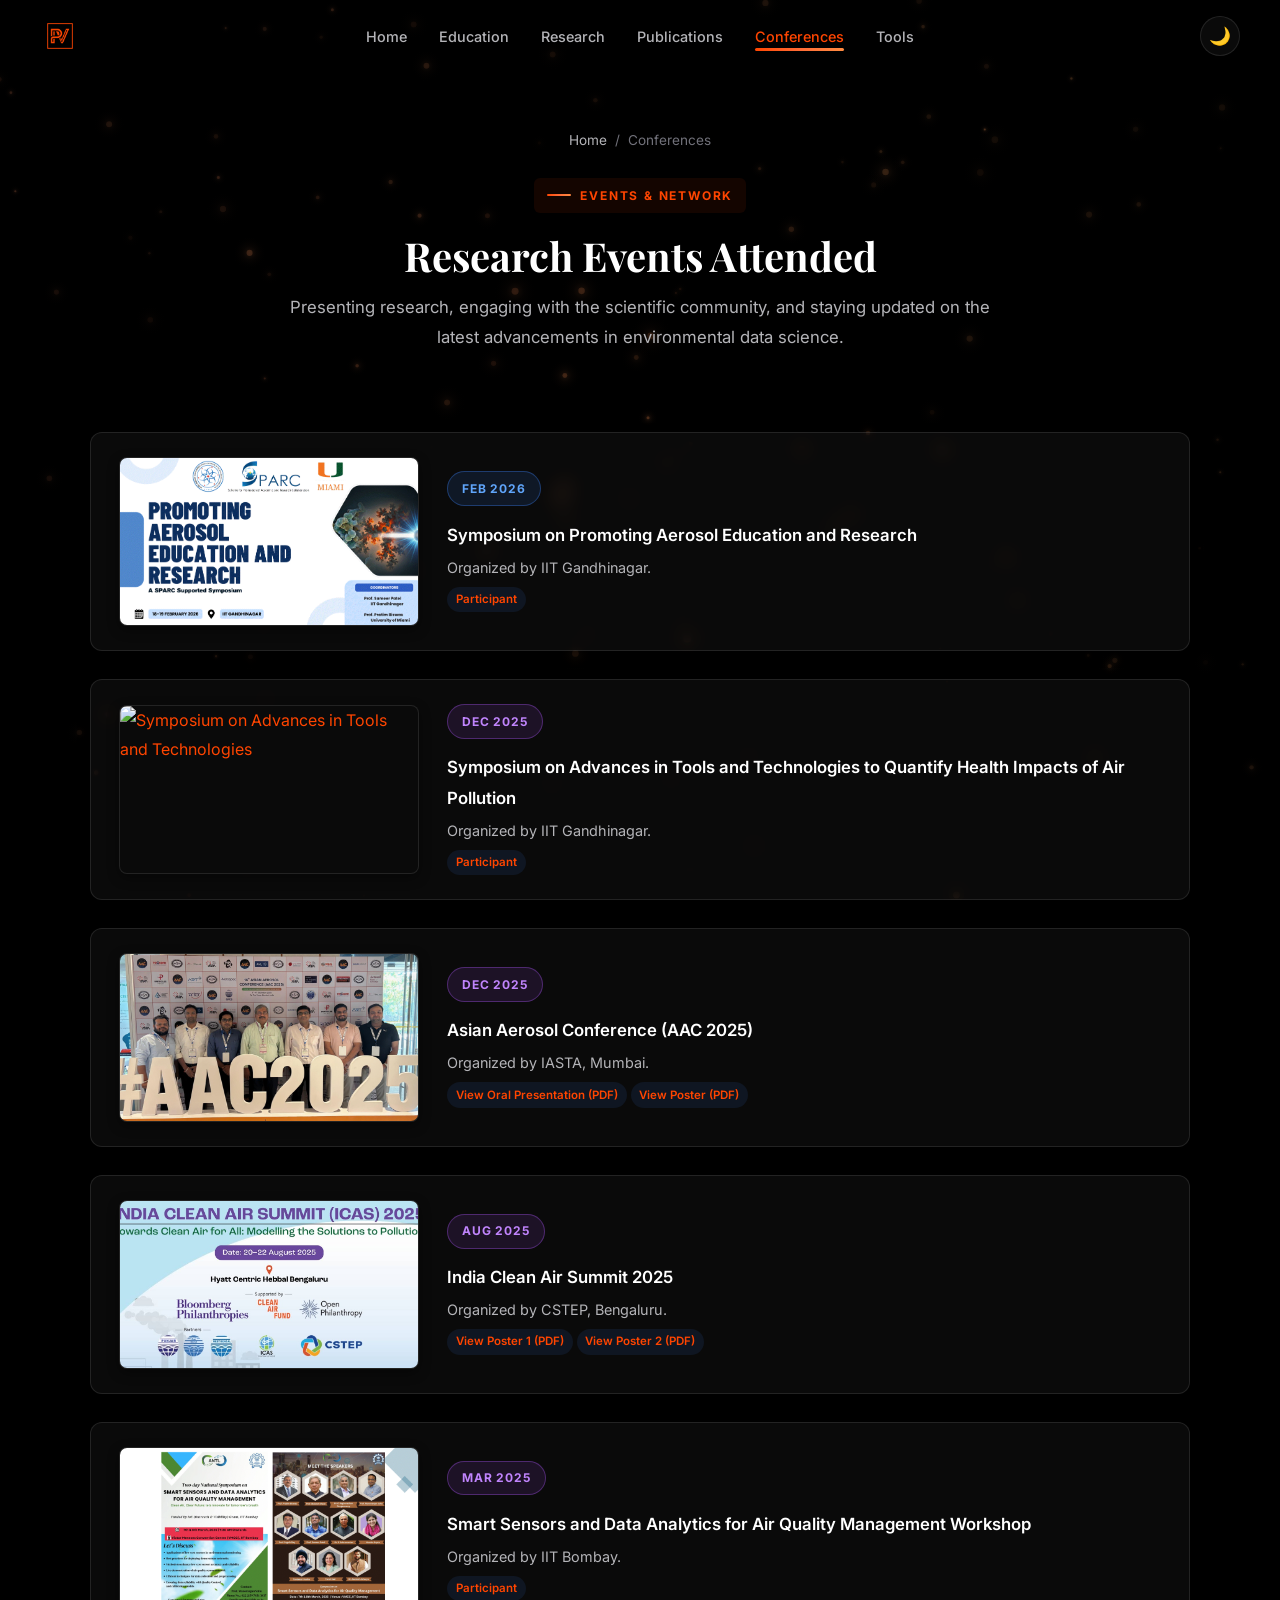
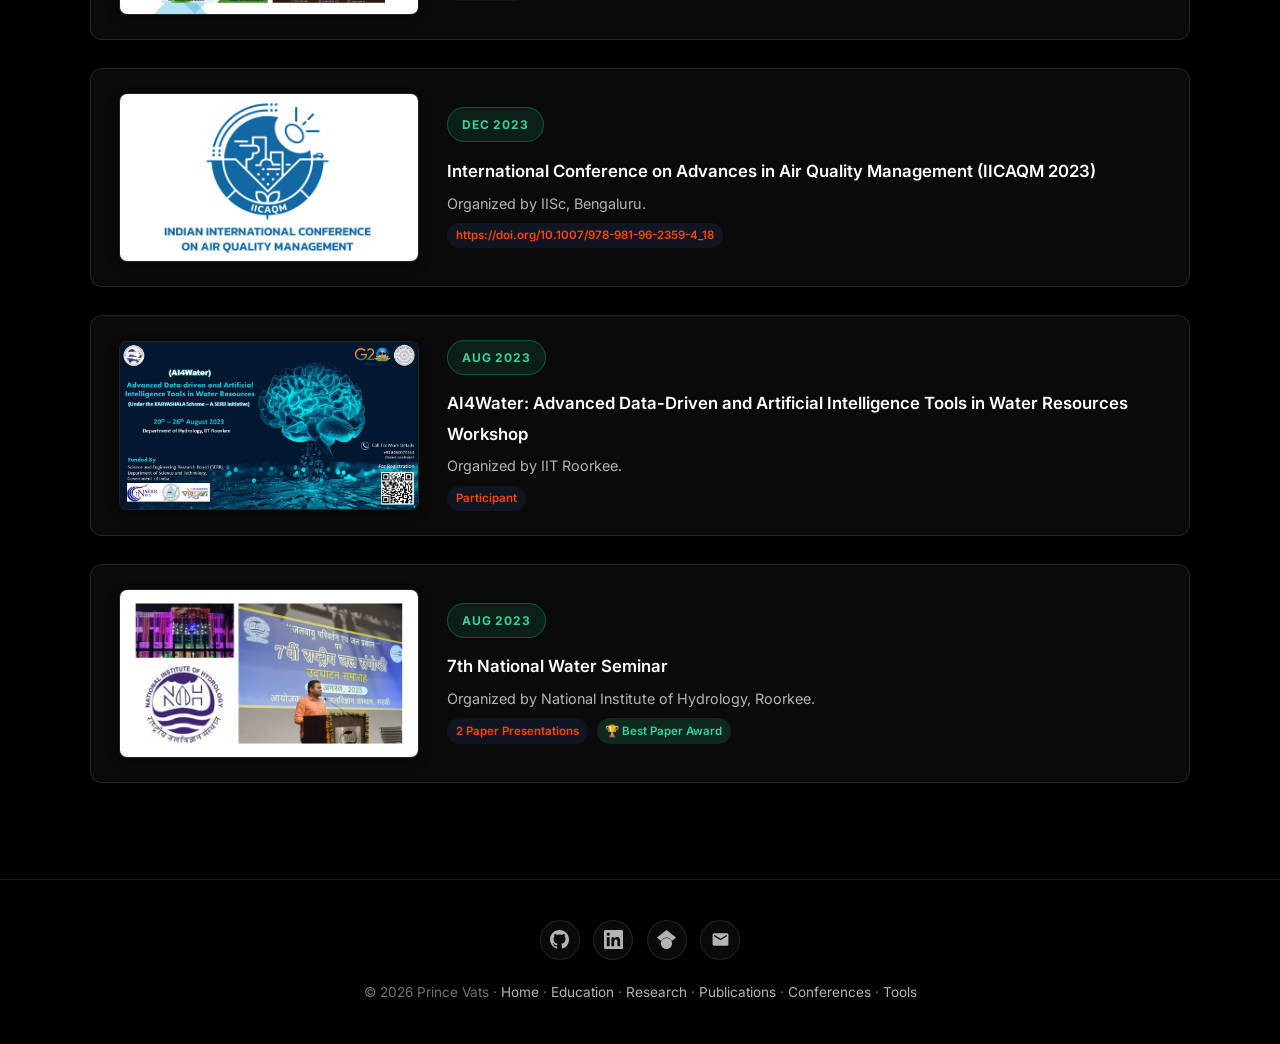
==== commit ea7bbe34: "updated image links" ====
--- a/pages/conferences.html
+++ b/pages/conferences.html
@@ -192,8 +192,8 @@
 
         <!-- Event -->
         <div class="event-item filterable-item" data-year="2023">
-          <a href="../assets/images/events/7NWS.JPG" target="_blank" rel="noopener" class="event-media">
-            <img src="../assets/images/events/7NWS.JPG" alt="7th National Water Seminar" loading="lazy" />
+          <a href="../assets/images/events/7NWS.jpg" target="_blank" rel="noopener" class="event-media">
+            <img src="../assets/images/events/7NWS.jpg" alt="7th National Water Seminar" loading="lazy" />
           </a>
           <div class="event-content">
             <span class="event-date-badge year-2023">Aug 2023</span>
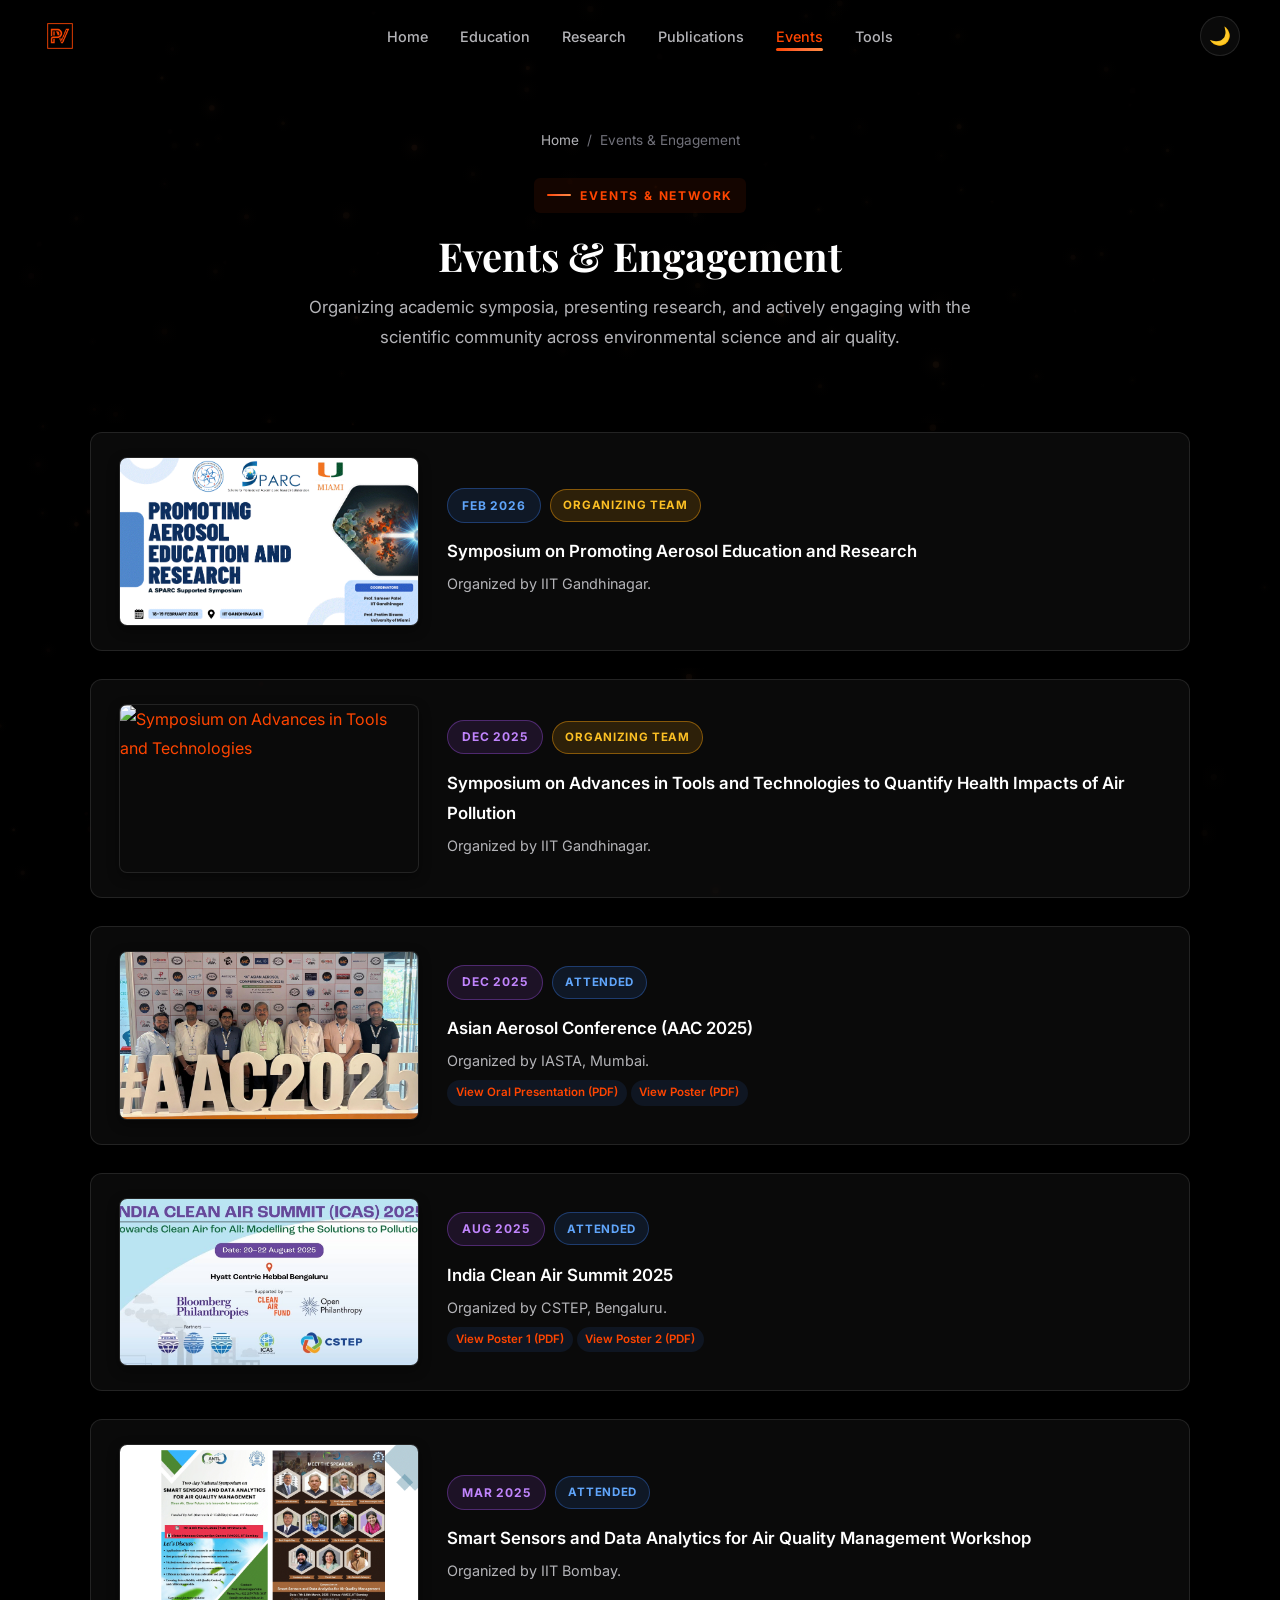
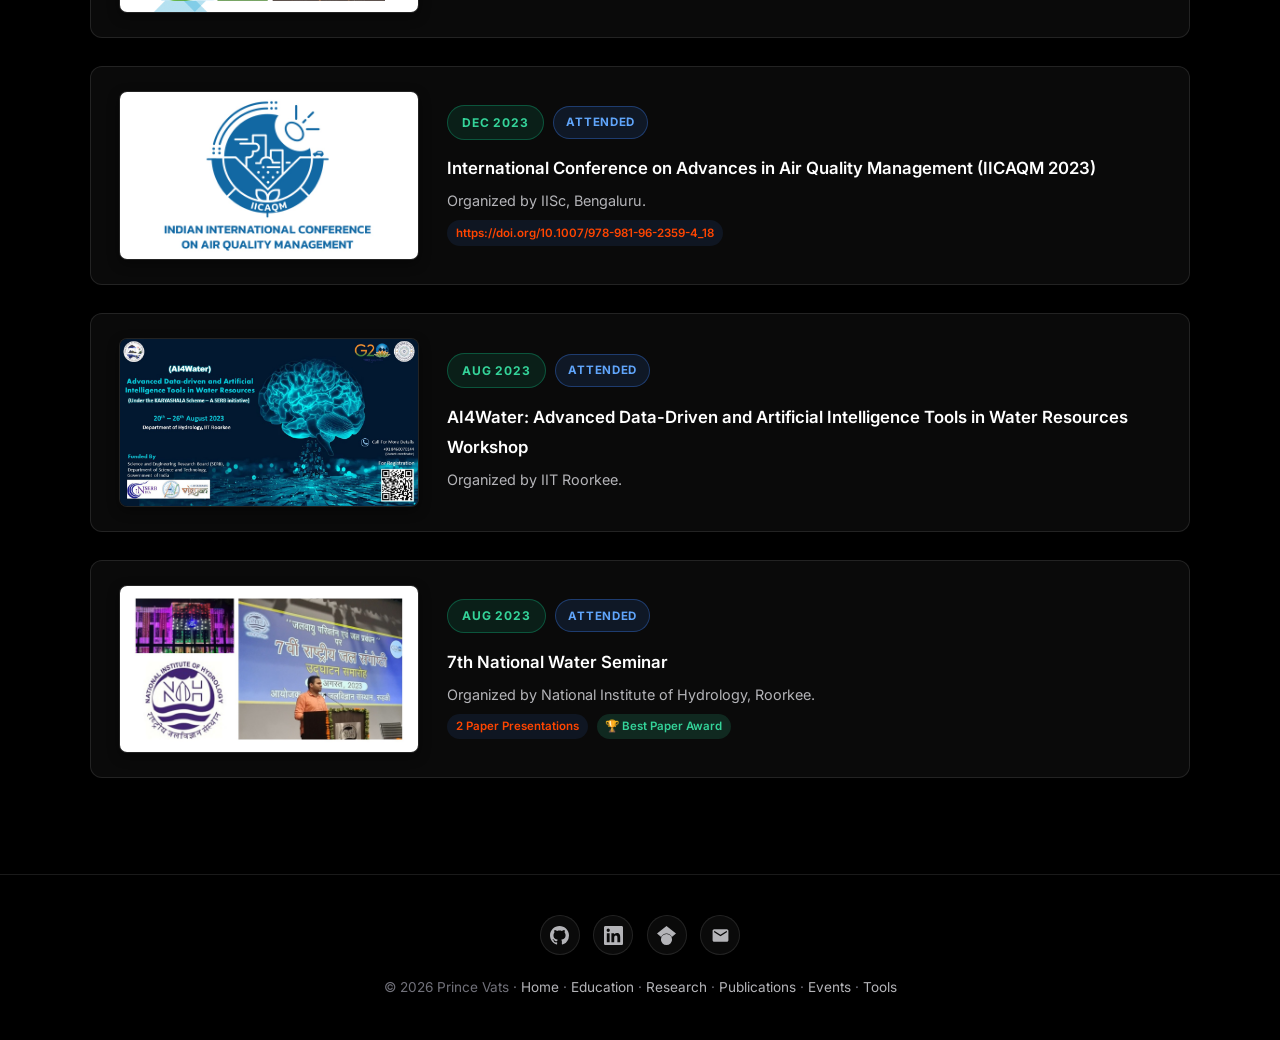
==== commit 265eb677: "updated conf page" ====
--- a/pages/conferences.html
+++ b/pages/conferences.html
@@ -1,254 +1,12 @@
-<!DOCTYPE html>
-<html lang="en">
-
-<head>
-  <meta charset="UTF-8" />
-  <meta name="viewport" content="width=device-width, initial-scale=1.0" />
-  <title>Conferences - Prince Vats</title>
-  <link rel="icon" type="image/png" href="../assets/images/PV_logo.png" />
-  <link rel="stylesheet" href="../css/style.css?v=3" />
-  <style>
-    /* Custom Year Event Badge Colors */
-    .event-date-badge.year-2027 {
-      --event-bg: rgba(245, 158, 11, 0.12);
-      --event-border: rgba(245, 158, 11, 0.35);
-      --event-text: #fbbf24;
-    }
-
-    .event-date-badge.year-2026 {
-      --event-bg: rgba(59, 130, 246, 0.12);
-      --event-border: rgba(59, 130, 246, 0.35);
-      --event-text: #60a5fa;
-    }
-
-    .event-date-badge.year-2025 {
-      --event-bg: rgba(168, 85, 247, 0.12);
-      --event-border: rgba(168, 85, 247, 0.35);
-      --event-text: #c084fc;
-    }
-
-    .event-date-badge.year-2024 {
-      --event-bg: rgba(236, 72, 153, 0.12);
-      --event-border: rgba(236, 72, 153, 0.35);
-      --event-text: #f472b6;
-    }
-
-    .event-date-badge.year-2023 {
-      --event-bg: rgba(16, 185, 129, 0.12);
-      --event-border: rgba(16, 185, 129, 0.35);
-      --event-text: #34d399;
-    }
-  </style>
-</head>
-
-<body>
-
-  <!-- Aerosol particle canvas -->
-  <canvas id="particleCanvas"></canvas>
-
-  <!-- ===== Navigation ===== -->
-  <nav class="navbar" id="navbar">
-    <div class="nav-inner">
-      <a href="../index.html" class="nav-logo">
-        <img src="../assets/images/PV_logo.png" alt="PV Logo" />
-      </a>
-      <ul class="nav-links" id="navLinks">
-        <li><a href="../index.html">Home</a></li>
-        <li><a href="education.html">Education</a></li>
-        <li><a href="research.html">Research</a></li>
-        <li><a href="publications.html">Publications</a></li>
-        <li><a href="conferences.html" class="active">Conferences</a></li>
-        <li><a href="tools.html">Tools</a></li>
-      </ul>
-      <button class="theme-toggle" id="themeToggle" aria-label="Toggle dark mode" title="Toggle theme">
-        <span>🌙</span>
-      </button>
-      <button class="hamburger" id="hamburger" aria-label="Toggle navigation">
-        <span></span><span></span><span></span>
-      </button>
-    </div>
-  </nav>
-
-  <!-- ===== Page Header ===== -->
-  <div class="page-header">
-    <div class="section-container reveal">
-      <div class="breadcrumb">
-        <a href="../index.html">Home</a> <span class="separator">/</span> <span>Conferences</span>
-      </div>
-      <span class="section-label">Events & Network</span>
-      <h1 class="section-title">Research Events Attended</h1>
-      <p class="section-subtitle">Presenting research, engaging with the scientific community, and staying updated on
-        the latest advancements in environmental data science.</p>
-    </div>
-  </div>
-
-  <!-- ===== Events Area ===== -->
-  <section id="conferences" style="padding-top: 2rem;">
-    <div class="section-container reveal">
-
-      <div class="event-list" id="eventList">
-
-        <!-- Event -->
-        <div class="event-item filterable-item" data-year="2026">
-          <a href="../assets/gif/events/PAER2026.gif" target="_blank" rel="noopener" class="event-media">
-            <img src="../assets/gif/events/PAER2026.gif" alt="Symposium on Promoting Aerosol Education and Research"
-              loading="lazy" />
-          </a>
-          <div class="event-content">
-            <span class="event-date-badge year-2026">Feb 2026</span>
-            <h3>Symposium on Promoting Aerosol Education and Research</h3>
-            <p>Organized by IIT Gandhinagar.</p>
-            <span class="event-tag">Participant</span>
-          </div>
-        </div>
-
-        <!-- Event -->
-        <div class="event-item filterable-item" data-year="2025">
-          <a href="../assets/gif/events/APHES2025.gif" target="_blank" rel="noopener" class="event-media">
-            <img src="../assets/gif/events/APHES2025.gif" alt="Symposium on Advances in Tools and Technologies"
-              loading="lazy" />
-          </a>
-          <div class="event-content">
-            <span class="event-date-badge year-2025">Dec 2025</span>
-            <h3>Symposium on Advances in Tools and Technologies to Quantify Health Impacts of Air Pollution</h3>
-            <p>Organized by IIT Gandhinagar.</p>
-            <span class="event-tag">Participant</span>
-          </div>
-        </div>
-
-        <!-- Event -->
-        <div class="event-item filterable-item" data-year="2025">
-          <a href="../assets/gif/events/AAC2025.gif" target="_blank" rel="noopener" class="event-media">
-            <img src="../assets/gif/events/AAC2025.gif" alt="Asian Aerosol Conference (AAC 2025)" loading="lazy" />
-          </a>
-          <div class="event-content">
-            <span class="event-date-badge year-2025">Dec 2025</span>
-            <h3>Asian Aerosol Conference (AAC 2025)</h3>
-            <p>Organized by IASTA, Mumbai.</p>
-            <a href="../assets/pdf/AAC_2025_Oral.pdf" target="_blank" rel="noopener"><span class="event-tag">View Oral
-                Presentation (PDF)</span></a>
-            <a href="../assets/pdf/AAC_2025_Poster.pdf" target="_blank" rel="noopener"><span class="event-tag">View
-                Poster (PDF)</span></a>
-          </div>
-        </div>
-
-        <!-- Event -->
-        <div class="event-item filterable-item" data-year="2025">
-          <a href="../assets/images/events/ICAS2025.jpg" target="_blank" rel="noopener" class="event-media">
-            <img src="../assets/images/events/ICAS2025.jpg" alt="India Clean Air Summit 2025" loading="lazy" />
-          </a>
-          <div class="event-content">
-            <span class="event-date-badge year-2025">Aug 2025</span>
-            <h3>India Clean Air Summit 2025</h3>
-            <p>Organized by CSTEP, Bengaluru.</p>
-            <a href="../assets/pdf/Prince_Vats_Poster.pdf" target="_blank" rel="noopener"><span class="event-tag">View
-                Poster 1 (PDF)</span></a>
-            <a href="../assets/pdf/ICAS_2025_Poster_2.pdf" target="_blank" rel="noopener"><span class="event-tag">View
-                Poster 2 (PDF)</span></a>
-          </div>
-        </div>
-
-        <!-- Event -->
-        <div class="event-item filterable-item" data-year="2025">
-          <a href="../assets/gif/events/IITB2025.gif" target="_blank" rel="noopener" class="event-media">
-            <img src="../assets/gif/events/IITB2025.gif" alt="Smart Sensors and Data Analytics Workshop"
-              loading="lazy" />
-          </a>
-          <div class="event-content">
-            <span class="event-date-badge year-2025">Mar 2025</span>
-            <h3>Smart Sensors and Data Analytics for Air Quality Management Workshop</h3>
-            <p>Organized by IIT Bombay.</p>
-            <span class="event-tag">Participant</span>
-          </div>
-        </div>
-
-        <!-- Event -->
-        <div class="event-item filterable-item" data-year="2023">
-          <a href="../assets/images/events/IICAQM.jpg" target="_blank" rel="noopener" class="event-media">
-            <img src="../assets/images/events/IICAQM.jpg"
-              alt="International Conference on Advances in Air Quality Management" loading="lazy" />
-          </a>
-          <div class="event-content">
-            <span class="event-date-badge year-2023">Dec 2023</span>
-            <h3>International Conference on Advances in Air Quality Management (IICAQM 2023)</h3>
-            <p>Organized by IISc, Bengaluru.</p>
-            <a href="https://doi.org/10.1007/978-981-96-2359-4_18" target="_blank" rel="noopener"><span
-                class="event-tag">https://doi.org/10.1007/978-981-96-2359-4_18</span></a>
-          </div>
-        </div>
-
-        <!-- Event -->
-        <div class="event-item filterable-item" data-year="2023">
-          <a href="../assets/images/events/AI4Water.jpg" target="_blank" rel="noopener" class="event-media">
-            <img src="../assets/images/events/AI4Water.jpg" alt="AI4Water Workshop" loading="lazy" />
-          </a>
-          <div class="event-content">
-            <span class="event-date-badge year-2023">Aug 2023</span>
-            <h3>AI4Water: Advanced Data-Driven and Artificial Intelligence Tools in Water Resources Workshop</h3>
-            <p>Organized by IIT Roorkee.</p>
-            <span class="event-tag">Participant</span>
-          </div>
-        </div>
-
-        <!-- Event -->
-        <div class="event-item filterable-item" data-year="2023">
-          <a href="../assets/images/events/7NWS.jpg" target="_blank" rel="noopener" class="event-media">
-            <img src="../assets/images/events/7NWS.jpg" alt="7th National Water Seminar" loading="lazy" />
-          </a>
-          <div class="event-content">
-            <span class="event-date-badge year-2023">Aug 2023</span>
-            <h3>7th National Water Seminar</h3>
-            <p>Organized by National Institute of Hydrology, Roorkee.</p>
-            <span class="event-tag">2 Paper Presentations</span>
-            <span class="event-tag" style="background:rgba(52, 211, 153, 0.15);color:#34d399;margin-left:5px;">🏆 Best
-              Paper Award</span>
-          </div>
-        </div>
-
-      </div>
-
-    </div>
-  </section>
-
-  <!-- ===== Footer ===== -->
-  <footer class="footer">
-    <div class="footer-socials">
-      <a href="https://github.com/prince-vats" target="_blank" rel="noopener" title="GitHub">
-        <svg xmlns="http://www.w3.org/2000/svg" viewBox="0 0 24 24">
-          <path
-            d="M12 0C5.37 0 0 5.37 0 12c0 5.31 3.435 9.795 8.205 11.385.6.105.825-.255.825-.57 0-.285-.015-1.23-.015-2.235-3.015.555-3.795-.735-4.035-1.41-.135-.345-.72-1.41-1.23-1.695-.42-.225-1.02-.78-.015-.795.945-.015 1.62.87 1.845 1.23 1.08 1.815 2.805 1.305 3.495.99.105-.78.42-1.305.765-1.605-2.67-.3-5.46-1.335-5.46-5.925 0-1.305.465-2.385 1.23-3.225-.12-.3-.54-1.53.12-3.18 0 0 1.005-.315 3.3 1.23.96-.27 1.98-.405 3-.405s2.04.135 3 .405c2.295-1.56 3.3-1.23 3.3-1.23.66 1.65.24 2.88.12 3.18.765.84 1.23 1.905 1.23 3.225 0 4.605-2.805 5.625-5.475 5.925.435.375.81 1.095.81 2.22 0 1.605-.015 2.895-.015 3.3 0 .315.225.69.825.57A12.02 12.02 0 0024 12c0-6.63-5.37-12-12-12z" />
-        </svg>
-      </a>
-      <a href="https://www.linkedin.com/in/prince-vats-iitrpr/" target="_blank" rel="noopener" title="LinkedIn">
-        <svg xmlns="http://www.w3.org/2000/svg" viewBox="0 0 24 24">
-          <path
-            d="M20.447 20.452h-3.554v-5.569c0-1.328-.027-3.037-1.852-3.037-1.853 0-2.136 1.445-2.136 2.939v5.667H9.351V9h3.414v1.561h.046c.477-.9 1.637-1.85 3.37-1.85 3.601 0 4.267 2.37 4.267 5.455v6.286zM5.337 7.433a2.062 2.062 0 01-2.063-2.065 2.064 2.064 1 112.063 2.065zm1.782 13.019H3.555V9h3.564v11.452zM22.225 0H1.771C.792 0 0 .774 0 1.729v20.542C0 23.227.792 24 1.771 24h20.451C23.2 24 24 23.227 24 22.271V1.729C24 .774 23.2 0 22.222 0h.003z" />
-        </svg>
-      </a>
-      <a href="https://scholar.google.com/citations?user=SPHQZR8AAAAJ&hl=en" target="_blank" rel="noopener"
-        title="Google Scholar">
-        <svg xmlns="http://www.w3.org/2000/svg" viewBox="0 0 24 24">
-          <path
-            d="M5.242 13.769L0 9.5 12 0l12 9.5-5.242 4.269C17.548 11.249 14.978 9.5 12 9.5c-2.977 0-5.548 1.748-6.758 4.269zM12 10a7 7 0 1 0 0 14 7 7 0 0 0 0-14z" />
-        </svg>
-      </a>
-      <a href="mailto:princevatsiitrpr@gmail.com" title="Email">
-        <svg xmlns="http://www.w3.org/2000/svg" viewBox="0 0 24 24">
-          <path
-            d="M20 4H4c-1.1 0-1.99.9-1.99 2L2 18c0 1.1.9 2 2 2h16c1.1 0 2-.9 2-2V6c0-1.1-.9-2-2-2zm0 4l-8 5-8-5V6l8 5 8-5v2z" />
-        </svg>
-      </a>
-    </div>
-    <p>© 2026 Prince Vats · <a href="../index.html">Home</a> · <a href="education.html">Education</a> · <a
-        href="research.html">Research</a> · <a href="publications.html">Publications</a> · <a
-        href="conferences.html">Conferences</a> · <a href="tools.html">Tools</a></p>
-  </footer>
-
-  <!-- ===== Scripts ===== -->
-  <script src="../js/particles.js"></script>
-  <script src="../js/nav.js"></script>
-
-
-</body>
-
+<!DOCTYPE html>
+<html lang="en">
+<head>
+  <meta charset="UTF-8">
+  <meta http-equiv="refresh" content="0; url=events.html">
+  <title>Redirecting to Events &amp; Engagement...</title>
+  <link rel="canonical" href="events.html">
+</head>
+<body>
+  <p>Redirecting to <a href="events.html">Events &amp; Engagement</a>...</p>
+</body>
 </html>
